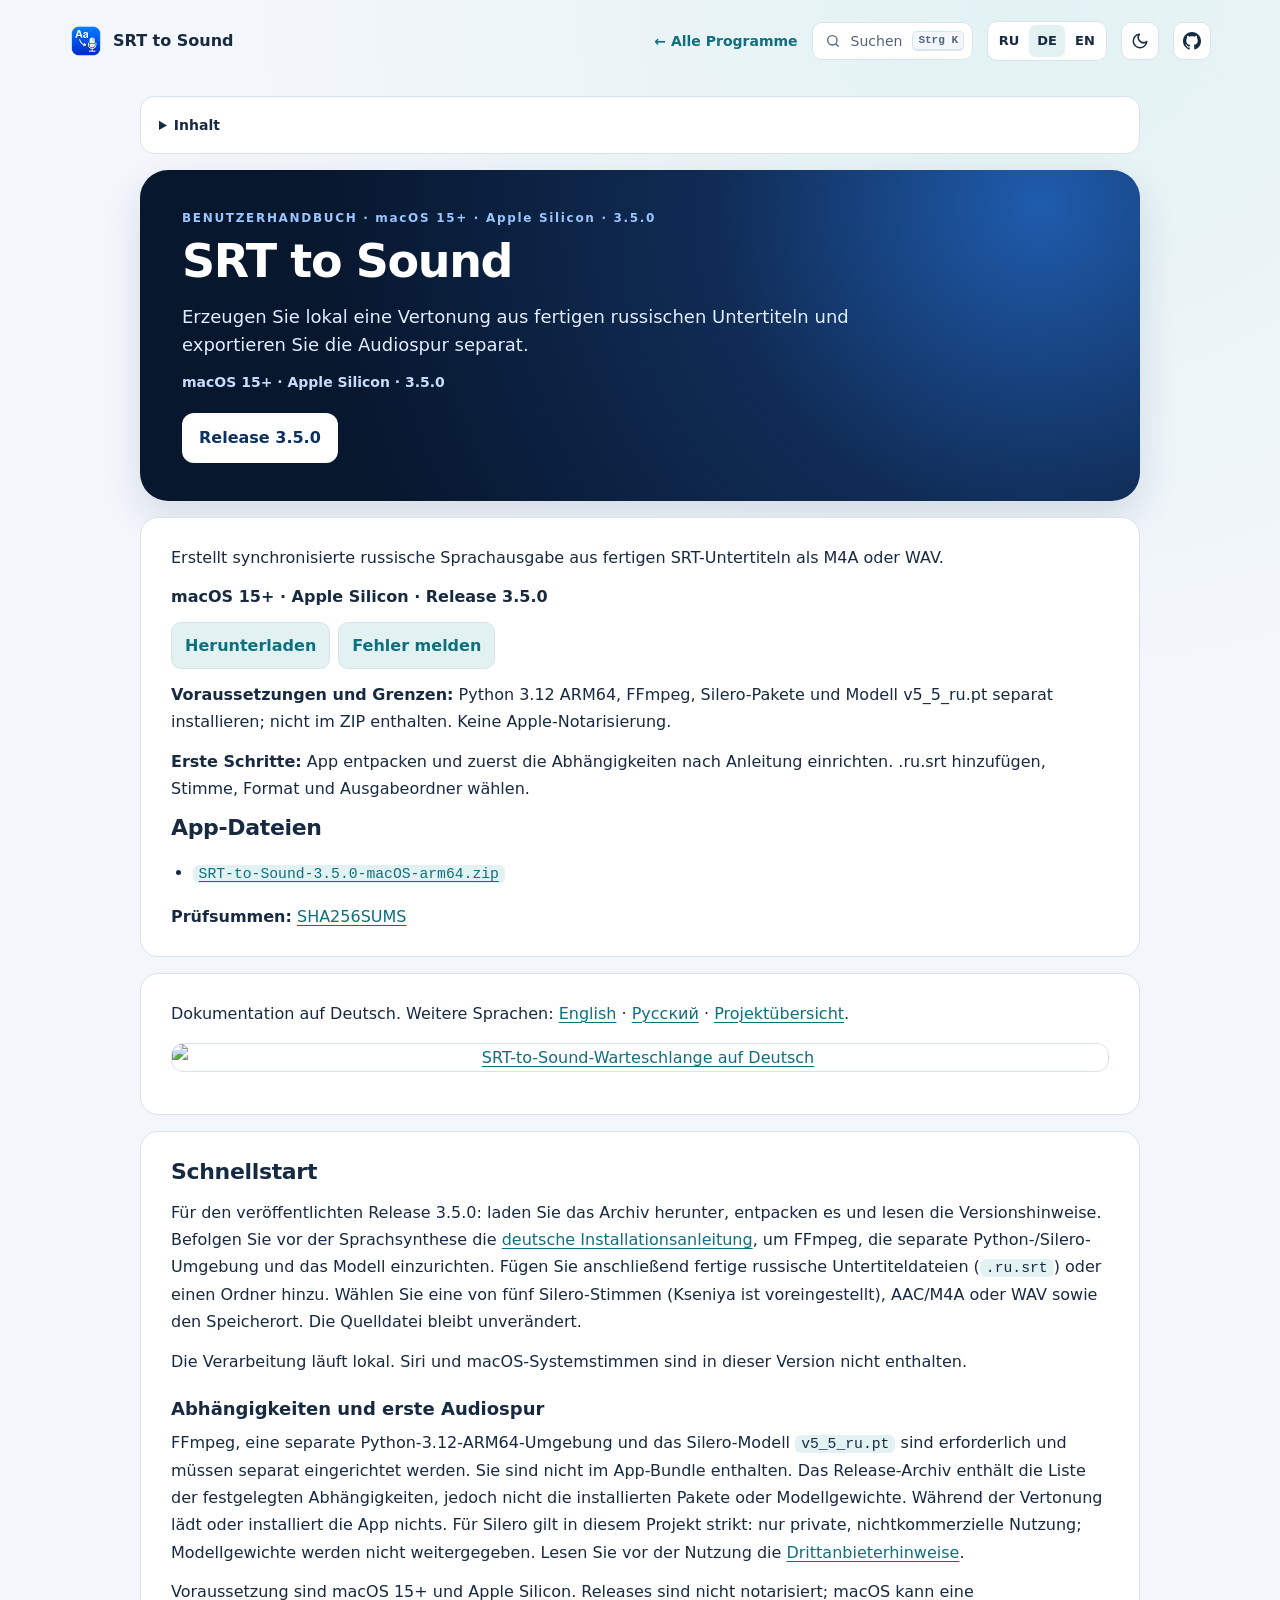
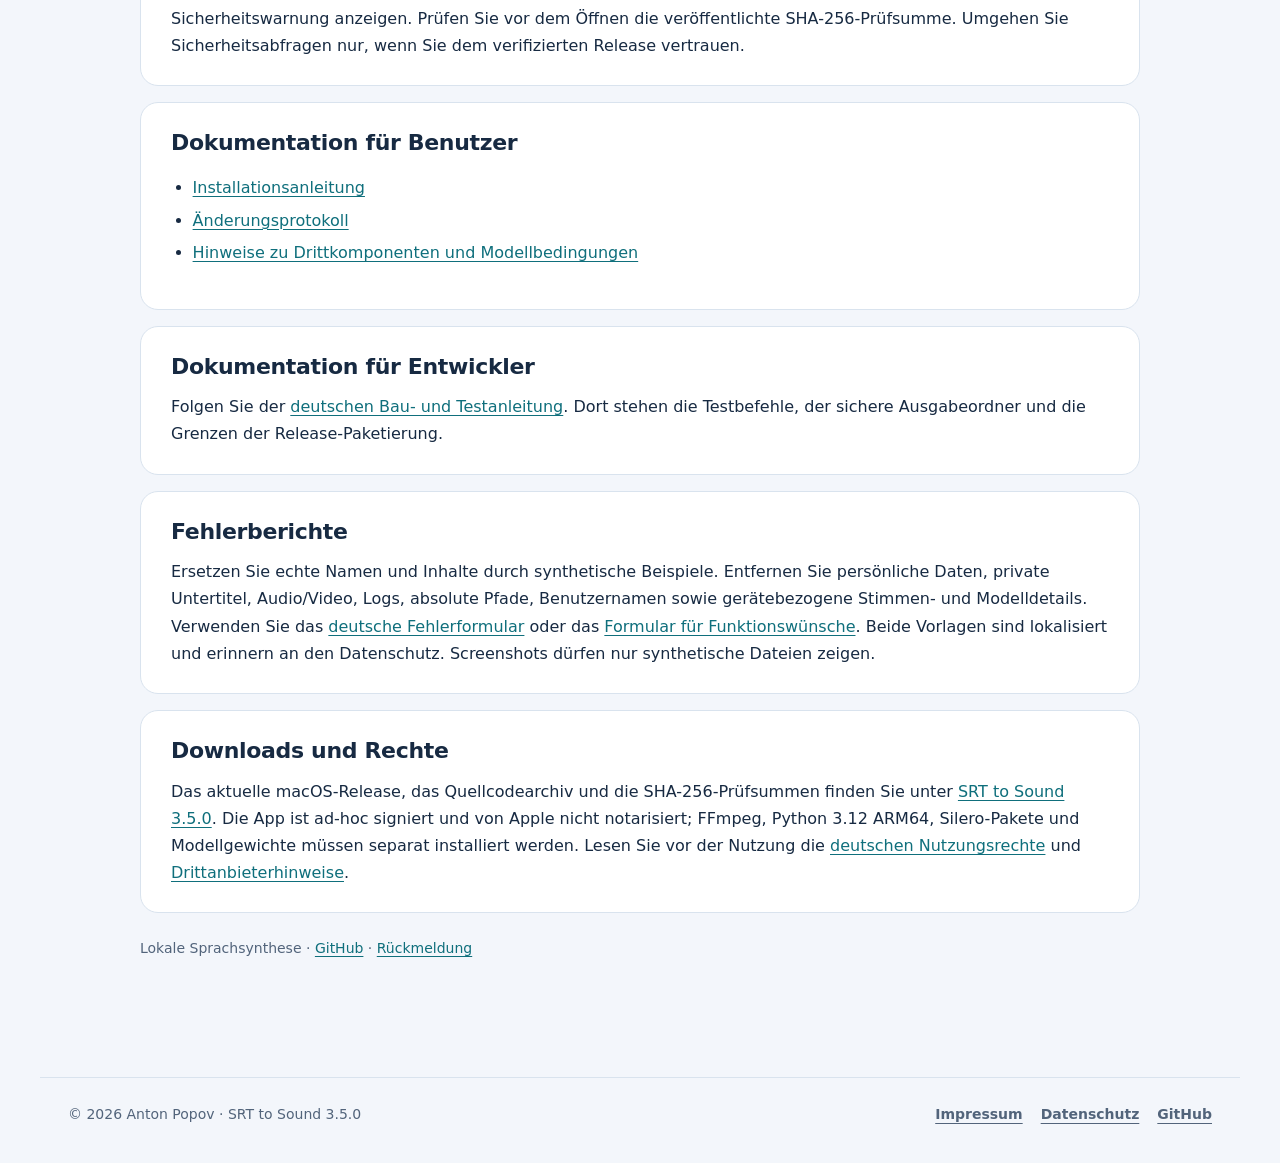
==== Guide-de.html @ 1a02f96b "Polish project site and documentation - German root pages (index.html, README.md), English and Russi" ====
<!doctype html><html lang="de"><head><meta charset="utf-8"><meta name="viewport" content="width=device-width,initial-scale=1"><meta name="theme-color" content="#071a35"><meta name="description" content="Erzeugen Sie lokal eine Vertonung aus fertigen russischen Untertiteln und exportieren Sie die Audiospur separat."><title>SRT to Sound — BENUTZERHANDBUCH</title><style>:root{--ink:#14253d;--muted:#607087;--line:#dbe4f0;--blue:#1677ff;--panel:#fff;--canvas:#f3f6fb}
*{box-sizing:border-box}body{margin:0;background:var(--canvas);color:var(--ink);font:16px/1.72 -apple-system,BlinkMacSystemFont,"Segoe UI",sans-serif}a{color:#075dd1;text-decoration-thickness:1px;text-underline-offset:3px}a:hover{color:#003c91}.shell{width:min(100% - 36px,1000px);margin:0 auto;padding:24px 0 56px}.top{display:flex;align-items:center;justify-content:space-between;gap:18px;margin-bottom:20px}.brand{display:flex;align-items:center;gap:10px;color:var(--ink);font-weight:750;text-decoration:none}.brand-mark{display:grid;width:38px;height:38px;place-items:center;border-radius:12px;background:#e6f0ff;color:#075dd1;font-size:18px;font-weight:800}.brand img{width:38px;height:38px;object-fit:contain}nav{display:flex;gap:8px;flex-wrap:wrap}nav a{padding:7px 12px;border:1px solid var(--line);border-radius:999px;background:#fff;color:#34445b;text-decoration:none;font-size:14px;font-weight:650}nav a[aria-current=page]{background:#e6f0ff;border-color:#b8d3ff;color:#075dd1}.hero{display:grid;grid-template-columns:1fr 104px;gap:24px;align-items:center;padding:38px 42px;border-radius:28px;background:radial-gradient(circle at 90% 10%,#1f5cad 0,#102c55 34%,#07172e 76%);color:#fff;box-shadow:0 16px 38px #0b2b551f}.kicker{margin:0 0 8px;color:#9bc5ff;font-size:12px;letter-spacing:.14em;font-weight:750}.meta{margin:12px 0 0;color:#c7dcfa;font-size:14px;font-weight:650}h1{margin:0;font-size:clamp(30px,5vw,46px);line-height:1.12;letter-spacing:-.03em}.lead{max-width:720px;margin:15px 0 0;color:#e2edff;font-size:18px;line-height:1.55}.brand-mark-large{display:grid;width:92px;height:92px;place-items:center;border:1px solid #ffffff42;border-radius:24px;background:#ffffff12;color:#fff;font-size:38px;font-weight:800}.button{display:inline-block;margin-top:19px;padding:10px 16px;border:1px solid #ffffff5c;border-radius:12px;background:#fff;color:#0c315e;font-weight:700;text-decoration:none}.overview,.topic{margin:16px 0;padding:26px 30px;background:var(--panel);border:1px solid var(--line);border-radius:18px;box-shadow:0 5px 16px #0b2b5507}.overview p:first-child{margin-top:0}.overview img{display:block;max-width:100%;height:auto;margin:16px auto;border:1px solid var(--line);border-radius:12px}.overview table,.topic table{display:block;max-width:100%;overflow-x:auto;border-collapse:collapse}.overview th,.overview td,.topic th,.topic td{padding:8px 10px;border:1px solid var(--line);text-align:left}.topic h2{margin:0 0 12px;font-size:22px;line-height:1.3;letter-spacing:-.015em}.topic h3{margin:22px 0 8px;font-size:18px;line-height:1.35}.topic p{margin:0 0 12px}.topic p:last-child{margin-bottom:0}.topic ul,.topic ol{padding-left:1.35em}.topic li{margin:.35em 0}.topic th{background:#eef4fc}.topic pre{max-width:100%;overflow:auto;padding:16px;border-radius:12px;background:#0b1b31;color:#e5efff}.topic code{padding:.12em .35em;border-radius:5px;background:#edf2f8}.topic pre code{padding:0;background:transparent;color:inherit}.topic blockquote{margin:12px 0;padding:4px 16px;border-left:3px solid #8bbaff;color:var(--muted)}footer{margin-top:24px;padding:20px 10px;color:var(--muted);text-align:center;font-size:14px}@media(max-width:620px){.shell{width:min(100% - 22px,1000px);padding-top:12px}.top{align-items:flex-start;flex-direction:column}.hero{grid-template-columns:1fr 66px;padding:26px 22px;border-radius:20px;gap:12px}.brand-mark-large{width:66px;height:66px;font-size:28px;border-radius:18px}.lead{font-size:16px}.overview,.topic{padding:21px 19px}}@media print{body{background:#fff}.shell{width:100%;padding:0}.top nav,.button{break-inside:avoid}.hero,.topic,.overview{box-shadow:none}.topic{break-inside:avoid}}
/* Use the application's real artwork in the guide header. */
.brand-mark{display:grid;flex:none;width:38px;height:38px;place-items:center;overflow:hidden;border-radius:10px;background:#ffffff18}
.brand-mark img{display:block;width:100%;height:100%;padding:2px;object-fit:contain}
.brand-mark-large{display:grid;box-sizing:border-box;width:104px;height:104px;padding:8px;place-items:center;overflow:hidden;border:1px solid #ffffff48;border-radius:24px;background:#ffffff12;font-size:0}
.brand-mark-large img{display:block;width:100%;height:100%;object-fit:contain}
@media(max-width:620px){.brand-mark-large{width:66px;height:66px;padding:5px;border-radius:18px}}


/* Let the app artwork stand on its own without an extra tile. */
.brand-mark,
.brand-mark-large,
.brand-mark-large.preview-art {
  padding: 0;
  border: 0;
  border-radius: 0;
  background: transparent;
  box-shadow: none;
}
.brand-mark img,
.brand-mark-large img,
.brand-mark-large.preview-art img {
  padding: 0;
  border: 0;
  border-radius: 0;
  background: transparent;
  box-shadow: none;
}
.release-summary code{overflow-wrap:anywhere}.release-actions{display:flex;gap:8px;flex-wrap:wrap}.release-link{display:inline-block;padding:9px 13px;border:1px solid #bdd1ed;border-radius:10px;background:#edf4ff;color:#0753ad;font-weight:650;text-decoration:none}.release-link:focus-visible{outline:3px solid #1677ff;outline-offset:3px}
</style><!-- ppk-head:start --><meta name="color-scheme" content="light dark"><link rel="icon" href="presentation-icon.png"><script src="assets/kit/kit-theme.js"></script><link rel="stylesheet" href="assets/kit/kit.css?v=2026.11.05-1"><script src="assets/kit/programs.js?v=2026.11.05-1" defer></script><script src="assets/kit/kit.js?v=2026.11.05-1" defer></script><link rel="stylesheet" href="guide-kit.css?v=2026.11.05-1"><!-- ppk-head:end --></head><body class="ppk-page ppk-prose">
<!-- ppk-nav:start --><a class="ppk-skip" href="#main-content">Zum Inhalt</a>
<div class="ppk-nav-wrap" id="ppk-nav-wrap">
  <nav class="ppk-nav" aria-label="Hauptnavigation">
    <a class="ppk-brand" href="index.html"><img src="presentation-icon.png" alt="" width="34" height="34"><span>SRT to Sound</span></a>
    <span class="ppk-spacer"></span>
    <a class="ppk-back" href="https://popovantondev.github.io/popovantondev/index.html">← Alle Programme</a>
    <button class="ppk-search-btn" type="button" data-ppk-open-search aria-label="Programme durchsuchen"><span>Suchen</span><kbd>Strg K</kbd></button>
    <div class="ppk-langs"><a href="Guide-ru.html" lang="ru" hreflang="ru">RU</a><a href="Guide-de.html" lang="de" hreflang="de" aria-current="page">DE</a><a href="Guide-en.html" lang="en" hreflang="en">EN</a></div>
    <button class="ppk-icon-btn ppk-theme-btn" type="button" data-ppk-theme aria-label="Farbschema wechseln"></button>
    <a class="ppk-icon-btn ppk-gh-btn" href="https://github.com/popovantondev/SRTtoSound" aria-label="GitHub"></a>
  </nav>
</div><!-- ppk-nav:end -->
<div class="shell"><aside class="guide-tools"><details><summary>Inhalt</summary><ol><li><a href="#schnellstart">Schnellstart</a></li><li><a href="#dokumentation-fur-benutzer">Dokumentation für Benutzer</a></li><li><a href="#dokumentation-fur-entwickler">Dokumentation für Entwickler</a></li><li><a href="#fehlerberichte">Fehlerberichte</a></li><li><a href="#downloads-und-rechte">Downloads und Rechte</a></li></ol></details></aside>
<main id="main-content"><section class="hero"><div><p class="kicker">BENUTZERHANDBUCH &#183; macOS 15+ &#183; Apple Silicon &#183; 3.5.0</p><h1>SRT to Sound</h1><p class="lead">Erzeugen Sie lokal eine Vertonung aus fertigen russischen Untertiteln und exportieren Sie die Audiospur separat.</p><p class="meta">macOS 15+ &#183; Apple Silicon &#183; 3.5.0</p><a class="button" href="https://github.com/popovantondev/SRTtoSound/releases/tag/v3.5.0">Release 3.5.0</a></div><div class="brand-mark-large"><a class="guide-full-image" href="https://raw.githubusercontent.com/popovantondev/SRTtoSound/main/docs/screenshots/app-icon-512.png" aria-label="Vollständiges Bild öffnen"><img src="https://raw.githubusercontent.com/popovantondev/SRTtoSound/main/docs/screenshots/app-icon-512.png" alt=""></a></div></section>
<!-- public-release:start -->
<section class="topic release-summary" aria-label="Erste Schritte">
<p>Erstellt synchronisierte russische Sprachausgabe aus fertigen SRT-Untertiteln als M4A oder WAV.</p>
<p><strong>macOS 15+ · Apple Silicon · Release 3.5.0</strong></p>
<p class="release-actions"><a class="release-link" href="https://github.com/popovantondev/SRTtoSound/releases/tag/v3.5.0">Herunterladen</a> <a class="release-link" href="https://github.com/popovantondev/SRTtoSound/issues/new/choose">Fehler melden</a></p>
<p><strong>Voraussetzungen und Grenzen:</strong> Python 3.12 ARM64, FFmpeg, Silero-Pakete und Modell v5_5_ru.pt separat installieren; nicht im ZIP enthalten. Keine Apple-Notarisierung.</p>
<p><strong>Erste Schritte:</strong> App entpacken und zuerst die Abhängigkeiten nach Anleitung einrichten. .ru.srt hinzufügen, Stimme, Format und Ausgabeordner wählen.</p>
<h2>App-Dateien</h2>
<ul>
<li><a href="https://github.com/popovantondev/SRTtoSound/releases/download/v3.5.0/SRT-to-Sound-3.5.0-macOS-arm64.zip"><code>SRT-to-Sound-3.5.0-macOS-arm64.zip</code></a></li>
</ul>
<p><strong>Prüfsummen:</strong> <a href="https://github.com/popovantondev/SRTtoSound/releases/download/v3.5.0/SHA256SUMS">SHA256SUMS</a></p>
</section>
<!-- public-release:end -->
<section class="overview">
<p>Dokumentation auf Deutsch. Weitere Sprachen: <a href="Guide-en.html">English</a> · <a href="Guide-ru.html">Русский</a> · <a href="https://github.com/popovantondev/SRTtoSound/blob/main/README.md">Projektübersicht</a>.</p>
<p><a class="guide-full-image" href="https://raw.githubusercontent.com/popovantondev/SRTtoSound/main/docs/screenshots/interface-de-dark.png" aria-label="Vollständiges Bild öffnen"><img src="https://raw.githubusercontent.com/popovantondev/SRTtoSound/main/docs/screenshots/interface-de-dark.png" alt="SRT-to-Sound-Warteschlange auf Deutsch" /></a></p>
</section><section class="topic"><h2 id="schnellstart">Schnellstart</h2>
<p>Für den veröffentlichten Release 3.5.0: laden Sie das Archiv herunter, entpacken es und lesen die Versionshinweise. Befolgen Sie vor der Sprachsynthese die <a href="https://github.com/popovantondev/SRTtoSound/blob/main/docs/INSTALLATION.de.md">deutsche Installationsanleitung</a>, um FFmpeg, die separate Python-/Silero-Umgebung und das Modell einzurichten. Fügen Sie anschließend fertige russische Untertiteldateien (<code>.ru.srt</code>) oder einen Ordner hinzu. Wählen Sie eine von fünf Silero-Stimmen (Kseniya ist voreingestellt), AAC/M4A oder WAV sowie den Speicherort. Die Quelldatei bleibt unverändert.</p>
<p>Die Verarbeitung läuft lokal. Siri und macOS-Systemstimmen sind in dieser Version nicht enthalten.</p>
<h3 id="abhangigkeiten-und-erste-audiospur">Abhängigkeiten und erste Audiospur</h3>
<p>FFmpeg, eine separate Python-3.12-ARM64-Umgebung und das Silero-Modell <code>v5_5_ru.pt</code> sind erforderlich und müssen separat eingerichtet werden. Sie sind nicht im App-Bundle enthalten. Das Release-Archiv enthält die Liste der festgelegten Abhängigkeiten, jedoch nicht die installierten Pakete oder Modellgewichte. Während der Vertonung lädt oder installiert die App nichts. Für Silero gilt in diesem Projekt strikt: nur private, nichtkommerzielle Nutzung; Modellgewichte werden nicht weitergegeben. Lesen Sie vor der Nutzung die <a href="https://github.com/popovantondev/SRTtoSound/blob/main/THIRD_PARTY.de.md">Drittanbieterhinweise</a>.</p>
<p>Voraussetzung sind macOS 15+ und Apple Silicon. Releases sind nicht notarisiert; macOS kann eine Sicherheitswarnung anzeigen. Prüfen Sie vor dem Öffnen die veröffentlichte SHA-256-Prüfsumme. Umgehen Sie Sicherheitsabfragen nur, wenn Sie dem verifizierten Release vertrauen.</p>
</section><section class="topic"><h2 id="dokumentation-fur-benutzer">Dokumentation für Benutzer</h2>
<ul>
<li><a href="https://github.com/popovantondev/SRTtoSound/blob/main/docs/INSTALLATION.de.md">Installationsanleitung</a></li>
<li><a href="https://github.com/popovantondev/SRTtoSound/blob/main/CHANGELOG.de.md">Änderungsprotokoll</a></li>
<li><a href="https://github.com/popovantondev/SRTtoSound/blob/main/THIRD_PARTY.de.md">Hinweise zu Drittkomponenten und Modellbedingungen</a></li>
</ul>
</section><section class="topic"><h2 id="dokumentation-fur-entwickler">Dokumentation für Entwickler</h2>
<p>Folgen Sie der <a href="https://github.com/popovantondev/SRTtoSound/blob/main/docs/BUILD.de.md">deutschen Bau- und Testanleitung</a>. Dort stehen die Testbefehle, der sichere Ausgabeordner und die Grenzen der Release-Paketierung.</p>
</section><section class="topic"><h2 id="fehlerberichte">Fehlerberichte</h2>
<p>Ersetzen Sie echte Namen und Inhalte durch synthetische Beispiele. Entfernen Sie persönliche Daten, private Untertitel, Audio/Video, Logs, absolute Pfade, Benutzernamen sowie gerätebezogene Stimmen- und Modelldetails. Verwenden Sie das <a href="https://github.com/popovantondev/SRTtoSound/issues/new/choose">deutsche Fehlerformular</a> oder das <a href="https://github.com/popovantondev/SRTtoSound/issues/new/choose">Formular für Funktionswünsche</a>. Beide Vorlagen sind lokalisiert und erinnern an den Datenschutz. Screenshots dürfen nur synthetische Dateien zeigen.</p>
</section><section class="topic"><h2 id="downloads-und-rechte">Downloads und Rechte</h2>
<p>Das aktuelle macOS-Release, das Quellcodearchiv und die SHA-256-Prüfsummen finden Sie unter <a href="https://github.com/popovantondev/SRTtoSound/releases/tag/v3.5.0">SRT to Sound 3.5.0</a>. Die App ist ad-hoc signiert und von Apple nicht notarisiert; FFmpeg, Python 3.12 ARM64, Silero-Pakete und Modellgewichte müssen separat installiert werden. Lesen Sie vor der Nutzung die <a href="https://github.com/popovantondev/SRTtoSound/blob/main/RIGHTS.de.md">deutschen Nutzungsrechte</a> und <a href="https://github.com/popovantondev/SRTtoSound/blob/main/THIRD_PARTY.de.md">Drittanbieterhinweise</a>.</p>
</section></main><div class="guide-note">Lokale Sprachsynthese · <a href="https://github.com/popovantondev/SRTtoSound">GitHub</a> · <a href="https://github.com/popovantondev/SRTtoSound/issues/new/choose">Rückmeldung</a></div></div>
<footer class="ppk-footer">
  <span>© 2026 Anton Popov · SRT to Sound 3.5.0</span>
  <nav aria-label="Rechtliches"><a href="https://popovantondev.github.io/popovantondev/impressum.html">Impressum</a><a href="https://popovantondev.github.io/popovantondev/datenschutz.html">Datenschutz</a><a href="https://github.com/popovantondev/SRTtoSound">GitHub</a></nav>
</footer>
</body></html>
---- assets/kit/kit.css ----
/* popovantondev shared kit: tokens, header, search palette, components, footer.
   Everything is prefixed ppk-. Pages set their accent in their own CSS (see demo.html).
   Kit tokens have zero specificity (:where), so any page rule overrides them regardless of load order. */

/* ---------- tokens ---------- */
:where(:root){color-scheme:light;
  --ppk-bg:#f3f6fb;--ppk-panel:#ffffff;--ppk-ink:#172a42;--ppk-muted:#52647b;--ppk-line:#d9e3ee;
  --ppk-accent:#0f6f7c;--ppk-accent-ink:#ffffff;--ppk-tint:#e2f2f3;--ppk-hero:#0c3a45;--ppk-hero-end:#1b6b78;
  --ppk-glass:rgba(255,255,255,.76);--ppk-term:#0f1b26;--ppk-term-ink:#d6e4ef;--ppk-term-ps:#7fd4dc;--ppk-term-ok:#6ee787;--ppk-term-dim:#8fa3b6;
  --ppk-ok:#15803d;--ppk-ok-bg:#dcfce7;--ppk-ok-fg:#166534;--ppk-warn-bg:#fef3c7;--ppk-warn-fg:#92400e;
  --ppk-focus:#1a5fd0;--ppk-shadow:0 22px 50px -30px rgba(22,43,72,.35);
  --ppk-radius-s:8px;--ppk-radius-m:12px;--ppk-radius-l:20px;--ppk-radius-pill:999px;
  --ppk-font:system-ui,-apple-system,"Segoe UI",sans-serif;--ppk-mono:ui-monospace,"Cascadia Code",Consolas,monospace;--ppk-shell:1200px}
:where([data-theme="dark"]){color-scheme:dark;
  --ppk-bg:#0c131b;--ppk-panel:#131d28;--ppk-ink:#e5edf5;--ppk-muted:#9badbf;--ppk-line:#233142;
  --ppk-accent:#3cc1cc;--ppk-accent-ink:#03262b;--ppk-tint:#11343a;--ppk-hero:#082a32;--ppk-hero-end:#145a65;
  --ppk-glass:rgba(19,29,40,.76);--ppk-term:#070d13;--ppk-term-ink:#d6e4ef;--ppk-term-ps:#7fd4dc;--ppk-term-ok:#6ee787;--ppk-term-dim:#8fa3b6;
  --ppk-ok:#4ade80;--ppk-ok-bg:#14532d;--ppk-ok-fg:#bbf7d0;--ppk-warn-bg:#78350f;--ppk-warn-fg:#fde68a;
  --ppk-focus:#7ab8ff;--ppk-shadow:0 22px 50px -30px rgba(0,0,0,.7)}
@media (prefers-color-scheme:dark){:where(:root:not([data-theme])){color-scheme:dark;
  --ppk-bg:#0c131b;--ppk-panel:#131d28;--ppk-ink:#e5edf5;--ppk-muted:#9badbf;--ppk-line:#233142;
  --ppk-accent:#3cc1cc;--ppk-accent-ink:#03262b;--ppk-tint:#11343a;--ppk-hero:#082a32;--ppk-hero-end:#145a65;
  --ppk-glass:rgba(19,29,40,.76);--ppk-term:#070d13;--ppk-term-ink:#d6e4ef;--ppk-term-ps:#7fd4dc;--ppk-term-ok:#6ee787;--ppk-term-dim:#8fa3b6;
  --ppk-ok:#4ade80;--ppk-ok-bg:#14532d;--ppk-ok-fg:#bbf7d0;--ppk-warn-bg:#78350f;--ppk-warn-fg:#fde68a;
  --ppk-focus:#7ab8ff;--ppk-shadow:0 22px 50px -30px rgba(0,0,0,.7)}}

/* ---------- base (only inside pages that opt in with class ppk-page on body) ---------- */
.ppk-page{margin:0;background:radial-gradient(ellipse at 80% 0,var(--ppk-tint),transparent 55%),var(--ppk-bg);background-attachment:fixed;color:var(--ppk-ink);font:16px/1.6 var(--ppk-font);transition:background-color .3s,color .3s}
.ppk-page *,.ppk-page *::before,.ppk-page *::after{box-sizing:border-box}
:where(.ppk-page a){color:var(--ppk-accent);text-underline-offset:4px}
:where(.ppk-page img){max-width:100%;height:auto}
:where(.ppk-page button){font:inherit;color:inherit}
.ppk-page :focus-visible,.ppk-overlay :focus-visible,.ppk-nav-wrap :focus-visible,.ppk-footer :focus-visible{outline:3px solid var(--ppk-focus);outline-offset:3px}
:where(.ppk-page h1),.ppk-title{font-size:clamp(34px,4.6vw,58px);line-height:1.05;letter-spacing:-.035em;margin:14px 0 18px}
:where(.ppk-page h2),.ppk-h2{font-size:clamp(22px,2.4vw,28px);line-height:1.25;letter-spacing:-.01em;margin:0 0 6px}
.ppk-page [hidden],.ppk-overlay[hidden]{display:none!important}
.ppk-shell{max-width:var(--ppk-shell);margin:0 auto;padding:0 28px}
.ppk-section{margin:56px 0;position:relative}
.ppk-sub{color:var(--ppk-muted);margin:0 0 22px}
.ppk-sr-only{position:absolute!important;width:1px;height:1px;margin:-1px;padding:0;overflow:hidden;clip:rect(0 0 0 0);white-space:nowrap;border:0}
.ppk-skip{position:absolute;left:12px;top:-60px;z-index:200;background:var(--ppk-panel);color:var(--ppk-ink);border:2px solid var(--ppk-focus);border-radius:var(--ppk-radius-m);padding:8px 14px;font-weight:700;text-decoration:none}
.ppk-skip:focus{top:12px}
html.ppk-lock{overflow:hidden}

/* ---------- icons (CSS masks, work without JS and without inline SVG) ---------- */
.ppk-search-btn::before,.ppk-gh-btn::before,.ppk-theme-btn::before,.ppk-btn-gh::before{content:"";flex:none;background:currentColor;-webkit-mask:var(--ppk-ico) center/contain no-repeat;mask:var(--ppk-ico) center/contain no-repeat}
.ppk-search-btn::before{--ppk-ico:url("data:image/svg+xml,%3Csvg xmlns='http://www.w3.org/2000/svg' viewBox='0 0 24 24' fill='none' stroke='black' stroke-width='2' stroke-linecap='round'%3E%3Ccircle cx='11' cy='11' r='7'/%3E%3Cpath d='m20 20-3.5-3.5'/%3E%3C/svg%3E");width:16px;height:16px}
.ppk-gh-btn::before,.ppk-btn-gh::before{--ppk-ico:url("data:image/svg+xml,%3Csvg xmlns='http://www.w3.org/2000/svg' viewBox='0 0 16 16'%3E%3Cpath d='M8 0C3.58 0 0 3.58 0 8c0 3.54 2.29 6.53 5.47 7.59.4.07.55-.17.55-.38 0-.19-.01-.82-.01-1.49-2.01.37-2.53-.49-2.69-.94-.09-.23-.48-.94-.82-1.13-.28-.15-.68-.52-.01-.53.63-.01 1.08.58 1.23.82.72 1.21 1.87.87 2.33.66.07-.52.28-.87.51-1.07-1.78-.2-3.64-.89-3.64-3.95 0-.87.31-1.59.82-2.15-.08-.2-.36-1.02.08-2.12 0 0 .67-.21 2.2.82.64-.18 1.32-.27 2-.27.68 0 1.36.09 2 .27 1.53-1.04 2.2-.82 2.2-.82.44 1.1.16 1.92.08 2.12.51.56.82 1.27.82 2.15 0 3.07-1.87 3.75-3.65 3.95.29.25.54.73.54 1.48 0 1.07-.01 1.93-.01 2.2 0 .21.15.46.55.38A8.013 8.013 0 0 0 16 8c0-4.42-3.58-8-8-8z'/%3E%3C/svg%3E");width:18px;height:18px}
.ppk-theme-btn::before{--ppk-ico:url("data:image/svg+xml,%3Csvg xmlns='http://www.w3.org/2000/svg' viewBox='0 0 24 24' fill='none' stroke='black' stroke-width='2' stroke-linecap='round' stroke-linejoin='round'%3E%3Cpath d='M21 12.8A9 9 0 1 1 11.2 3a7 7 0 0 0 9.8 9.8z'/%3E%3C/svg%3E");width:18px;height:18px}
:root[data-theme="dark"] .ppk-theme-btn::before{--ppk-ico:url("data:image/svg+xml,%3Csvg xmlns='http://www.w3.org/2000/svg' viewBox='0 0 24 24' fill='none' stroke='black' stroke-width='2' stroke-linecap='round'%3E%3Ccircle cx='12' cy='12' r='4.5'/%3E%3Cpath d='M12 2v2M12 20v2M4.9 4.9l1.4 1.4M17.7 17.7l1.4 1.4M2 12h2M20 12h2M4.9 19.1l1.4-1.4M17.7 6.3l1.4-1.4'/%3E%3C/svg%3E")}
@media (prefers-color-scheme:dark){:root:not([data-theme]) .ppk-theme-btn::before{--ppk-ico:url("data:image/svg+xml,%3Csvg xmlns='http://www.w3.org/2000/svg' viewBox='0 0 24 24' fill='none' stroke='black' stroke-width='2' stroke-linecap='round'%3E%3Ccircle cx='12' cy='12' r='4.5'/%3E%3Cpath d='M12 2v2M12 20v2M4.9 4.9l1.4 1.4M17.7 17.7l1.4 1.4M2 12h2M20 12h2M4.9 19.1l1.4-1.4M17.7 6.3l1.4-1.4'/%3E%3C/svg%3E")}}
.ppk-search-btn:has(svg)::before,.ppk-icon-btn:has(svg)::before,.ppk-btn-gh:has(svg)::before{display:none}

/* ---------- header: static markup, JS only improves it ---------- */
.ppk-nav-wrap{position:sticky;top:0;z-index:40;padding:10px 0 0;transition:padding .3s}
.ppk-nav-wrap.ppk-floating{padding-inline:8px}
.ppk-nav{max-width:var(--ppk-shell);margin:0 auto;display:flex;align-items:center;gap:14px;padding:10px 28px;border:1px solid transparent;border-radius:0;font:14px/1.3 var(--ppk-font);color:var(--ppk-ink);transition:max-width .35s cubic-bezier(.2,.8,.2,1),padding .35s cubic-bezier(.2,.8,.2,1),border-radius .35s,background-color .35s,box-shadow .35s}
.ppk-nav *,.ppk-nav *::before,.ppk-nav *::after{box-sizing:border-box}
.ppk-floating .ppk-nav{max-width:980px;padding:8px 10px 8px 16px;border-color:var(--ppk-line);border-radius:var(--ppk-radius-pill);background:var(--ppk-glass);-webkit-backdrop-filter:blur(14px) saturate(1.4);backdrop-filter:blur(14px) saturate(1.4);box-shadow:0 10px 30px -18px rgba(0,0,0,.35)}
.ppk-brand{display:flex;align-items:center;gap:10px;min-width:0;font-size:16px;font-weight:750;color:var(--ppk-ink);text-decoration:none;white-space:nowrap}
.ppk-brand img{width:34px;height:34px;flex:none;border-radius:9px}
.ppk-brand span{overflow:hidden;text-overflow:ellipsis}
.ppk-spacer{flex:1}
.ppk-back{display:inline-flex;align-items:center;min-height:38px;font-size:14px;font-weight:650;color:var(--ppk-accent);text-decoration:none;white-space:nowrap}
.ppk-back:hover{text-decoration:underline;text-underline-offset:4px}
.ppk-search-btn{display:none;align-items:center;gap:10px;min-height:38px;padding:6px 8px 6px 12px;border:1px solid var(--ppk-line);border-radius:10px;background:var(--ppk-panel);color:var(--ppk-muted);font:inherit;font-size:14px;cursor:pointer;transition:border-color .2s}
.ppk-search-btn:hover{border-color:var(--ppk-accent)}
html.ppk-js .ppk-search-btn{display:flex}
.ppk-search-btn kbd,.ppk-kbd{font:600 11px/1 var(--ppk-mono);border:1px solid var(--ppk-line);border-bottom-width:2px;border-radius:5px;padding:3px 5px;color:var(--ppk-muted);background:var(--ppk-bg)}
.ppk-langs{display:flex;gap:2px;padding:3px;border:1px solid var(--ppk-line);border-radius:10px;background:var(--ppk-panel)}
.ppk-langs a{display:grid;place-items:center;min-width:36px;min-height:32px;border-radius:7px;color:var(--ppk-ink);font-size:13px;font-weight:700;text-decoration:none}
.ppk-langs a:hover{background:var(--ppk-bg)}
.ppk-langs a[aria-current]{background:var(--ppk-tint);color:var(--ppk-ink)}
.ppk-icon-btn{display:grid;place-items:center;width:38px;height:38px;padding:0;border:1px solid var(--ppk-line);border-radius:10px;background:var(--ppk-panel);color:var(--ppk-ink);text-decoration:none;cursor:pointer;transition:border-color .2s}
.ppk-icon-btn:hover{border-color:var(--ppk-accent)}
.ppk-icon-btn svg{width:18px;height:18px}
html:not(.ppk-js) .ppk-theme-btn{display:none}

/* ---------- hero parts ---------- */
.ppk-hero{display:grid;grid-template-columns:minmax(0,1fr) minmax(0,1.05fr);gap:40px;align-items:center;margin:34px 0 10px}
.ppk-hero>*{min-width:0}
.ppk-pill{display:inline-flex;align-items:center;gap:8px;max-width:100%;padding:4px 12px 4px 4px;border:1px solid var(--ppk-line);border-radius:var(--ppk-radius-pill);background:var(--ppk-panel);color:var(--ppk-ink);font-size:13px;text-decoration:none;transition:border-color .2s,transform .2s}
.ppk-pill:hover{border-color:var(--ppk-accent);transform:translateY(-1px)}
.ppk-pill .ppk-new{flex:none;background:var(--ppk-accent);color:var(--ppk-accent-ink);border-radius:var(--ppk-radius-pill);padding:2px 8px;font-weight:800;font-size:11px;letter-spacing:.04em}
.ppk-pill .ppk-more{color:var(--ppk-accent);font-weight:650;white-space:nowrap}
.ppk-lead{margin:0 0 18px;color:var(--ppk-muted);font-size:19px}
.ppk-status{display:inline-block;padding:4px 10px;border-radius:var(--ppk-radius-s);background:var(--ppk-tint);color:var(--ppk-accent);font-size:14px;font-weight:700}
.ppk-actions{display:flex;flex-wrap:wrap;align-items:center;gap:10px;margin:22px 0 14px}
.ppk-btn{display:inline-flex;align-items:center;gap:10px;min-height:46px;padding:10px 16px;border:1px solid var(--ppk-line);border-radius:11px;background:var(--ppk-panel);color:var(--ppk-accent);font-size:15px;font-weight:700;text-decoration:none;cursor:pointer;transition:transform .15s,box-shadow .2s,border-color .2s}
.ppk-btn:hover{transform:translateY(-1px);box-shadow:0 8px 20px -12px rgba(0,0,0,.35);border-color:var(--ppk-accent)}
.ppk-btn-primary{background:var(--ppk-accent);border-color:var(--ppk-accent);color:var(--ppk-accent-ink)}
.ppk-btn-gh{color:var(--ppk-ink)}
.ppk-chip{display:inline-flex;align-items:center;gap:6px;padding:1px 7px;border:1px solid var(--ppk-line);border-radius:7px;background:var(--ppk-bg);color:var(--ppk-muted);font-size:12px;font-weight:600}
.ppk-dot{display:inline-block;width:9px;height:9px;border-radius:50%;background:var(--ppk-accent)}
.ppk-requirements{margin:0;padding-left:14px;border-left:3px solid var(--ppk-line);color:var(--ppk-muted);font-size:14px}
.ppk-requirements strong{display:block;color:var(--ppk-ink)}
.ppk-preview{position:relative;margin:0;overflow:hidden;border:1px solid var(--ppk-line);border-radius:22px;background:var(--ppk-panel);box-shadow:var(--ppk-shadow)}
.ppk-stage{display:grid;place-items:center;padding:18px;background:linear-gradient(145deg,var(--ppk-hero),var(--ppk-hero-end))}
.ppk-stage img{display:block;width:auto;max-height:470px;filter:drop-shadow(0 8px 18px rgba(0,0,0,.25))}
.ppk-preview figcaption{padding:12px 18px;color:var(--ppk-muted);font-size:14px}

/* ---------- bento ---------- */
.ppk-bento{display:grid;grid-template-columns:repeat(3,minmax(0,1fr));gap:16px}
.ppk-tile{position:relative;min-width:0;overflow:hidden;padding:22px;border:1px solid var(--ppk-line);border-radius:var(--ppk-radius-l);background:var(--ppk-panel)}
.ppk-tile h3{margin:0 0 4px;font-size:18px}
.ppk-tile p{margin:0 0 14px;color:var(--ppk-muted);font-size:15px}
.ppk-wide{grid-column:span 2}
.ppk-term{min-height:178px;overflow:hidden;padding:14px 16px;border-radius:14px;background:var(--ppk-term);color:var(--ppk-term-ink);font:13.5px/1.75 var(--ppk-mono)}
.ppk-term-bar{display:flex;gap:6px;margin-bottom:10px}
.ppk-term-bar i{width:10px;height:10px;border-radius:50%;background:#4a586a}
.ppk-term-out>div{overflow-wrap:anywhere}
.ppk-term .ppk-ps{color:var(--ppk-term-ps)}
.ppk-term .ppk-ok{color:var(--ppk-term-ok)}
.ppk-term .ppk-dim{color:var(--ppk-term-dim)}
.ppk-cursor{display:inline-block;width:8px;height:1.05em;background:var(--ppk-term-ink);vertical-align:-2px;animation:ppk-blink 1s steps(1) infinite}
@keyframes ppk-blink{50%{opacity:0}}
.ppk-chips{display:flex;flex-wrap:wrap;gap:8px}
.ppk-chips span{padding:6px 12px;border:1px solid var(--ppk-line);border-radius:var(--ppk-radius-pill);background:var(--ppk-bg);font-size:14px;font-weight:600;transition:transform .2s,border-color .2s}
.ppk-chips span:hover{transform:translateY(-2px);border-color:var(--ppk-accent)}
.ppk-live{display:inline-flex;align-items:center;gap:8px;color:var(--ppk-ok);font-size:15px;font-weight:700}
.ppk-live::before{content:"";width:10px;height:10px;border-radius:50%;background:var(--ppk-ok);box-shadow:0 0 0 0 rgba(22,163,74,.55);animation:ppk-pulse 2s infinite}
@keyframes ppk-pulse{70%{box-shadow:0 0 0 10px rgba(22,163,74,0)}100%{box-shadow:0 0 0 0 rgba(22,163,74,0)}}
.ppk-checks{display:grid;gap:8px;margin:0;padding:0;list-style:none;font-size:15px}
.ppk-checks li::before{content:"\2713";margin-right:8px;color:var(--ppk-ok);font-weight:800}

/* ---------- steps ---------- */
.ppk-process{padding:26px;border:1px solid var(--ppk-line);border-radius:18px;background:var(--ppk-panel)}
.ppk-flow{display:grid;grid-template-columns:repeat(3,minmax(0,1fr));gap:12px;margin:14px 0 0;padding:0;list-style:none;counter-reset:ppk-step}
.ppk-flow li{padding:14px 16px;border:1px solid var(--ppk-line);border-radius:var(--ppk-radius-m);background:var(--ppk-bg)}
.ppk-flow li::before{counter-increment:ppk-step;content:counter(ppk-step,decimal-leading-zero);display:block;color:var(--ppk-accent);font-size:14px;font-weight:700}

/* ---------- tabs and program cards ---------- */
.ppk-tabs{display:inline-flex;flex-wrap:wrap;gap:4px;padding:4px;border:1px solid var(--ppk-line);border-radius:14px;background:var(--ppk-panel)}
.ppk-tabs button{padding:8px 14px;min-height:38px;border:0;border-radius:10px;background:transparent;color:var(--ppk-muted);font-size:14px;font-weight:650;cursor:pointer;transition:background-color .2s,color .2s}
.ppk-tabs button:hover{color:var(--ppk-ink)}
.ppk-tabs button[aria-selected="true"]{background:var(--ppk-accent);color:var(--ppk-accent-ink)}
.ppk-app-grid{display:grid;grid-template-columns:repeat(auto-fill,minmax(230px,1fr));gap:12px;margin-top:16px}
.ppk-app-card{display:flex;align-items:flex-start;gap:12px;padding:14px;border:1px solid var(--ppk-line);border-radius:14px;background:var(--ppk-panel);color:var(--ppk-ink);text-decoration:none;animation:ppk-fade .35s ease both;transition:border-color .2s,transform .2s}
.ppk-app-card:hover{border-color:var(--ppk-accent);transform:translateY(-2px)}
.ppk-app-card img{flex:none;width:36px;height:36px;border-radius:9px}
.ppk-app-card b{display:block;font-size:15px}
.ppk-app-card small{display:block;color:var(--ppk-muted);font-size:13px;line-height:1.4}
@keyframes ppk-fade{from{opacity:0;transform:translateY(6px)}}

/* ---------- demo frame ---------- */
.ppk-demo{overflow:hidden;border:1px solid var(--ppk-line);border-radius:var(--ppk-radius-l);background:var(--ppk-panel);box-shadow:var(--ppk-shadow)}
.ppk-demo-head{display:flex;flex-wrap:wrap;align-items:center;gap:10px;padding:12px 16px;border-bottom:1px solid var(--ppk-line);font-weight:700}
.ppk-demo-label{margin-left:auto;padding:3px 10px;border-radius:var(--ppk-radius-pill);background:var(--ppk-warn-bg);color:var(--ppk-warn-fg);font-size:13px;font-weight:700}
.ppk-demo-body{display:grid;grid-template-columns:220px minmax(0,1fr);min-height:250px}
.ppk-demo-side{display:grid;align-content:start;gap:10px;padding:16px;border-right:1px solid var(--ppk-line);font-size:14px}
.ppk-field{padding:8px 10px;border:1px solid var(--ppk-line);border-radius:10px;background:var(--ppk-bg)}
.ppk-field small{display:block;color:var(--ppk-muted)}
.ppk-demo-main{min-width:0;padding:16px}
.ppk-rows{display:grid;gap:6px;margin:0 0 12px;padding:0;list-style:none}
.ppk-rows li{display:grid;grid-template-columns:minmax(0,1fr) auto;gap:10px;align-items:center;padding:8px 12px;border:1px solid var(--ppk-line);border-radius:10px;font-size:14px;animation:ppk-fade .3s ease both}
.ppk-rows li>:first-child{overflow-wrap:anywhere}
.ppk-badge{padding:2px 8px;border-radius:6px;background:var(--ppk-tint);color:var(--ppk-ink);font-size:12px;font-weight:700}
.ppk-badge-ok{background:var(--ppk-ok-bg);color:var(--ppk-ok-fg)}
.ppk-badge-warn{background:var(--ppk-warn-bg);color:var(--ppk-warn-fg)}
.ppk-progress{height:8px;margin:10px 0;overflow:hidden;border:1px solid var(--ppk-line);border-radius:99px;background:var(--ppk-bg)}
.ppk-progress i{display:block;width:0;height:100%;background:var(--ppk-accent);transition:width .25s linear}
.ppk-demo-empty{padding:24px 0;color:var(--ppk-muted);font-size:14px}
.ppk-demo-done{color:var(--ppk-ok);font-weight:700}

/* ---------- search palette (built by kit.js) ---------- */
.ppk-overlay{position:fixed;inset:0;z-index:100;display:grid;place-items:start center;padding:12vh 16px 16px;background:rgba(8,15,24,.55);-webkit-backdrop-filter:blur(3px);backdrop-filter:blur(3px);font:16px/1.5 var(--ppk-font);color:var(--ppk-ink)}
.ppk-overlay *,.ppk-overlay *::before,.ppk-overlay *::after{box-sizing:border-box}
.ppk-palette{width:min(620px,100%);overflow:hidden;border:1px solid var(--ppk-line);border-radius:16px;background:var(--ppk-panel);box-shadow:0 30px 80px -20px rgba(0,0,0,.5);animation:ppk-pop .18s ease}
@keyframes ppk-pop{from{opacity:0;transform:translateY(-8px) scale(.98)}}
.ppk-phead{display:flex;align-items:center;border-bottom:1px solid var(--ppk-line)}
.ppk-palette-input{flex:1;min-width:0;padding:16px 18px;border:0;background:transparent;color:var(--ppk-ink);font:inherit;font-size:17px;outline:none}
.ppk-palette-input::placeholder{color:var(--ppk-muted);opacity:1}
.ppk-phead:focus-within{box-shadow:inset 0 -2px 0 var(--ppk-focus)}
.ppk-pclose{margin-right:12px;padding:6px 8px;border:1px solid var(--ppk-line);border-radius:7px;background:var(--ppk-bg);color:var(--ppk-muted);font:600 12px/1 var(--ppk-mono);cursor:pointer}
.ppk-plist{max-height:min(420px,55vh);margin:0;padding:6px;overflow:auto;list-style:none}
.ppk-pitem{display:flex;align-items:center;gap:12px;padding:9px 10px;border-radius:10px;color:var(--ppk-ink);text-decoration:none}
.ppk-pitem[aria-selected="true"]{background:var(--ppk-tint);box-shadow:inset 3px 0 0 var(--ppk-accent)}
.ppk-pitem img,.ppk-pletter{flex:none;width:30px;height:30px;border-radius:8px}
.ppk-pletter{display:grid;place-items:center;background:var(--ppk-accent);color:var(--ppk-accent-ink);font-weight:800}
.ppk-ptext{min-width:0}
.ppk-pname{display:block;font-weight:650}
.ppk-ptext small{display:block;overflow:hidden;color:var(--ppk-muted);font-size:12px;text-overflow:ellipsis;white-space:nowrap}
.ppk-pempty{margin:0;padding:22px 18px;color:var(--ppk-muted)}
.ppk-pfoot{display:flex;gap:14px;padding:9px 14px;border-top:1px solid var(--ppk-line);color:var(--ppk-muted);font-size:12px}

/* ---------- footer ---------- */
.ppk-footer{display:flex;flex-wrap:wrap;justify-content:space-between;gap:12px 16px;max-width:var(--ppk-shell);margin:60px auto 0;padding:26px 28px 40px;border-top:1px solid var(--ppk-line);color:var(--ppk-muted);font:14px/1.5 var(--ppk-font)}
.ppk-footer nav{display:flex;flex-wrap:wrap;gap:6px 18px}
.ppk-footer a{color:var(--ppk-muted);text-decoration:underline;text-underline-offset:4px}
.ppk-footer a:hover{color:var(--ppk-ink)}

/* ---------- long text (Guide pages): opt in with class ppk-prose ---------- */
.ppk-prose{line-height:1.7}
.ppk-prose table{display:block;max-width:100%;overflow-x:auto;border-collapse:collapse}
.ppk-prose th,.ppk-prose td{padding:8px 12px;border:1px solid var(--ppk-line);text-align:left;vertical-align:top}
.ppk-prose th{background:var(--ppk-tint)}
.ppk-prose pre,.ppk-prose code{font-family:var(--ppk-mono);font-size:.92em}
.ppk-prose pre{max-width:100%;overflow-x:auto;padding:14px 16px;border-radius:var(--ppk-radius-m);background:var(--ppk-term);color:var(--ppk-term-ink)}
.ppk-prose :not(pre)>code{padding:1px 6px;border-radius:6px;background:var(--ppk-tint)}
.ppk-prose blockquote{margin:1em 0;padding:2px 16px;border-left:3px solid var(--ppk-accent);color:var(--ppk-muted)}

/* ---------- scroll reveal (hidden state only exists when JS runs) ---------- */
html.ppk-js .ppk-reveal:not(.ppk-in){opacity:0;transform:translateY(14px)}
.ppk-reveal{transition:opacity .6s ease,transform .6s ease}

/* ---------- small screens ---------- */
@media (max-width:900px){.ppk-hero{grid-template-columns:1fr}.ppk-bento{grid-template-columns:1fr 1fr}}
@media (max-width:640px){
  .ppk-shell,.ppk-footer{padding-left:16px;padding-right:16px}
  .ppk-nav{gap:8px;padding:8px 12px}
  .ppk-back{font-size:0;justify-content:center;width:38px;padding:0}
  .ppk-back::before{content:"\2190";font-size:20px}
  .ppk-search-btn span,.ppk-search-btn kbd{display:none}
  .ppk-search-btn{padding:0;width:38px;justify-content:center}
  .ppk-langs a{min-width:32px}
  .ppk-bento{grid-template-columns:1fr}
  .ppk-wide{grid-column:auto}
  .ppk-flow{grid-template-columns:1fr}
  .ppk-demo-body{grid-template-columns:1fr}
  .ppk-demo-side{border-right:0;border-bottom:1px solid var(--ppk-line)}
  .ppk-demo-label{margin-left:0}
  .ppk-pfoot{display:none}
  .ppk-overlay{padding-top:8vh}
}
@media (max-width:520px){
  .ppk-nav{flex-wrap:wrap;row-gap:6px}
  .ppk-nav::after{content:"";order:4;flex-basis:100%;height:0}
  .ppk-brand{order:1;margin-right:auto}
  .ppk-theme-btn{order:2}
  .ppk-gh-btn{order:3}
  .ppk-back{order:5}
  .ppk-search-btn{order:6;margin-left:auto}
  .ppk-langs{order:7}
  .ppk-spacer{display:none}
  .ppk-floating .ppk-nav{border-radius:26px;padding:8px 10px}
  .ppk-tile{padding:18px}
}

@media (prefers-reduced-motion:reduce){
  .ppk-nav-wrap,.ppk-nav,.ppk-pill,.ppk-btn,.ppk-chips span,.ppk-app-card,.ppk-reveal,.ppk-progress i,.ppk-page{transition:none!important}
  .ppk-palette,.ppk-app-card,.ppk-rows li,.ppk-cursor,.ppk-live::before{animation:none!important}
  html.ppk-js .ppk-reveal:not(.ppk-in){opacity:1;transform:none}
}
@media (forced-colors:active){.ppk-pitem[aria-selected="true"]{outline:2px solid Highlight}.ppk-tabs button[aria-selected="true"]{outline:2px solid Highlight}}
---- guide-kit.css ----
/* Guide pages: the shared kit supplies tokens, header and footer; this file maps the older guide palette onto them. */
:root{--ink:var(--ppk-ink);--muted:var(--ppk-muted);--line:var(--ppk-line);--blue:var(--ppk-accent);--panel:var(--ppk-panel);--canvas:var(--ppk-bg)}
body.ppk-page{overflow-wrap:anywhere}
.ppk-page .shell a{color:var(--ppk-accent)}
.ppk-page .shell a:hover{color:var(--ppk-ink)}
.ppk-page .shell a.button,.ppk-page .shell a.button:hover{color:#0c315e}
.ppk-page .shell a.release-link{border-color:var(--ppk-line);background:var(--ppk-tint);color:var(--ppk-accent)}
.ppk-page .shell a.release-link:hover{color:var(--ppk-ink)}
.ppk-page .topic th{background:var(--ppk-tint)}
.ppk-page .topic code{background:var(--ppk-tint)}
.ppk-page .topic pre code{background:none}
.ppk-page .topic blockquote{border-left-color:var(--ppk-accent)}
.ppk-page figure{border-color:var(--ppk-line);background:var(--ppk-panel)}
.ppk-page .overview,.ppk-page .topic{box-shadow:none}
.ppk-page .guide-note{margin:24px 0 0;color:var(--ppk-muted);font-size:14px}
.ppk-page .shell img{max-width:100%;height:auto}
.ppk-page .shell pre{max-width:100%;overflow:auto}
.ppk-page .shell table{display:block;max-width:100%;overflow-x:auto}
.ppk-page .shell h1,.ppk-page .shell h2,.ppk-page .shell h3,.ppk-page .shell p,.ppk-page .shell li{overflow-wrap:anywhere}
.guide-tools{box-sizing:border-box;margin:0 0 16px;padding:6px 18px;border:1px solid var(--ppk-line);border-radius:14px;background:var(--ppk-panel);color:var(--ppk-ink);font:14px/1.6 var(--ppk-font)}
.guide-tools summary{cursor:pointer;min-height:44px;display:list-item;line-height:44px;font-weight:650}
.guide-tools ol{display:grid;grid-template-columns:repeat(2,minmax(0,1fr));gap:4px 24px;margin:4px 0 12px;padding-left:22px}
.guide-tools li{min-width:0;overflow-wrap:anywhere}
.guide-full-image{display:block;max-width:100%;text-align:center}.guide-full-image img{object-fit:contain}
.ppk-page a:focus-visible,.ppk-page button:focus-visible,.ppk-page summary:focus-visible{outline:3px solid var(--ppk-focus);outline-offset:4px}
/* The guides' own `nav` rules must not restyle the kit header and footer. */
.ppk-nav-wrap .ppk-brand,.ppk-nav-wrap .ppk-back{padding:0;border:0;border-radius:0;background:none}
.ppk-nav-wrap .ppk-langs a{padding:0;border:0;background:transparent}
.ppk-nav-wrap .ppk-langs a:hover{background:var(--ppk-bg)}
.ppk-nav-wrap .ppk-langs a[aria-current]{background:var(--ppk-tint)}
.ppk-nav-wrap .ppk-nav{flex-wrap:nowrap}
.ppk-footer nav a{padding:0;border:0;border-radius:0;background:none;font-size:inherit}
@media(max-width:760px){.guide-tools ol{grid-template-columns:1fr}.ppk-page .shell{width:min(100% - 32px,1000px)}body .hero figure{display:block!important}}
@media(max-width:520px){.ppk-nav-wrap .ppk-nav{flex-wrap:wrap}}
@media(prefers-reduced-motion:reduce){html{scroll-behavior:auto!important}*,*:before,*:after{animation:none!important;transition:none!important}}
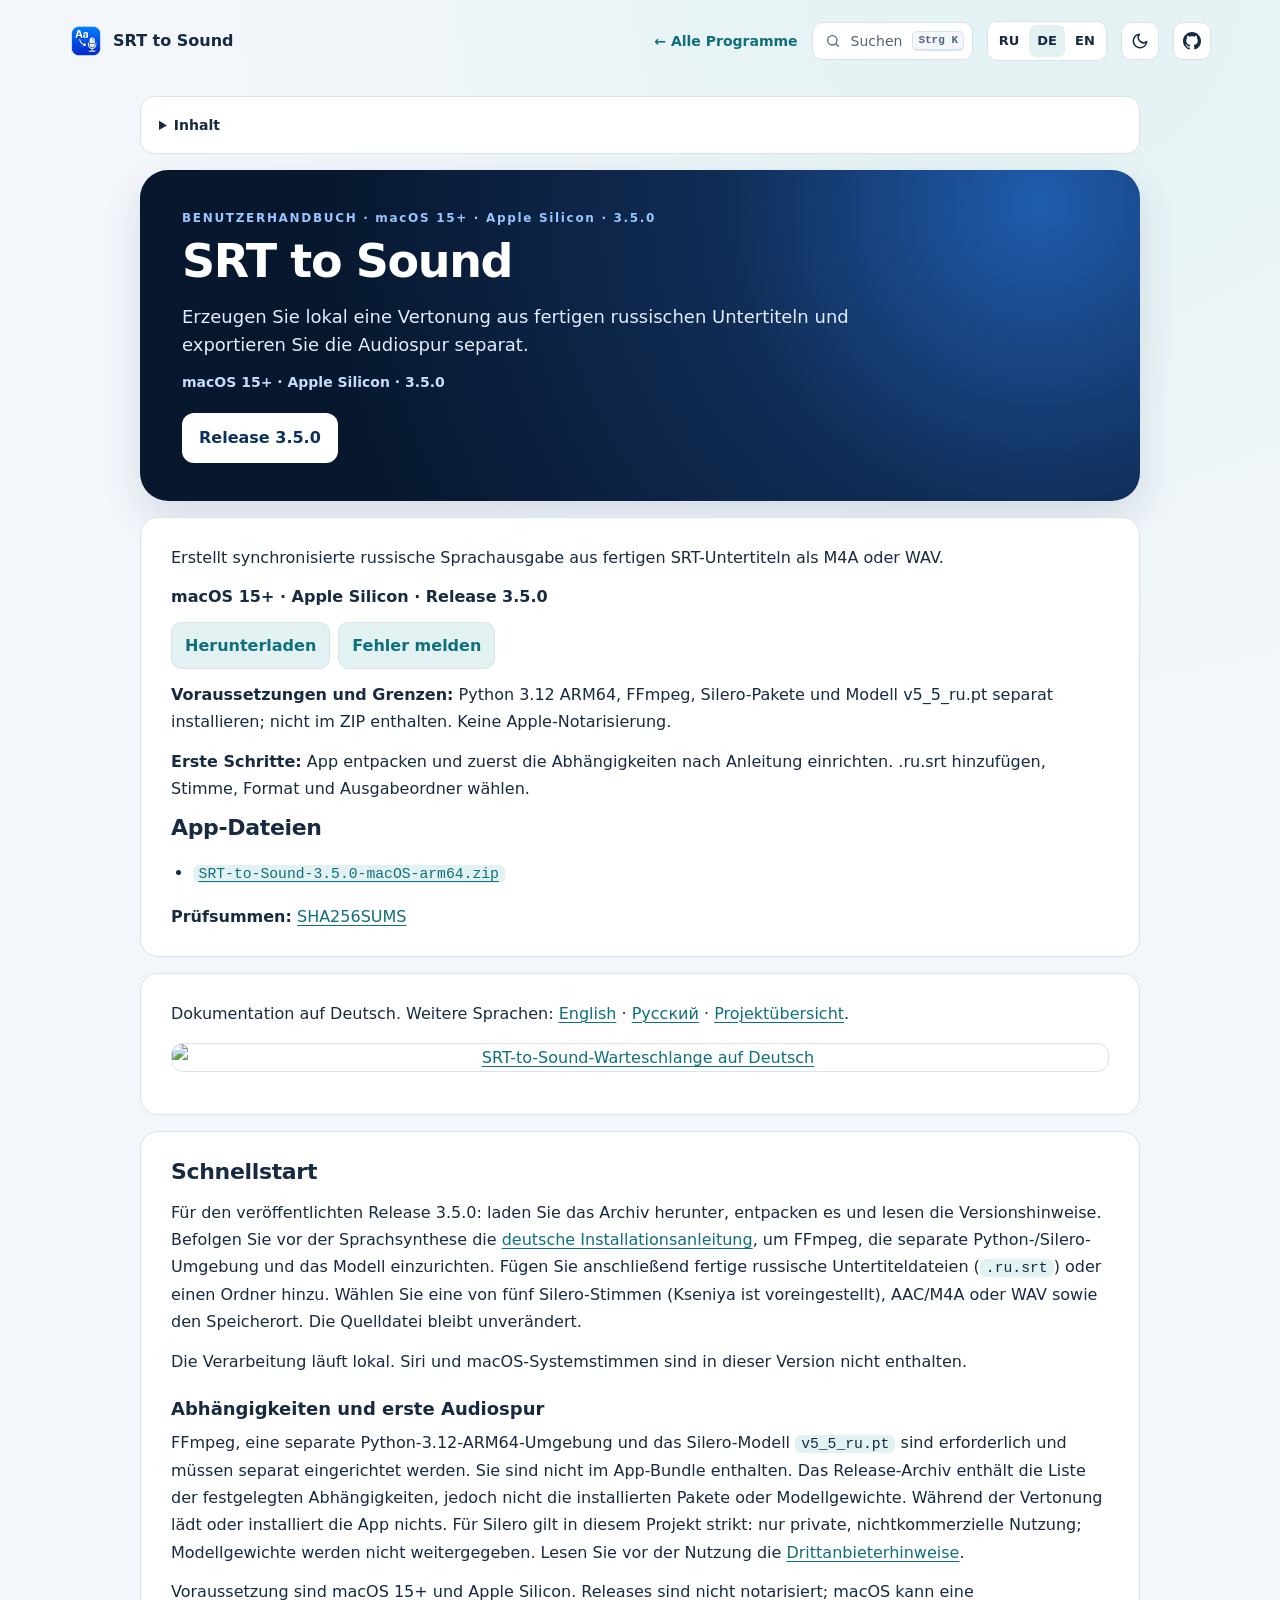
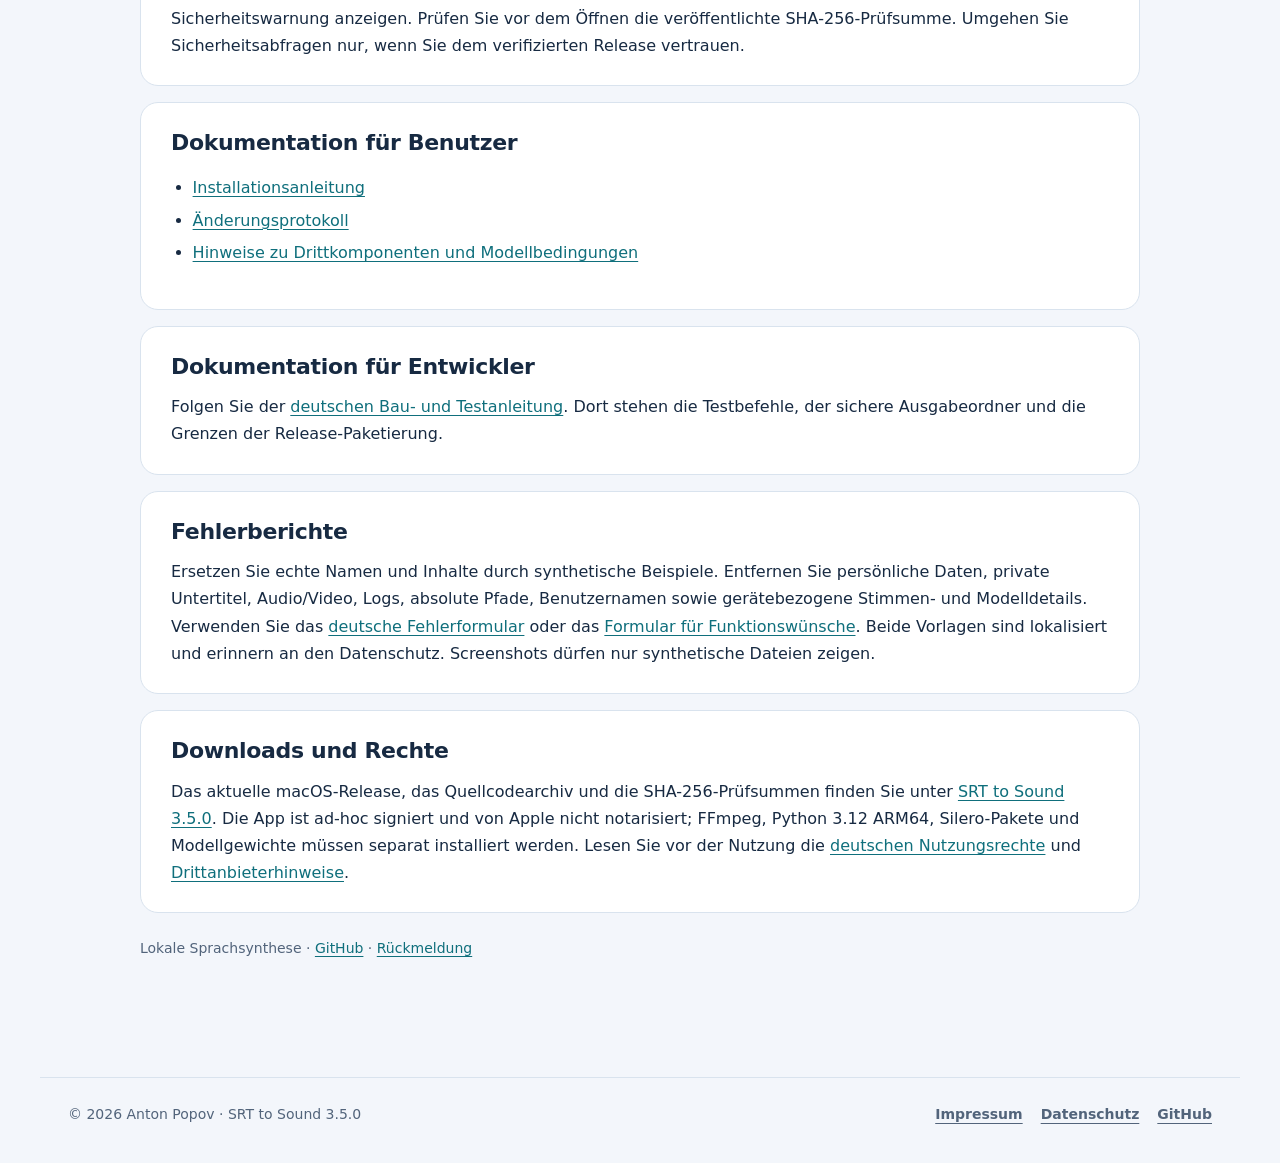
==== commit fe36127a: "kit: full brand in floating header, lighter pill transition" ====
--- a/Guide-de.html
+++ b/Guide-de.html
@@ -28,7 +28,7 @@
   box-shadow: none;
 }
 .release-summary code{overflow-wrap:anywhere}.release-actions{display:flex;gap:8px;flex-wrap:wrap}.release-link{display:inline-block;padding:9px 13px;border:1px solid #bdd1ed;border-radius:10px;background:#edf4ff;color:#0753ad;font-weight:650;text-decoration:none}.release-link:focus-visible{outline:3px solid #1677ff;outline-offset:3px}
-</style><!-- ppk-head:start --><meta name="color-scheme" content="light dark"><link rel="icon" href="presentation-icon.png"><script src="assets/kit/kit-theme.js"></script><link rel="stylesheet" href="assets/kit/kit.css?v=2026.11.05-1"><script src="assets/kit/programs.js?v=2026.11.05-1" defer></script><script src="assets/kit/kit.js?v=2026.11.05-1" defer></script><link rel="stylesheet" href="guide-kit.css?v=2026.11.05-1"><!-- ppk-head:end --></head><body class="ppk-page ppk-prose">
+</style><!-- ppk-head:start --><meta name="color-scheme" content="light dark"><link rel="icon" href="presentation-icon.png"><script src="assets/kit/kit-theme.js"></script><link rel="stylesheet" href="assets/kit/kit.css?v=2026.11.06-1"><script src="assets/kit/programs.js?v=2026.11.06-1" defer></script><script src="assets/kit/kit.js?v=2026.11.06-1" defer></script><link rel="stylesheet" href="guide-kit.css?v=2026.11.06-1"><!-- ppk-head:end --></head><body class="ppk-page ppk-prose">
 <!-- ppk-nav:start --><a class="ppk-skip" href="#main-content">Zum Inhalt</a>
 <div class="ppk-nav-wrap" id="ppk-nav-wrap">
   <nav class="ppk-nav" aria-label="Hauptnavigation">
--- a/assets/kit/kit.css
+++ b/assets/kit/kit.css
@@ -52,14 +52,17 @@
 .ppk-search-btn:has(svg)::before,.ppk-icon-btn:has(svg)::before,.ppk-btn-gh:has(svg)::before{display:none}
 
 /* ---------- header: static markup, JS only improves it ---------- */
-.ppk-nav-wrap{position:sticky;top:0;z-index:40;padding:10px 0 0;transition:padding .3s}
+.ppk-nav-wrap{position:sticky;top:0;z-index:40;padding:10px 0 0}
 .ppk-nav-wrap.ppk-floating{padding-inline:8px}
-.ppk-nav{max-width:var(--ppk-shell);margin:0 auto;display:flex;align-items:center;gap:14px;padding:10px 28px;border:1px solid transparent;border-radius:0;font:14px/1.3 var(--ppk-font);color:var(--ppk-ink);transition:max-width .35s cubic-bezier(.2,.8,.2,1),padding .35s cubic-bezier(.2,.8,.2,1),border-radius .35s,background-color .35s,box-shadow .35s}
+.ppk-nav{position:relative;isolation:isolate;max-width:var(--ppk-shell);margin:0 auto;display:flex;align-items:center;gap:14px;padding:10px 28px;border:1px solid transparent;border-radius:0;font:14px/1.3 var(--ppk-font);color:var(--ppk-ink);transition:border-color .25s,border-radius .25s}
+/* Glass pill is a separate layer: the header jump to the pill changes layout once, the glass, blur and shadow only fade in (opacity), so scrolling past the threshold stays cheap. */
+.ppk-nav::before{content:"";position:absolute;inset:-1px;z-index:-1;border-radius:inherit;background:var(--ppk-glass);-webkit-backdrop-filter:blur(14px) saturate(1.4);backdrop-filter:blur(14px) saturate(1.4);box-shadow:0 10px 30px -18px rgba(0,0,0,.35);opacity:0;pointer-events:none;transition:opacity .25s}
 .ppk-nav *,.ppk-nav *::before,.ppk-nav *::after{box-sizing:border-box}
-.ppk-floating .ppk-nav{max-width:980px;padding:8px 10px 8px 16px;border-color:var(--ppk-line);border-radius:var(--ppk-radius-pill);background:var(--ppk-glass);-webkit-backdrop-filter:blur(14px) saturate(1.4);backdrop-filter:blur(14px) saturate(1.4);box-shadow:0 10px 30px -18px rgba(0,0,0,.35)}
+.ppk-floating .ppk-nav{max-width:980px;padding:8px 10px 8px 16px;border-color:var(--ppk-line);border-radius:var(--ppk-radius-pill)}
+.ppk-floating .ppk-nav::before{opacity:1}
 .ppk-brand{display:flex;align-items:center;gap:10px;min-width:0;font-size:16px;font-weight:750;color:var(--ppk-ink);text-decoration:none;white-space:nowrap}
 .ppk-brand img{width:34px;height:34px;flex:none;border-radius:9px}
-.ppk-brand span{overflow:hidden;text-overflow:ellipsis}
+.ppk-brand span{overflow:hidden;text-overflow:ellipsis;padding:3px 4px 3px 0;margin:-3px -4px -3px 0}
 .ppk-spacer{flex:1}
 .ppk-back{display:inline-flex;align-items:center;min-height:38px;font-size:14px;font-weight:650;color:var(--ppk-accent);text-decoration:none;white-space:nowrap}
 .ppk-back:hover{text-decoration:underline;text-underline-offset:4px}
@@ -237,7 +240,7 @@
 }
 
 @media (prefers-reduced-motion:reduce){
-  .ppk-nav-wrap,.ppk-nav,.ppk-pill,.ppk-btn,.ppk-chips span,.ppk-app-card,.ppk-reveal,.ppk-progress i,.ppk-page{transition:none!important}
+  .ppk-nav-wrap,.ppk-nav,.ppk-nav::before,.ppk-pill,.ppk-btn,.ppk-chips span,.ppk-app-card,.ppk-reveal,.ppk-progress i,.ppk-page{transition:none!important}
   .ppk-palette,.ppk-app-card,.ppk-rows li,.ppk-cursor,.ppk-live::before{animation:none!important}
   html.ppk-js .ppk-reveal:not(.ppk-in){opacity:1;transform:none}
 }
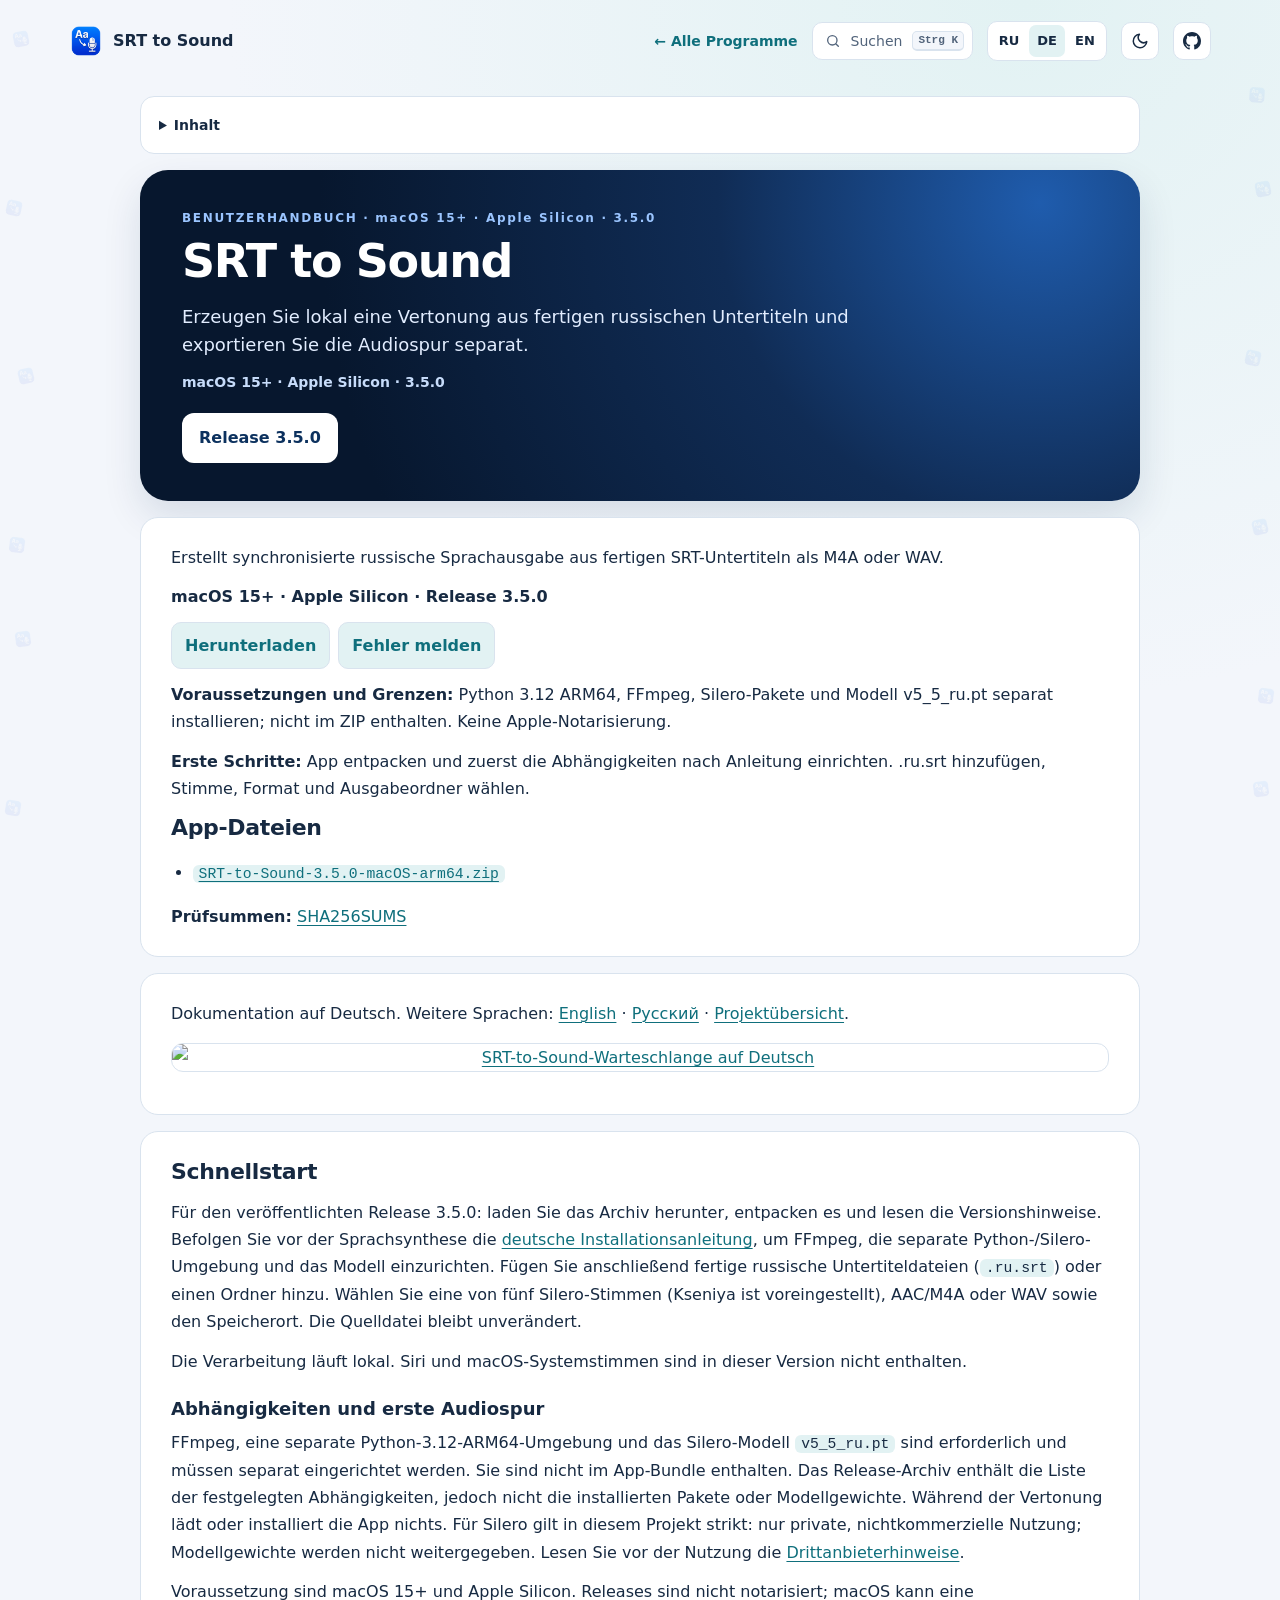
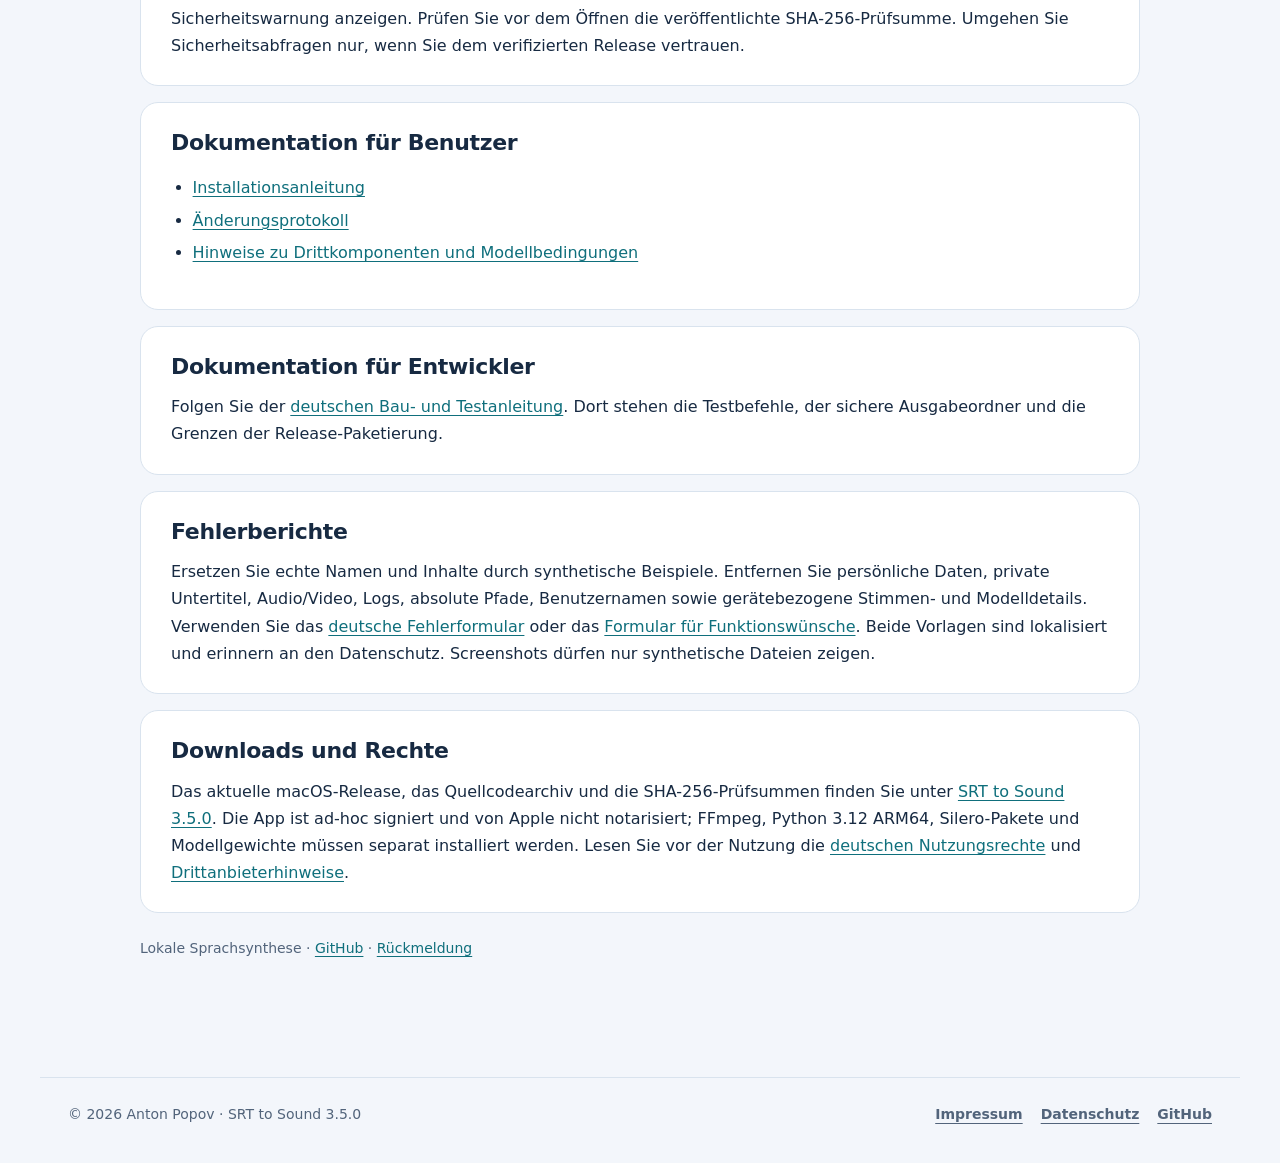
==== commit dbd4535b: "kit: quiet side decor of program icons on wide screens One fixed, aria-hidden layer in the page marg" ====
--- a/Guide-de.html
+++ b/Guide-de.html
@@ -28,7 +28,7 @@
   box-shadow: none;
 }
 .release-summary code{overflow-wrap:anywhere}.release-actions{display:flex;gap:8px;flex-wrap:wrap}.release-link{display:inline-block;padding:9px 13px;border:1px solid #bdd1ed;border-radius:10px;background:#edf4ff;color:#0753ad;font-weight:650;text-decoration:none}.release-link:focus-visible{outline:3px solid #1677ff;outline-offset:3px}
-</style><!-- ppk-head:start --><meta name="color-scheme" content="light dark"><link rel="icon" href="presentation-icon.png"><script src="assets/kit/kit-theme.js"></script><link rel="stylesheet" href="assets/kit/kit.css?v=2026.11.06-1"><script src="assets/kit/programs.js?v=2026.11.06-1" defer></script><script src="assets/kit/kit.js?v=2026.11.06-1" defer></script><link rel="stylesheet" href="guide-kit.css?v=2026.11.06-1"><!-- ppk-head:end --></head><body class="ppk-page ppk-prose">
+</style><!-- ppk-head:start --><meta name="color-scheme" content="light dark"><link rel="icon" href="presentation-icon.png"><script src="assets/kit/kit-theme.js"></script><link rel="stylesheet" href="assets/kit/kit.css?v=2026.11.06-2"><script src="assets/kit/programs.js?v=2026.11.06-2" defer></script><script src="assets/kit/kit.js?v=2026.11.06-2" defer></script><link rel="stylesheet" href="guide-kit.css?v=2026.11.06-2"><!-- ppk-head:end --></head><body class="ppk-page ppk-prose">
 <!-- ppk-nav:start --><a class="ppk-skip" href="#main-content">Zum Inhalt</a>
 <div class="ppk-nav-wrap" id="ppk-nav-wrap">
   <nav class="ppk-nav" aria-label="Hauptnavigation">
--- a/assets/kit/kit.css
+++ b/assets/kit/kit.css
@@ -245,3 +245,18 @@
   html.ppk-js .ppk-reveal:not(.ppk-in){opacity:1;transform:none}
 }
 @media (forced-colors:active){.ppk-pitem[aria-selected="true"]{outline:2px solid Highlight}.ppk-tabs button[aria-selected="true"]{outline:2px solid Highlight}}
+
+/* side decor (kit.js builds it on screens >= 1280px; nothing without JS) */
+.ppk-decor{display:none}
+@media (min-width:1280px){
+  .ppk-decor{display:block;position:fixed;inset:0;z-index:0;overflow:hidden;pointer-events:none;container-type:inline-size;opacity:0;transition:opacity 1.2s ease}
+  .ppk-decor.ppk-decor-on{opacity:1}
+  .ppk-decor-side{position:absolute;top:0;bottom:0;width:calc((100cqi - var(--ppk-decor-shell,var(--ppk-shell)))/2);animation:ppk-decor-drift 90s ease-in-out infinite alternate;will-change:transform}
+  .ppk-decor-l{left:0}
+  .ppk-decor-r{right:0;animation-direction:alternate-reverse}
+  .ppk-decor-i{--ppk-sz:clamp(18px,calc(var(--ppk-k,1) * ((100cqi - var(--ppk-decor-shell,var(--ppk-shell)))/2 - 28px)),72px);position:absolute;top:var(--ppk-y,0);left:calc(var(--ppk-x,.5) * (100% - 1.2 * var(--ppk-sz)) + .1 * var(--ppk-sz));width:var(--ppk-sz);height:var(--ppk-sz);object-fit:contain;opacity:.06;transform:rotate(var(--ppk-r,0deg));user-select:none}
+  [data-theme="dark"] .ppk-decor-i{opacity:.08}
+}
+@keyframes ppk-decor-drift{from{transform:translateY(-10px)}to{transform:translateY(10px)}}
+@media print{.ppk-decor{display:none!important}}
+@media (prefers-reduced-motion:reduce){.ppk-decor{transition:none}.ppk-decor-side{animation:none;will-change:auto}}
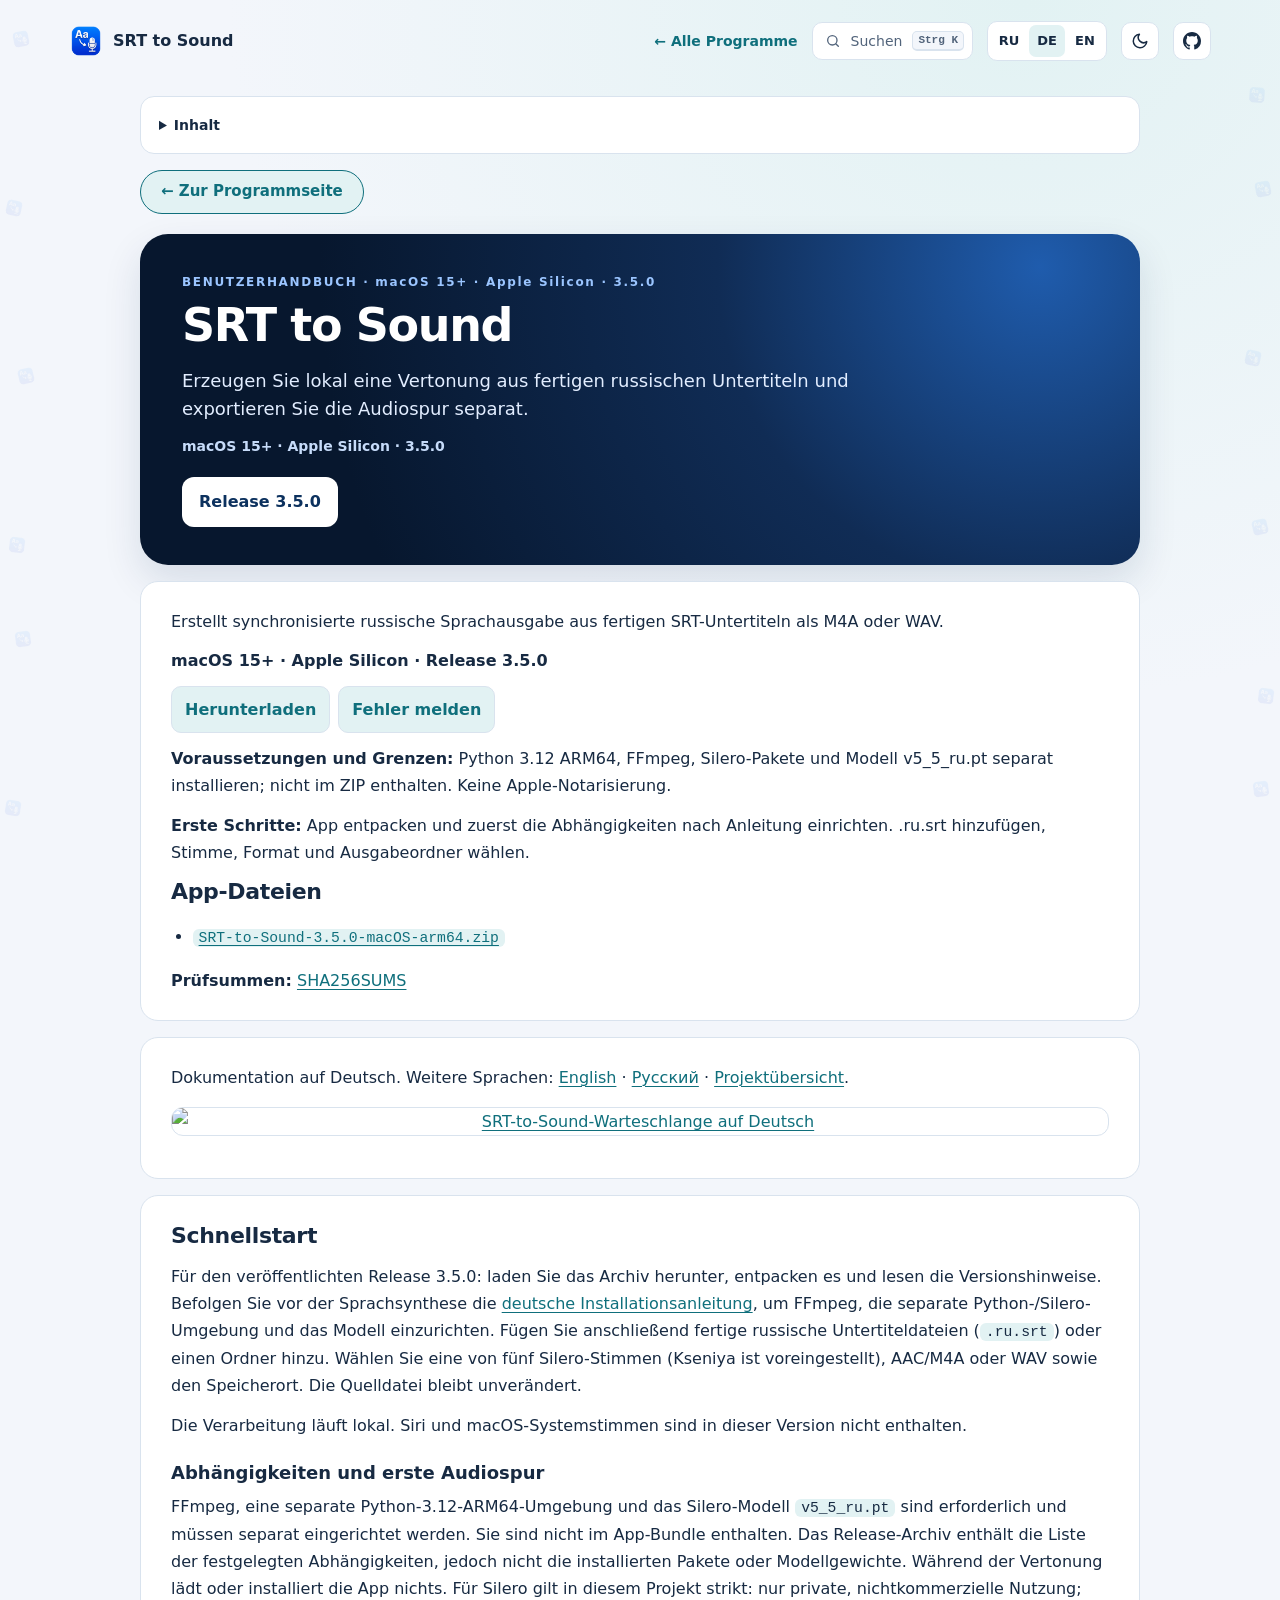
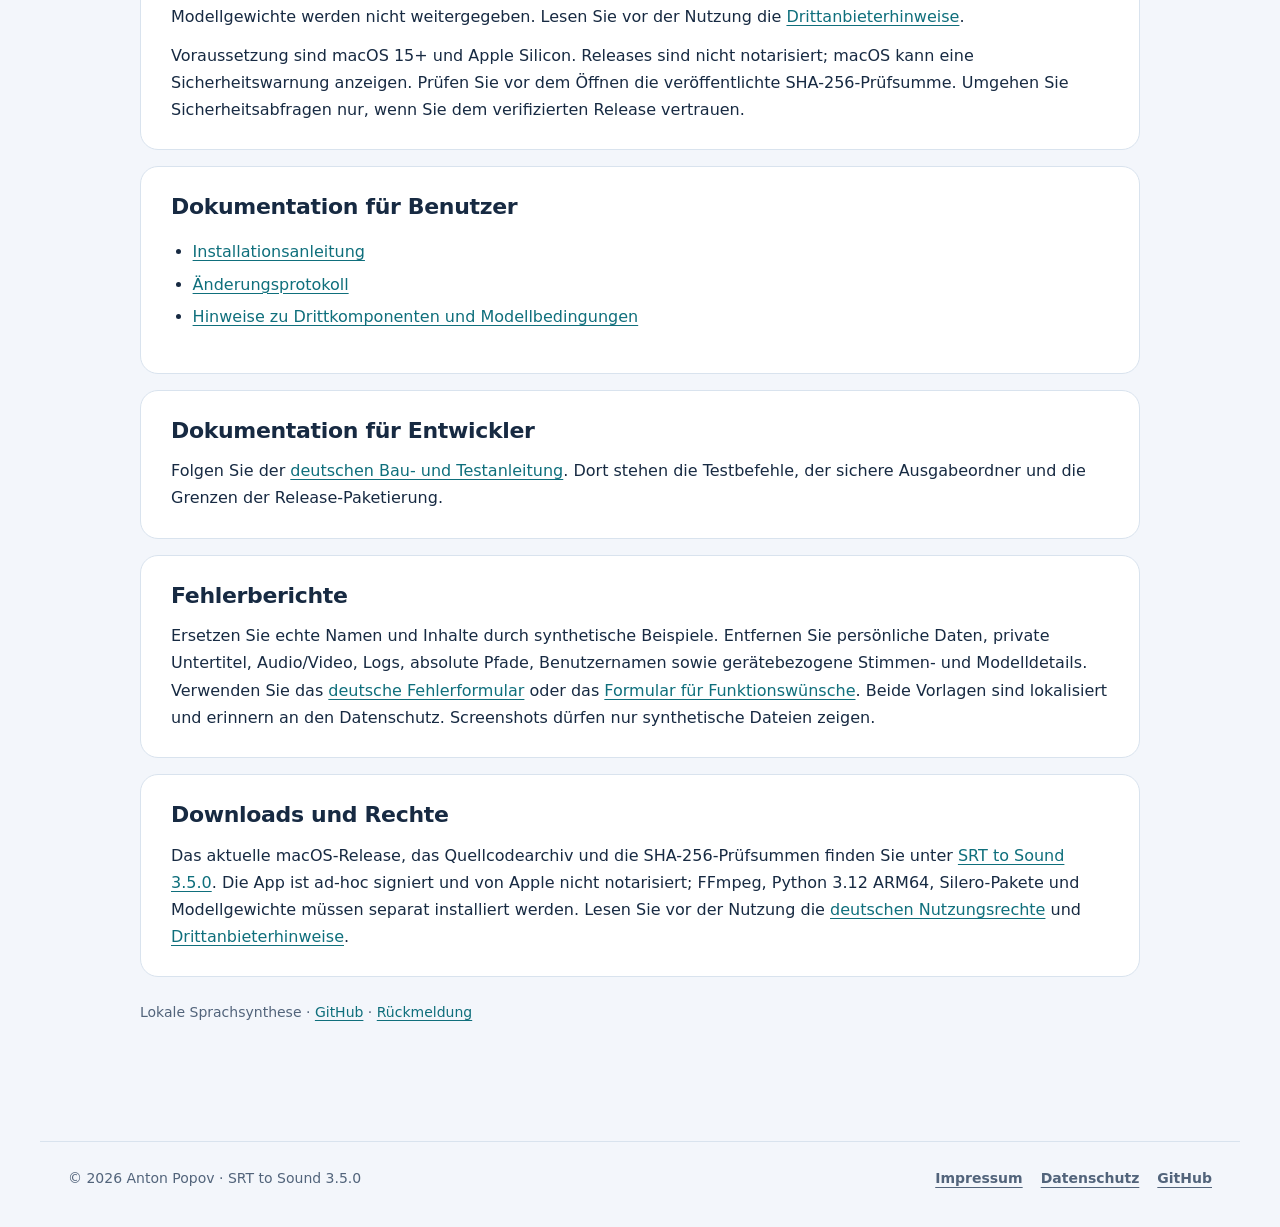
==== commit 5306161a: "guide: button back to the program page Every guide page opens with a visible link to the program's o" ====
--- a/Guide-de.html
+++ b/Guide-de.html
@@ -28,7 +28,7 @@
   box-shadow: none;
 }
 .release-summary code{overflow-wrap:anywhere}.release-actions{display:flex;gap:8px;flex-wrap:wrap}.release-link{display:inline-block;padding:9px 13px;border:1px solid #bdd1ed;border-radius:10px;background:#edf4ff;color:#0753ad;font-weight:650;text-decoration:none}.release-link:focus-visible{outline:3px solid #1677ff;outline-offset:3px}
-</style><!-- ppk-head:start --><meta name="color-scheme" content="light dark"><link rel="icon" href="presentation-icon.png"><script src="assets/kit/kit-theme.js"></script><link rel="stylesheet" href="assets/kit/kit.css?v=2026.11.06-2"><script src="assets/kit/programs.js?v=2026.11.06-2" defer></script><script src="assets/kit/kit.js?v=2026.11.06-2" defer></script><link rel="stylesheet" href="guide-kit.css?v=2026.11.06-2"><!-- ppk-head:end --></head><body class="ppk-page ppk-prose">
+</style><!-- ppk-head:start --><meta name="color-scheme" content="light dark"><link rel="icon" href="presentation-icon.png"><script src="assets/kit/kit-theme.js"></script><link rel="stylesheet" href="assets/kit/kit.css?v=2026.11.06-2"><script src="assets/kit/programs.js?v=2026.11.06-2" defer></script><script src="assets/kit/kit.js?v=2026.11.06-2" defer></script><link rel="stylesheet" href="guide-kit.css?v=2026.11.06-2-faa9ca0f"><!-- ppk-head:end --></head><body class="ppk-page ppk-prose">
 <!-- ppk-nav:start --><a class="ppk-skip" href="#main-content">Zum Inhalt</a>
 <div class="ppk-nav-wrap" id="ppk-nav-wrap">
   <nav class="ppk-nav" aria-label="Hauptnavigation">
@@ -42,7 +42,9 @@
   </nav>
 </div><!-- ppk-nav:end -->
 <div class="shell"><aside class="guide-tools"><details><summary>Inhalt</summary><ol><li><a href="#schnellstart">Schnellstart</a></li><li><a href="#dokumentation-fur-benutzer">Dokumentation für Benutzer</a></li><li><a href="#dokumentation-fur-entwickler">Dokumentation für Entwickler</a></li><li><a href="#fehlerberichte">Fehlerberichte</a></li><li><a href="#downloads-und-rechte">Downloads und Rechte</a></li></ol></details></aside>
-<main id="main-content"><section class="hero"><div><p class="kicker">BENUTZERHANDBUCH &#183; macOS 15+ &#183; Apple Silicon &#183; 3.5.0</p><h1>SRT to Sound</h1><p class="lead">Erzeugen Sie lokal eine Vertonung aus fertigen russischen Untertiteln und exportieren Sie die Audiospur separat.</p><p class="meta">macOS 15+ &#183; Apple Silicon &#183; 3.5.0</p><a class="button" href="https://github.com/popovantondev/SRTtoSound/releases/tag/v3.5.0">Release 3.5.0</a></div><div class="brand-mark-large"><a class="guide-full-image" href="https://raw.githubusercontent.com/popovantondev/SRTtoSound/main/docs/screenshots/app-icon-512.png" aria-label="Vollständiges Bild öffnen"><img src="https://raw.githubusercontent.com/popovantondev/SRTtoSound/main/docs/screenshots/app-icon-512.png" alt=""></a></div></section>
+<main id="main-content">
+<!-- ppk-guide-home:start --><p class="guide-home"><a class="guide-home-link" href="index.html">← Zur Programmseite</a></p><!-- ppk-guide-home:end -->
+<section class="hero"><div><p class="kicker">BENUTZERHANDBUCH &#183; macOS 15+ &#183; Apple Silicon &#183; 3.5.0</p><h1>SRT to Sound</h1><p class="lead">Erzeugen Sie lokal eine Vertonung aus fertigen russischen Untertiteln und exportieren Sie die Audiospur separat.</p><p class="meta">macOS 15+ &#183; Apple Silicon &#183; 3.5.0</p><a class="button" href="https://github.com/popovantondev/SRTtoSound/releases/tag/v3.5.0">Release 3.5.0</a></div><div class="brand-mark-large"><a class="guide-full-image" href="https://raw.githubusercontent.com/popovantondev/SRTtoSound/main/docs/screenshots/app-icon-512.png" aria-label="Vollständiges Bild öffnen"><img src="https://raw.githubusercontent.com/popovantondev/SRTtoSound/main/docs/screenshots/app-icon-512.png" alt=""></a></div></section>
 <!-- public-release:start -->
 <section class="topic release-summary" aria-label="Erste Schritte">
 <p>Erstellt synchronisierte russische Sprachausgabe aus fertigen SRT-Untertiteln als M4A oder WAV.</p>
--- a/guide-kit.css
+++ b/guide-kit.css
@@ -33,3 +33,6 @@
 @media(max-width:760px){.guide-tools ol{grid-template-columns:1fr}.ppk-page .shell{width:min(100% - 32px,1000px)}body .hero figure{display:block!important}}
 @media(max-width:520px){.ppk-nav-wrap .ppk-nav{flex-wrap:wrap}}
 @media(prefers-reduced-motion:reduce){html{scroll-behavior:auto!important}*,*:before,*:after{animation:none!important;transition:none!important}}
+.guide-home{margin:0 0 20px}
+body.ppk-page a.guide-home-link{display:inline-flex;align-items:center;min-height:44px;padding:10px 20px;border:1px solid var(--ppk-accent);border-radius:999px;background:var(--ppk-tint);color:var(--ppk-accent);font-size:15px;font-weight:700;line-height:1.3;text-decoration:none}
+body.ppk-page a.guide-home-link:hover{background:var(--ppk-accent);color:var(--ppk-accent-ink,#fff)}
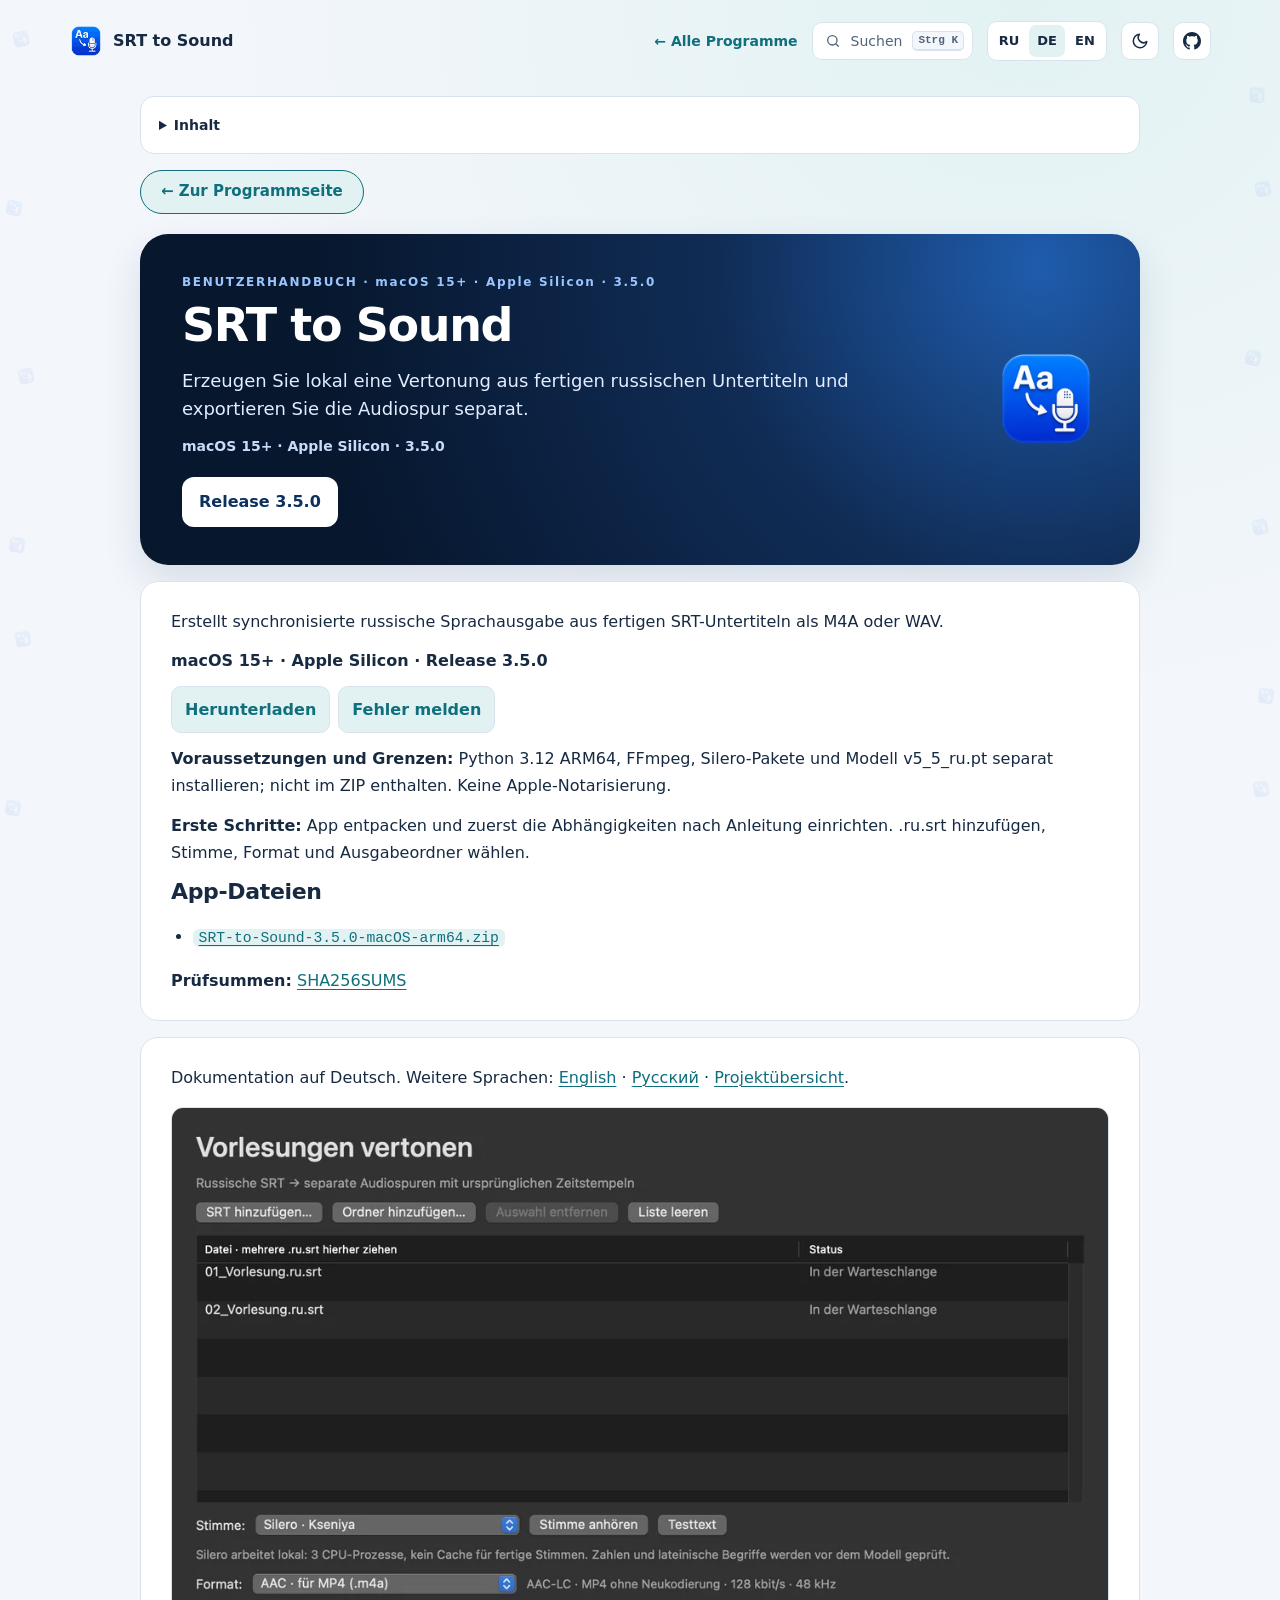
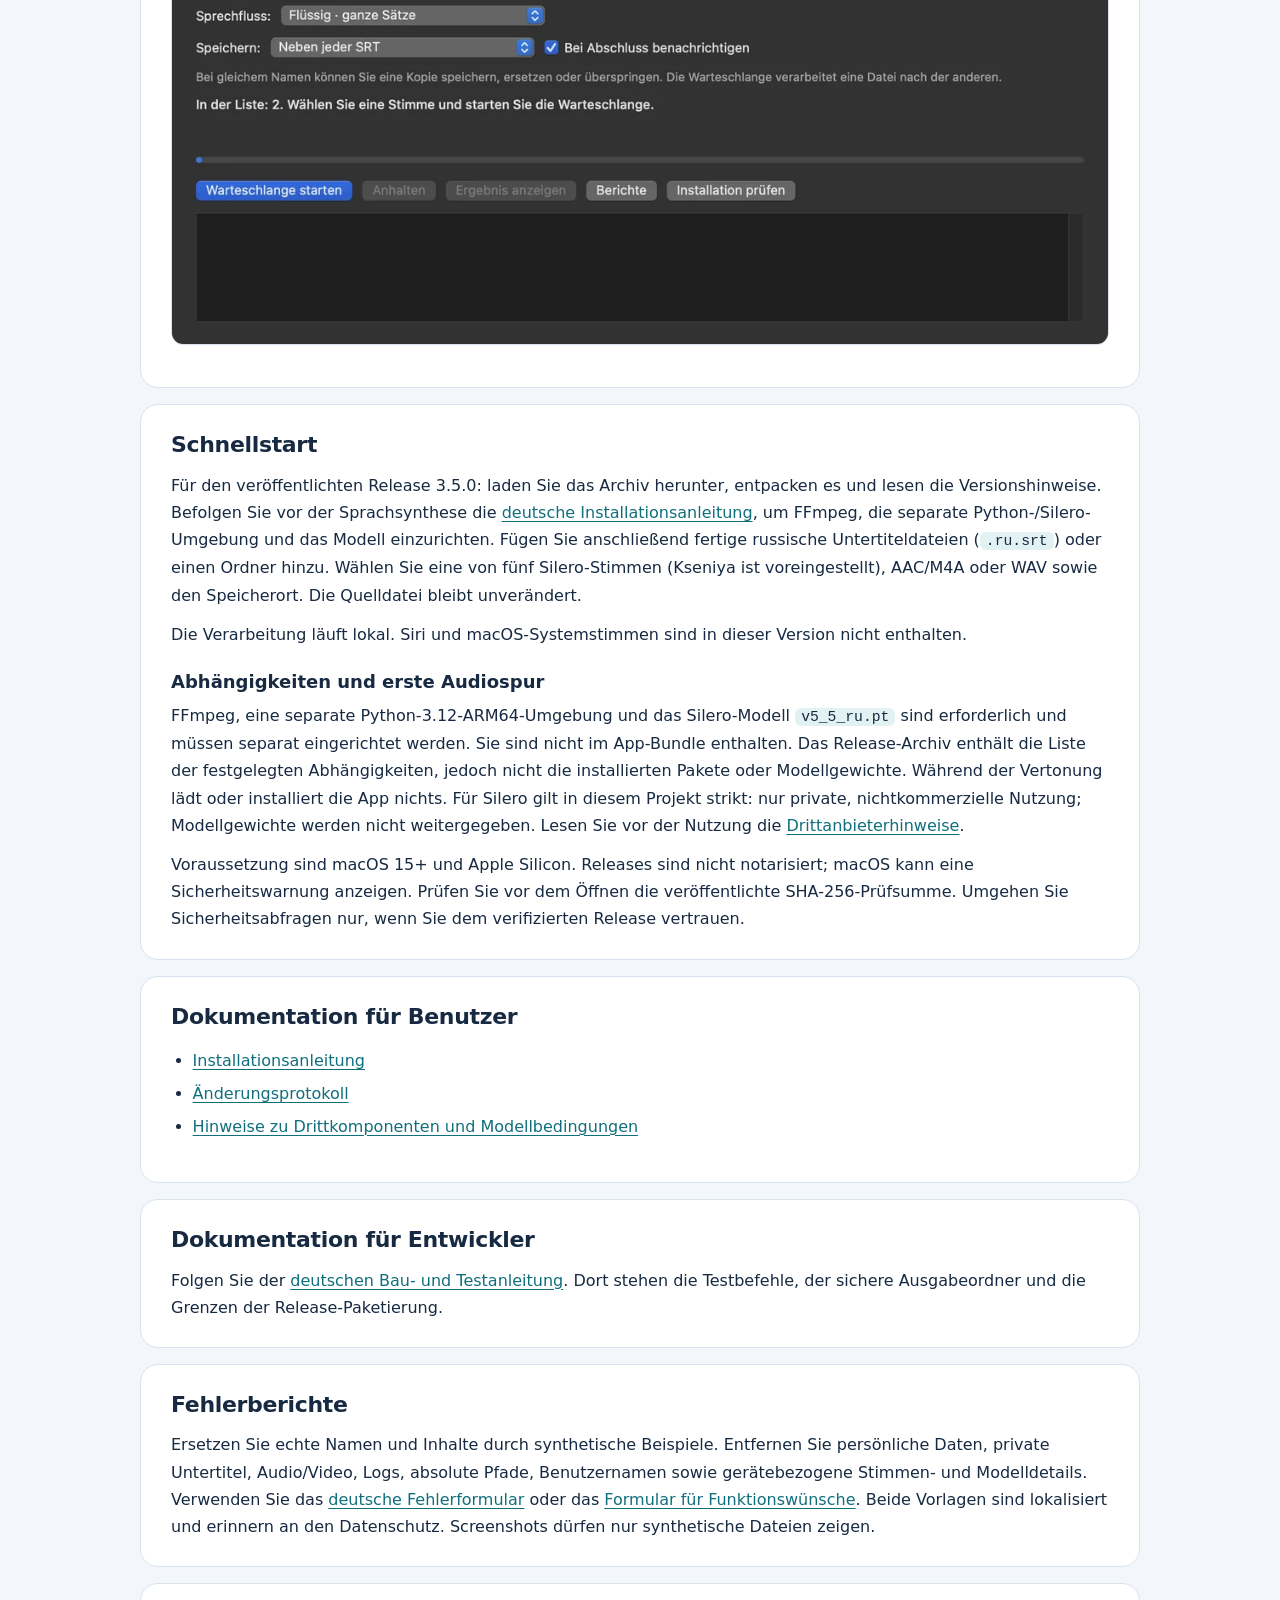
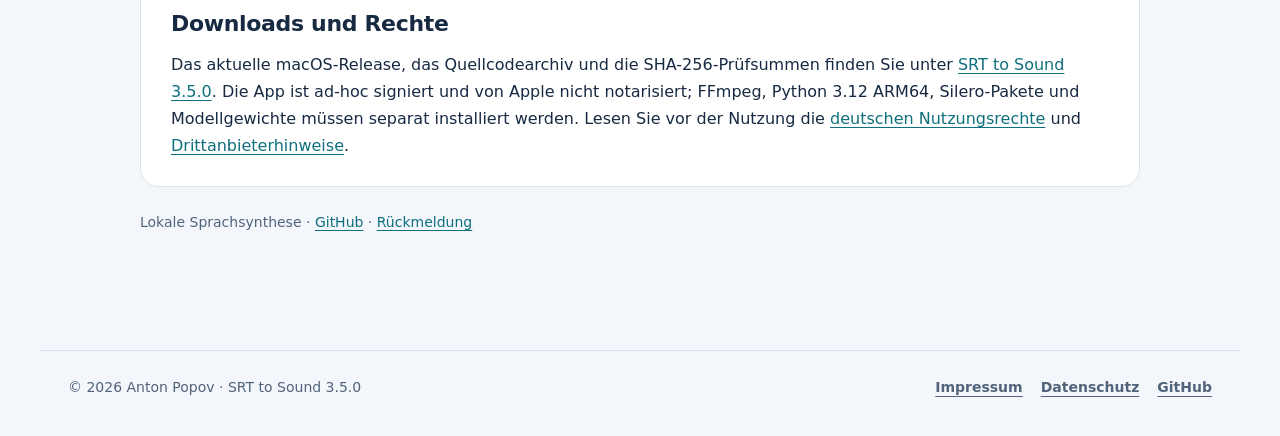
==== commit 1d79a9a3: "perf: smaller site images and icons, local guide images Screenshots get WebP copies at twice their s" ====
--- a/Guide-de.html
+++ b/Guide-de.html
@@ -44,7 +44,7 @@
 <div class="shell"><aside class="guide-tools"><details><summary>Inhalt</summary><ol><li><a href="#schnellstart">Schnellstart</a></li><li><a href="#dokumentation-fur-benutzer">Dokumentation für Benutzer</a></li><li><a href="#dokumentation-fur-entwickler">Dokumentation für Entwickler</a></li><li><a href="#fehlerberichte">Fehlerberichte</a></li><li><a href="#downloads-und-rechte">Downloads und Rechte</a></li></ol></details></aside>
 <main id="main-content">
 <!-- ppk-guide-home:start --><p class="guide-home"><a class="guide-home-link" href="index.html">← Zur Programmseite</a></p><!-- ppk-guide-home:end -->
-<section class="hero"><div><p class="kicker">BENUTZERHANDBUCH &#183; macOS 15+ &#183; Apple Silicon &#183; 3.5.0</p><h1>SRT to Sound</h1><p class="lead">Erzeugen Sie lokal eine Vertonung aus fertigen russischen Untertiteln und exportieren Sie die Audiospur separat.</p><p class="meta">macOS 15+ &#183; Apple Silicon &#183; 3.5.0</p><a class="button" href="https://github.com/popovantondev/SRTtoSound/releases/tag/v3.5.0">Release 3.5.0</a></div><div class="brand-mark-large"><a class="guide-full-image" href="https://raw.githubusercontent.com/popovantondev/SRTtoSound/main/docs/screenshots/app-icon-512.png" aria-label="Vollständiges Bild öffnen"><img src="https://raw.githubusercontent.com/popovantondev/SRTtoSound/main/docs/screenshots/app-icon-512.png" alt=""></a></div></section>
+<section class="hero"><div><p class="kicker">BENUTZERHANDBUCH &#183; macOS 15+ &#183; Apple Silicon &#183; 3.5.0</p><h1>SRT to Sound</h1><p class="lead">Erzeugen Sie lokal eine Vertonung aus fertigen russischen Untertiteln und exportieren Sie die Audiospur separat.</p><p class="meta">macOS 15+ &#183; Apple Silicon &#183; 3.5.0</p><a class="button" href="https://github.com/popovantondev/SRTtoSound/releases/tag/v3.5.0">Release 3.5.0</a></div><div class="brand-mark-large"><a class="guide-full-image" href="docs/screenshots/app-icon-512.png" aria-label="Vollständiges Bild öffnen"><img src="assets/web/app-icon-512.557df471.webp" alt="" width="512" height="512" decoding="async"></a></div></section>
 <!-- public-release:start -->
 <section class="topic release-summary" aria-label="Erste Schritte">
 <p>Erstellt synchronisierte russische Sprachausgabe aus fertigen SRT-Untertiteln als M4A oder WAV.</p>
@@ -61,7 +61,7 @@
 <!-- public-release:end -->
 <section class="overview">
 <p>Dokumentation auf Deutsch. Weitere Sprachen: <a href="Guide-en.html">English</a> · <a href="Guide-ru.html">Русский</a> · <a href="https://github.com/popovantondev/SRTtoSound/blob/main/README.md">Projektübersicht</a>.</p>
-<p><a class="guide-full-image" href="https://raw.githubusercontent.com/popovantondev/SRTtoSound/main/docs/screenshots/interface-de-dark.png" aria-label="Vollständiges Bild öffnen"><img src="https://raw.githubusercontent.com/popovantondev/SRTtoSound/main/docs/screenshots/interface-de-dark.png" alt="SRT-to-Sound-Warteschlange auf Deutsch" /></a></p>
+<p><a class="guide-full-image" href="docs/screenshots/interface-de-dark.png" aria-label="Vollständiges Bild öffnen"><img src="assets/web/interface-de-dark.b203872c.webp" alt="SRT-to-Sound-Warteschlange auf Deutsch" width="1880" height="1680" loading="lazy" decoding="async" /></a></p>
 </section><section class="topic"><h2 id="schnellstart">Schnellstart</h2>
 <p>Für den veröffentlichten Release 3.5.0: laden Sie das Archiv herunter, entpacken es und lesen die Versionshinweise. Befolgen Sie vor der Sprachsynthese die <a href="https://github.com/popovantondev/SRTtoSound/blob/main/docs/INSTALLATION.de.md">deutsche Installationsanleitung</a>, um FFmpeg, die separate Python-/Silero-Umgebung und das Modell einzurichten. Fügen Sie anschließend fertige russische Untertiteldateien (<code>.ru.srt</code>) oder einen Ordner hinzu. Wählen Sie eine von fünf Silero-Stimmen (Kseniya ist voreingestellt), AAC/M4A oder WAV sowie den Speicherort. Die Quelldatei bleibt unverändert.</p>
 <p>Die Verarbeitung läuft lokal. Siri und macOS-Systemstimmen sind in dieser Version nicht enthalten.</p>
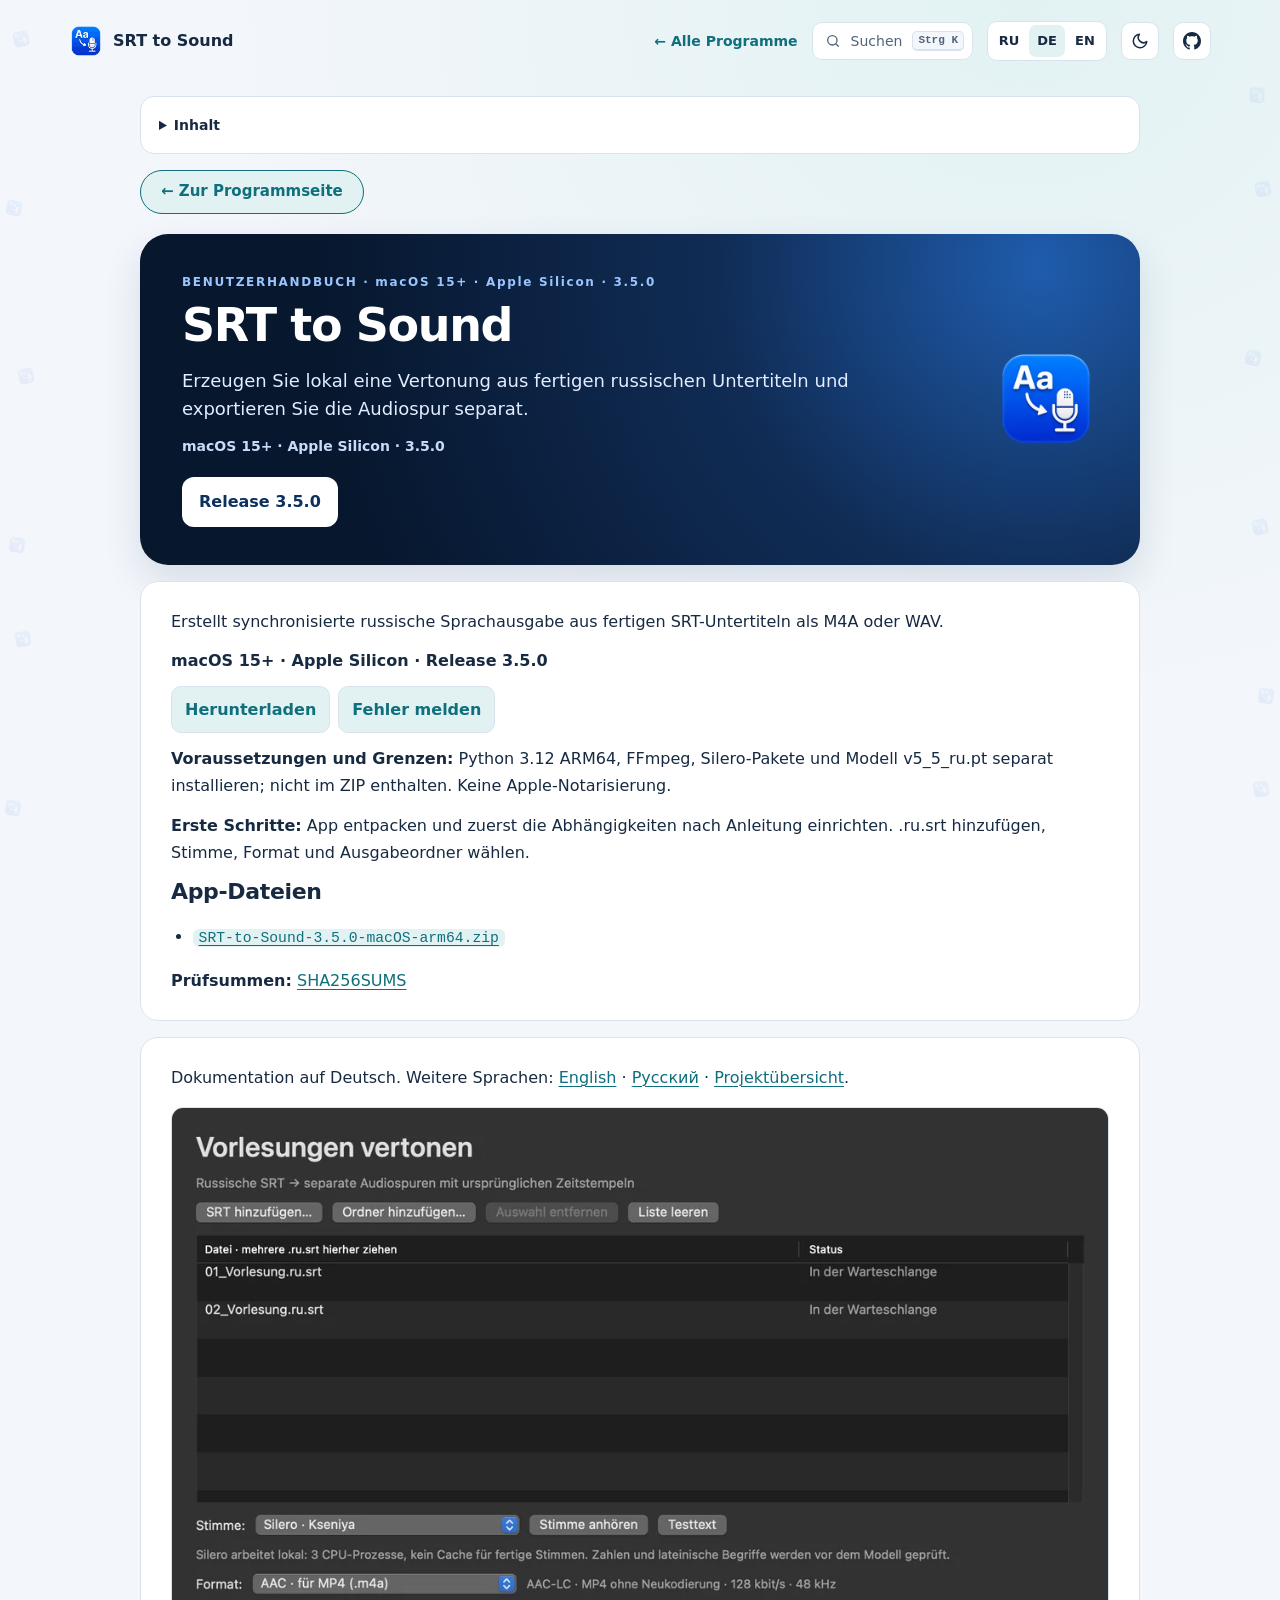
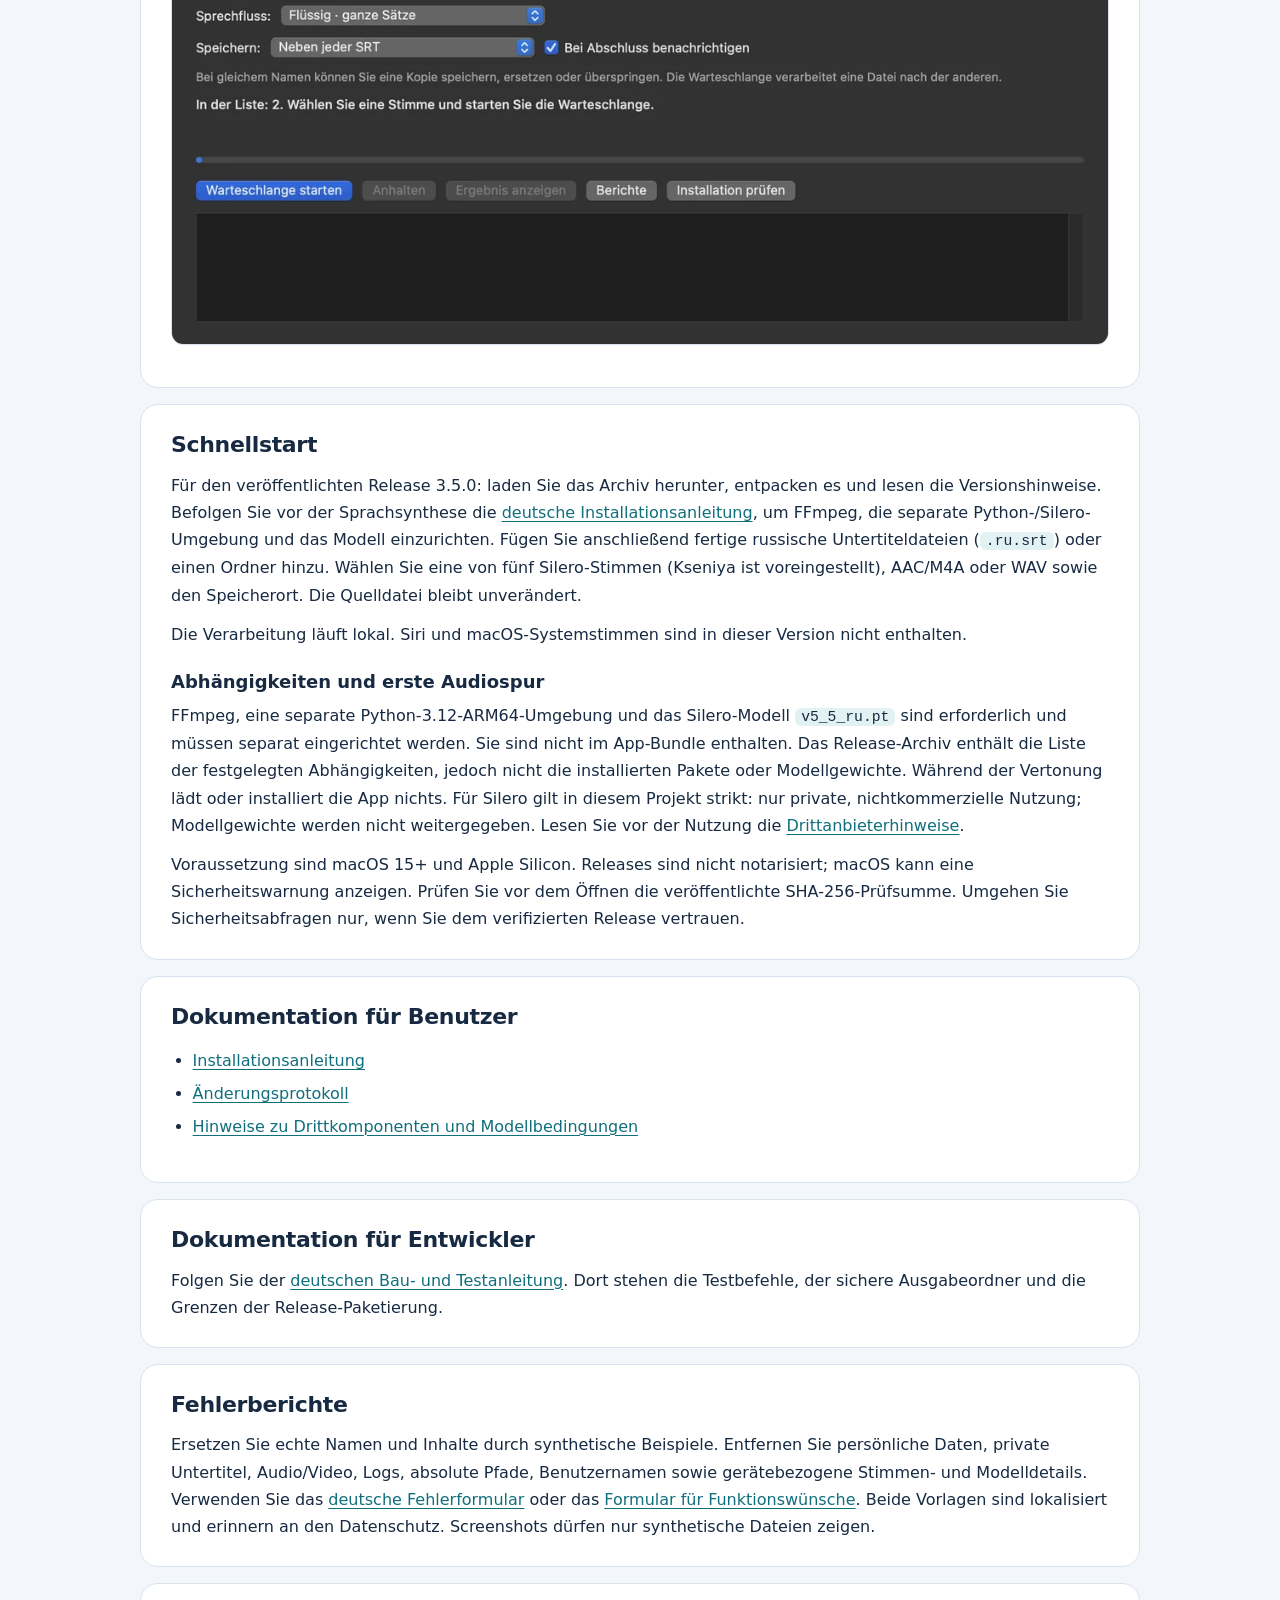
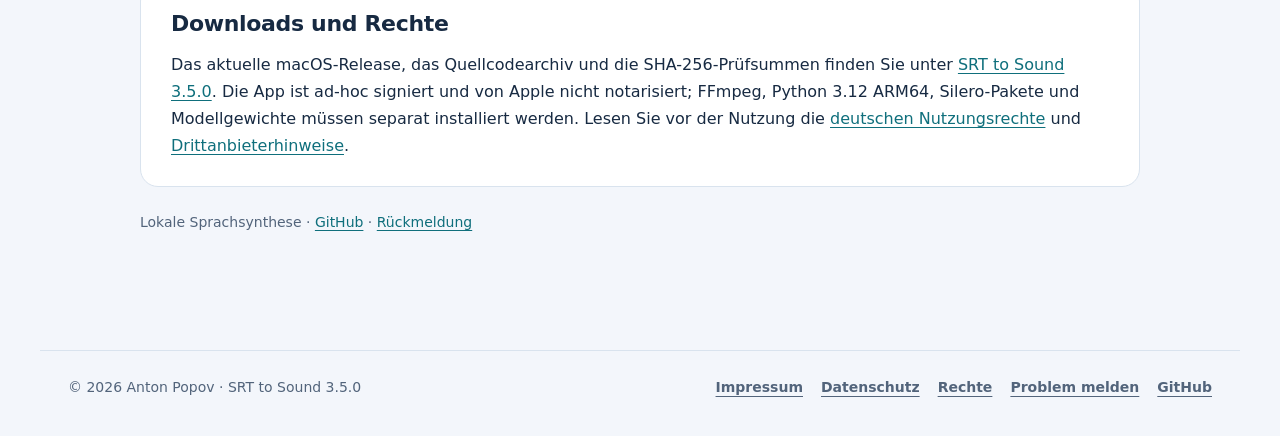
==== commit 2c53768d: "site: one tab title pattern and one footer across programs Landing titles name the program and what " ====
--- a/Guide-de.html
+++ b/Guide-de.html
@@ -1,4 +1,4 @@
-<!doctype html><html lang="de"><head><meta charset="utf-8"><meta name="viewport" content="width=device-width,initial-scale=1"><meta name="theme-color" content="#071a35"><meta name="description" content="Erzeugen Sie lokal eine Vertonung aus fertigen russischen Untertiteln und exportieren Sie die Audiospur separat."><title>SRT to Sound — BENUTZERHANDBUCH</title><style>:root{--ink:#14253d;--muted:#607087;--line:#dbe4f0;--blue:#1677ff;--panel:#fff;--canvas:#f3f6fb}
+<!doctype html><html lang="de"><head><meta charset="utf-8"><meta name="viewport" content="width=device-width,initial-scale=1"><meta name="theme-color" content="#071a35"><meta name="description" content="Erzeugen Sie lokal eine Vertonung aus fertigen russischen Untertiteln und exportieren Sie die Audiospur separat."><title>SRT to Sound — Anleitung</title><style>:root{--ink:#14253d;--muted:#607087;--line:#dbe4f0;--blue:#1677ff;--panel:#fff;--canvas:#f3f6fb}
 *{box-sizing:border-box}body{margin:0;background:var(--canvas);color:var(--ink);font:16px/1.72 -apple-system,BlinkMacSystemFont,"Segoe UI",sans-serif}a{color:#075dd1;text-decoration-thickness:1px;text-underline-offset:3px}a:hover{color:#003c91}.shell{width:min(100% - 36px,1000px);margin:0 auto;padding:24px 0 56px}.top{display:flex;align-items:center;justify-content:space-between;gap:18px;margin-bottom:20px}.brand{display:flex;align-items:center;gap:10px;color:var(--ink);font-weight:750;text-decoration:none}.brand-mark{display:grid;width:38px;height:38px;place-items:center;border-radius:12px;background:#e6f0ff;color:#075dd1;font-size:18px;font-weight:800}.brand img{width:38px;height:38px;object-fit:contain}nav{display:flex;gap:8px;flex-wrap:wrap}nav a{padding:7px 12px;border:1px solid var(--line);border-radius:999px;background:#fff;color:#34445b;text-decoration:none;font-size:14px;font-weight:650}nav a[aria-current=page]{background:#e6f0ff;border-color:#b8d3ff;color:#075dd1}.hero{display:grid;grid-template-columns:1fr 104px;gap:24px;align-items:center;padding:38px 42px;border-radius:28px;background:radial-gradient(circle at 90% 10%,#1f5cad 0,#102c55 34%,#07172e 76%);color:#fff;box-shadow:0 16px 38px #0b2b551f}.kicker{margin:0 0 8px;color:#9bc5ff;font-size:12px;letter-spacing:.14em;font-weight:750}.meta{margin:12px 0 0;color:#c7dcfa;font-size:14px;font-weight:650}h1{margin:0;font-size:clamp(30px,5vw,46px);line-height:1.12;letter-spacing:-.03em}.lead{max-width:720px;margin:15px 0 0;color:#e2edff;font-size:18px;line-height:1.55}.brand-mark-large{display:grid;width:92px;height:92px;place-items:center;border:1px solid #ffffff42;border-radius:24px;background:#ffffff12;color:#fff;font-size:38px;font-weight:800}.button{display:inline-block;margin-top:19px;padding:10px 16px;border:1px solid #ffffff5c;border-radius:12px;background:#fff;color:#0c315e;font-weight:700;text-decoration:none}.overview,.topic{margin:16px 0;padding:26px 30px;background:var(--panel);border:1px solid var(--line);border-radius:18px;box-shadow:0 5px 16px #0b2b5507}.overview p:first-child{margin-top:0}.overview img{display:block;max-width:100%;height:auto;margin:16px auto;border:1px solid var(--line);border-radius:12px}.overview table,.topic table{display:block;max-width:100%;overflow-x:auto;border-collapse:collapse}.overview th,.overview td,.topic th,.topic td{padding:8px 10px;border:1px solid var(--line);text-align:left}.topic h2{margin:0 0 12px;font-size:22px;line-height:1.3;letter-spacing:-.015em}.topic h3{margin:22px 0 8px;font-size:18px;line-height:1.35}.topic p{margin:0 0 12px}.topic p:last-child{margin-bottom:0}.topic ul,.topic ol{padding-left:1.35em}.topic li{margin:.35em 0}.topic th{background:#eef4fc}.topic pre{max-width:100%;overflow:auto;padding:16px;border-radius:12px;background:#0b1b31;color:#e5efff}.topic code{padding:.12em .35em;border-radius:5px;background:#edf2f8}.topic pre code{padding:0;background:transparent;color:inherit}.topic blockquote{margin:12px 0;padding:4px 16px;border-left:3px solid #8bbaff;color:var(--muted)}footer{margin-top:24px;padding:20px 10px;color:var(--muted);text-align:center;font-size:14px}@media(max-width:620px){.shell{width:min(100% - 22px,1000px);padding-top:12px}.top{align-items:flex-start;flex-direction:column}.hero{grid-template-columns:1fr 66px;padding:26px 22px;border-radius:20px;gap:12px}.brand-mark-large{width:66px;height:66px;font-size:28px;border-radius:18px}.lead{font-size:16px}.overview,.topic{padding:21px 19px}}@media print{body{background:#fff}.shell{width:100%;padding:0}.top nav,.button{break-inside:avoid}.hero,.topic,.overview{box-shadow:none}.topic{break-inside:avoid}}
 /* Use the application's real artwork in the guide header. */
 .brand-mark{display:grid;flex:none;width:38px;height:38px;place-items:center;overflow:hidden;border-radius:10px;background:#ffffff18}
@@ -82,7 +82,7 @@
 <p>Das aktuelle macOS-Release, das Quellcodearchiv und die SHA-256-Prüfsummen finden Sie unter <a href="https://github.com/popovantondev/SRTtoSound/releases/tag/v3.5.0">SRT to Sound 3.5.0</a>. Die App ist ad-hoc signiert und von Apple nicht notarisiert; FFmpeg, Python 3.12 ARM64, Silero-Pakete und Modellgewichte müssen separat installiert werden. Lesen Sie vor der Nutzung die <a href="https://github.com/popovantondev/SRTtoSound/blob/main/RIGHTS.de.md">deutschen Nutzungsrechte</a> und <a href="https://github.com/popovantondev/SRTtoSound/blob/main/THIRD_PARTY.de.md">Drittanbieterhinweise</a>.</p>
 </section></main><div class="guide-note">Lokale Sprachsynthese · <a href="https://github.com/popovantondev/SRTtoSound">GitHub</a> · <a href="https://github.com/popovantondev/SRTtoSound/issues/new/choose">Rückmeldung</a></div></div>
 <footer class="ppk-footer">
-  <span>© 2026 Anton Popov · SRT to Sound 3.5.0</span>
-  <nav aria-label="Rechtliches"><a href="https://popovantondev.github.io/popovantondev/impressum.html">Impressum</a><a href="https://popovantondev.github.io/popovantondev/datenschutz.html">Datenschutz</a><a href="https://github.com/popovantondev/SRTtoSound">GitHub</a></nav>
+<span>© 2026 Anton Popov · SRT to Sound 3.5.0</span>
+<nav aria-label="Rechtliches"><a href="https://popovantondev.github.io/popovantondev/impressum.html">Impressum</a><a href="https://popovantondev.github.io/popovantondev/datenschutz.html">Datenschutz</a><a href="https://github.com/popovantondev/SRTtoSound/blob/main/RIGHTS.de.md">Rechte</a><a href="https://github.com/popovantondev/SRTtoSound/issues/new/choose">Problem melden</a><a href="https://github.com/popovantondev/SRTtoSound">GitHub</a></nav>
 </footer>
 </body></html>
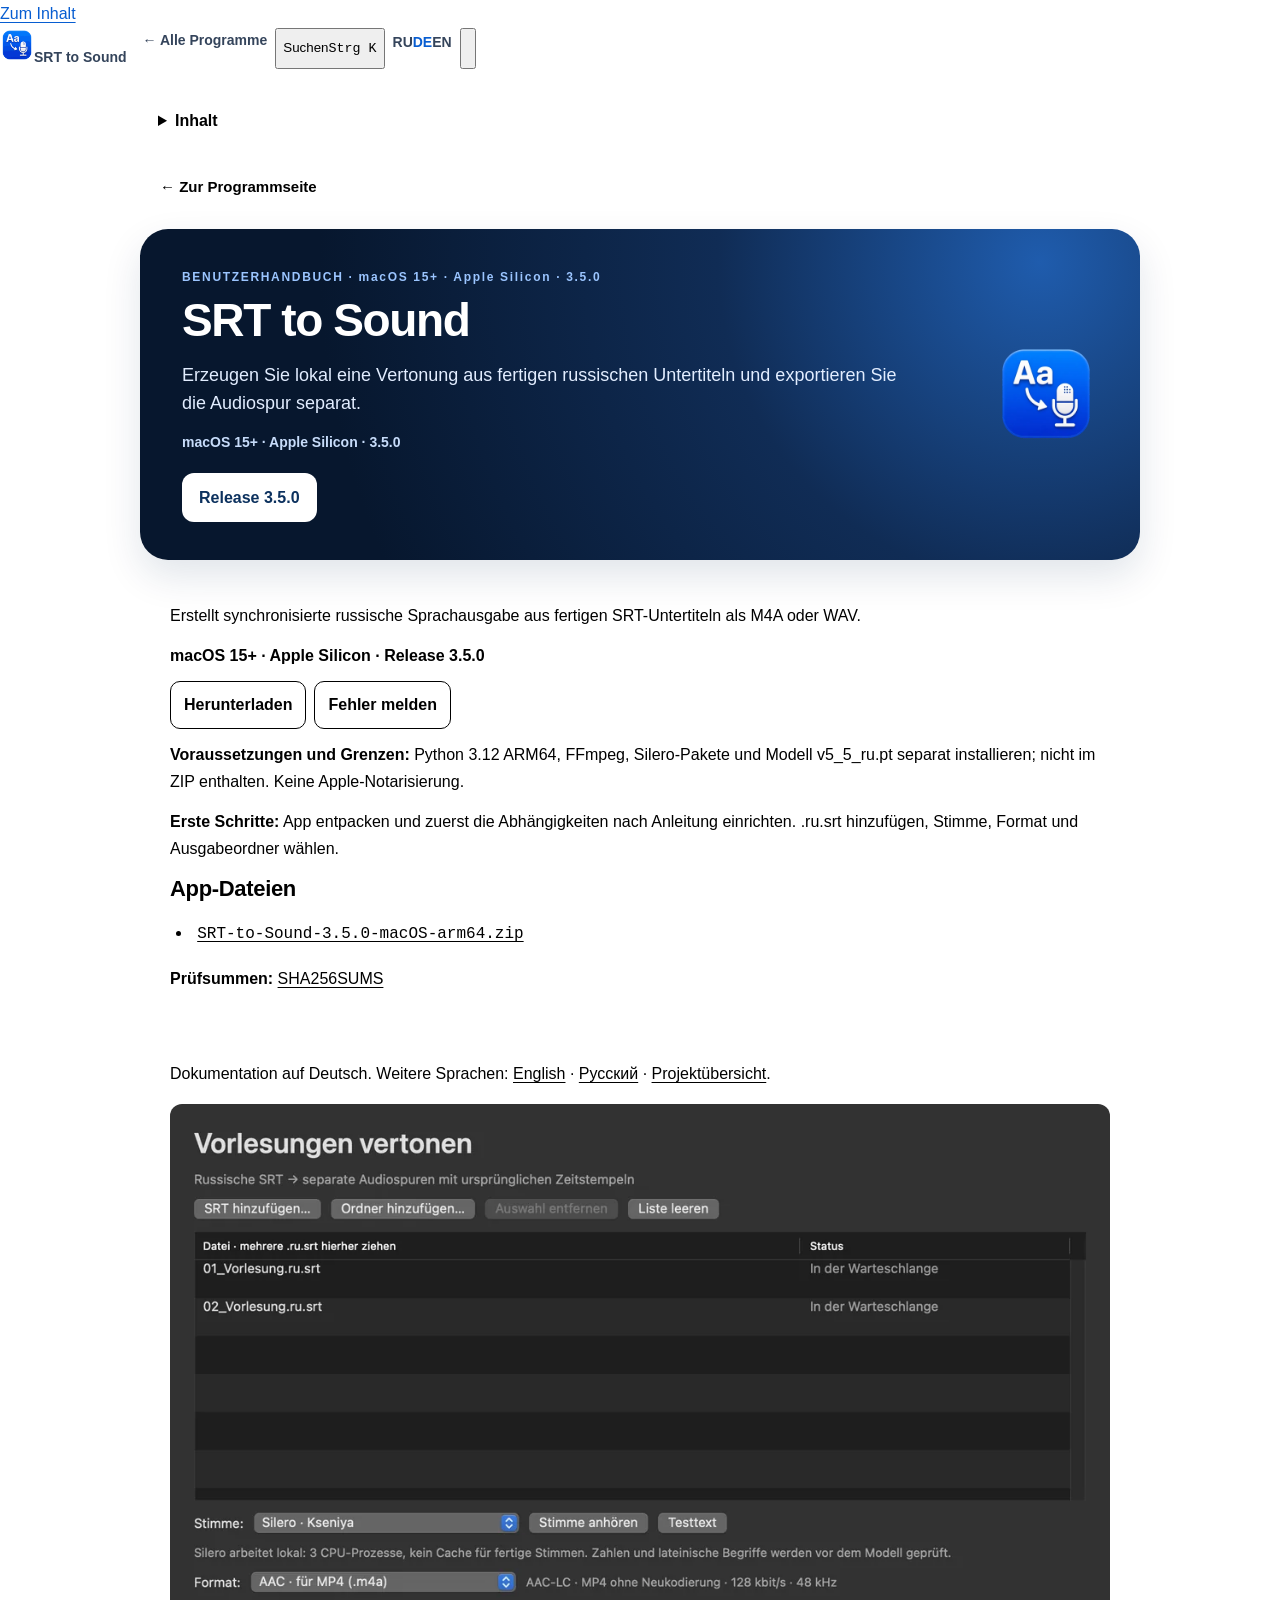
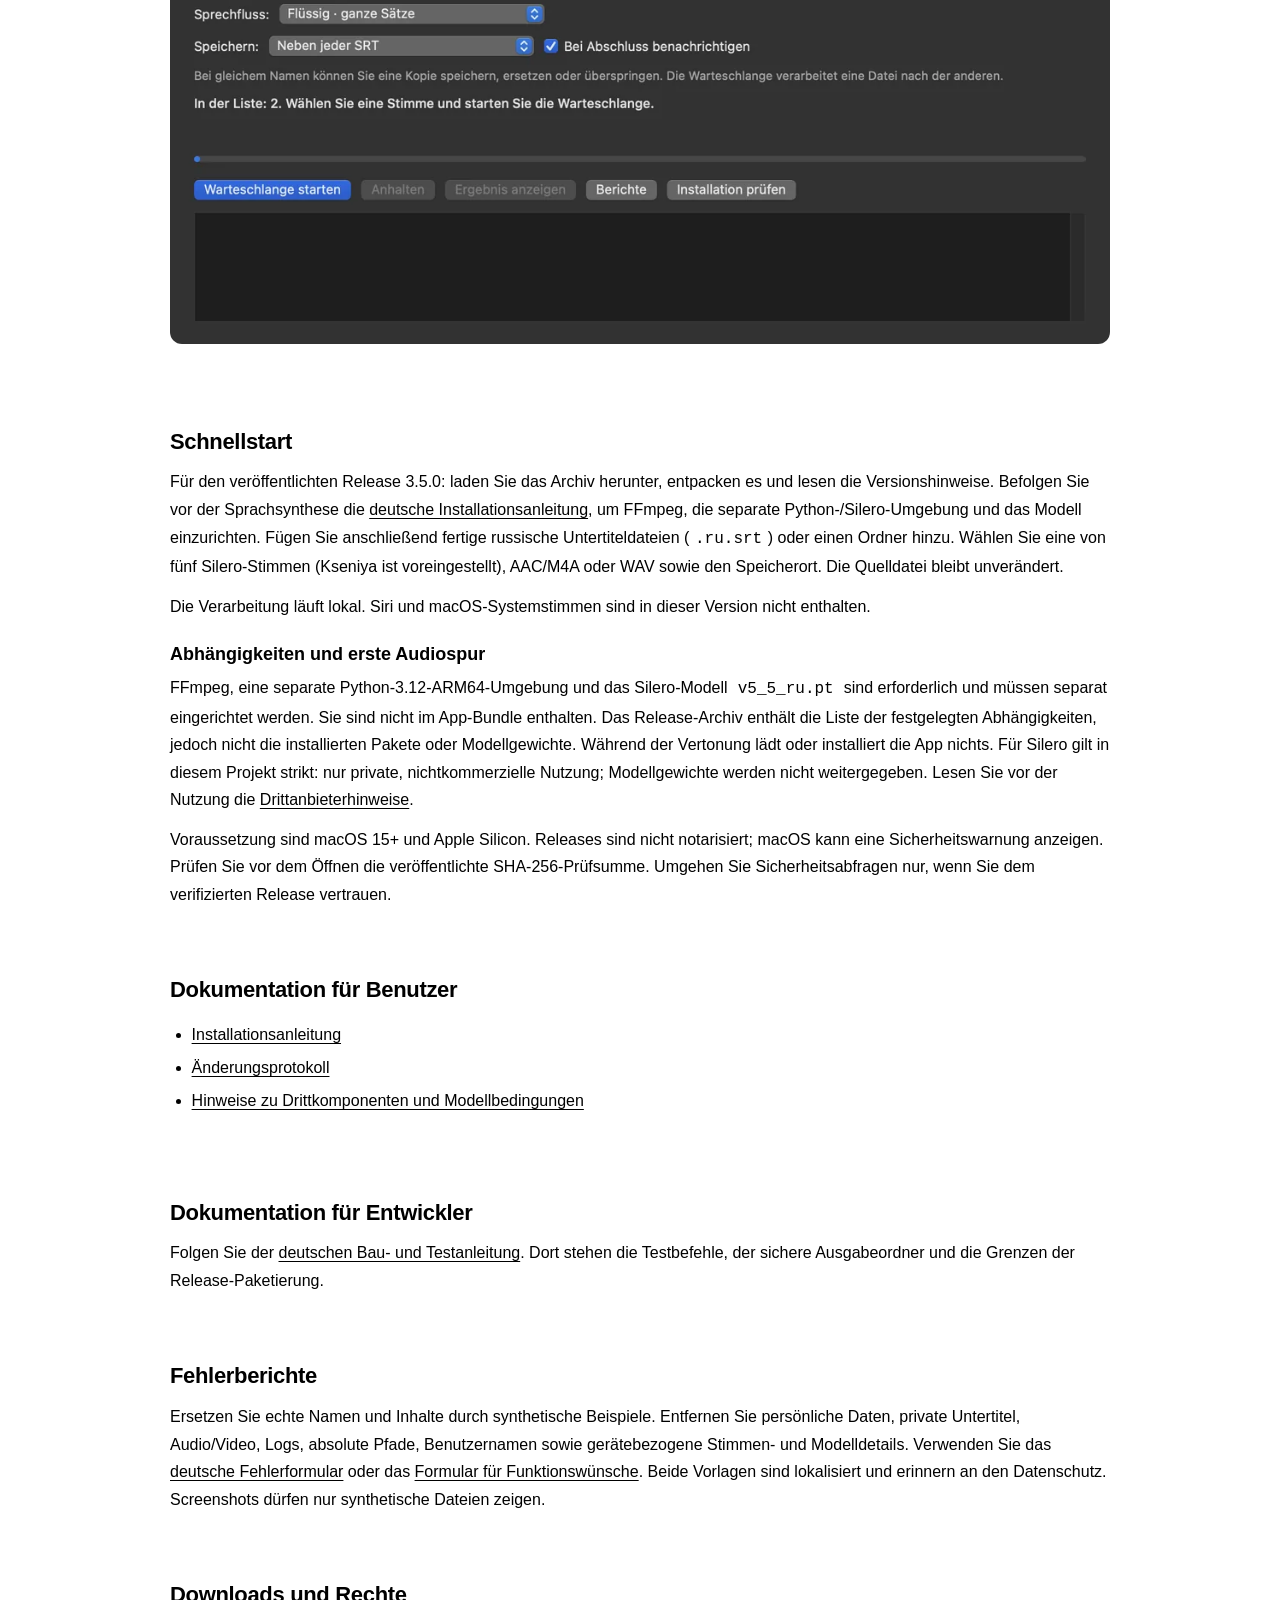
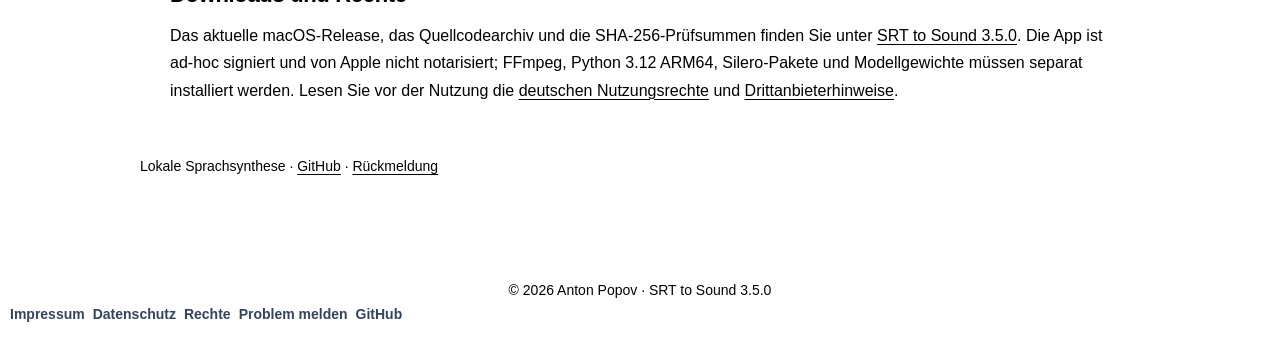
==== commit af92003b: "kit: search box without focus frame, palette closes before leaving The palette input lost its clippe" ====
--- a/Guide-de.html
+++ b/Guide-de.html
@@ -28,7 +28,7 @@
   box-shadow: none;
 }
 .release-summary code{overflow-wrap:anywhere}.release-actions{display:flex;gap:8px;flex-wrap:wrap}.release-link{display:inline-block;padding:9px 13px;border:1px solid #bdd1ed;border-radius:10px;background:#edf4ff;color:#0753ad;font-weight:650;text-decoration:none}.release-link:focus-visible{outline:3px solid #1677ff;outline-offset:3px}
-</style><!-- ppk-head:start --><meta name="color-scheme" content="light dark"><link rel="icon" href="presentation-icon.png"><script src="assets/kit/kit-theme.js"></script><link rel="stylesheet" href="assets/kit/kit.css?v=2026.11.06-2"><script src="assets/kit/programs.js?v=2026.11.06-2" defer></script><script src="assets/kit/kit.js?v=2026.11.06-2" defer></script><link rel="stylesheet" href="guide-kit.css?v=2026.11.06-2-faa9ca0f"><!-- ppk-head:end --></head><body class="ppk-page ppk-prose">
+</style><!-- ppk-head:start --><meta name="color-scheme" content="light dark"><link rel="icon" href="presentation-icon.png"><script src="assets/kit/kit-theme.js"></script><link rel="stylesheet" href="assets/kit/kit.css?v=2026.11.06-3"><script src="assets/kit/programs.js?v=2026.11.06-3" defer></script><script src="assets/kit/kit.js?v=2026.11.06-3" defer></script><link rel="stylesheet" href="guide-kit.css?v=2026.11.06-3-faa9ca0f"><!-- ppk-head:end --></head><body class="ppk-page ppk-prose">
 <!-- ppk-nav:start --><a class="ppk-skip" href="#main-content">Zum Inhalt</a>
 <div class="ppk-nav-wrap" id="ppk-nav-wrap">
   <nav class="ppk-nav" aria-label="Hauptnavigation">
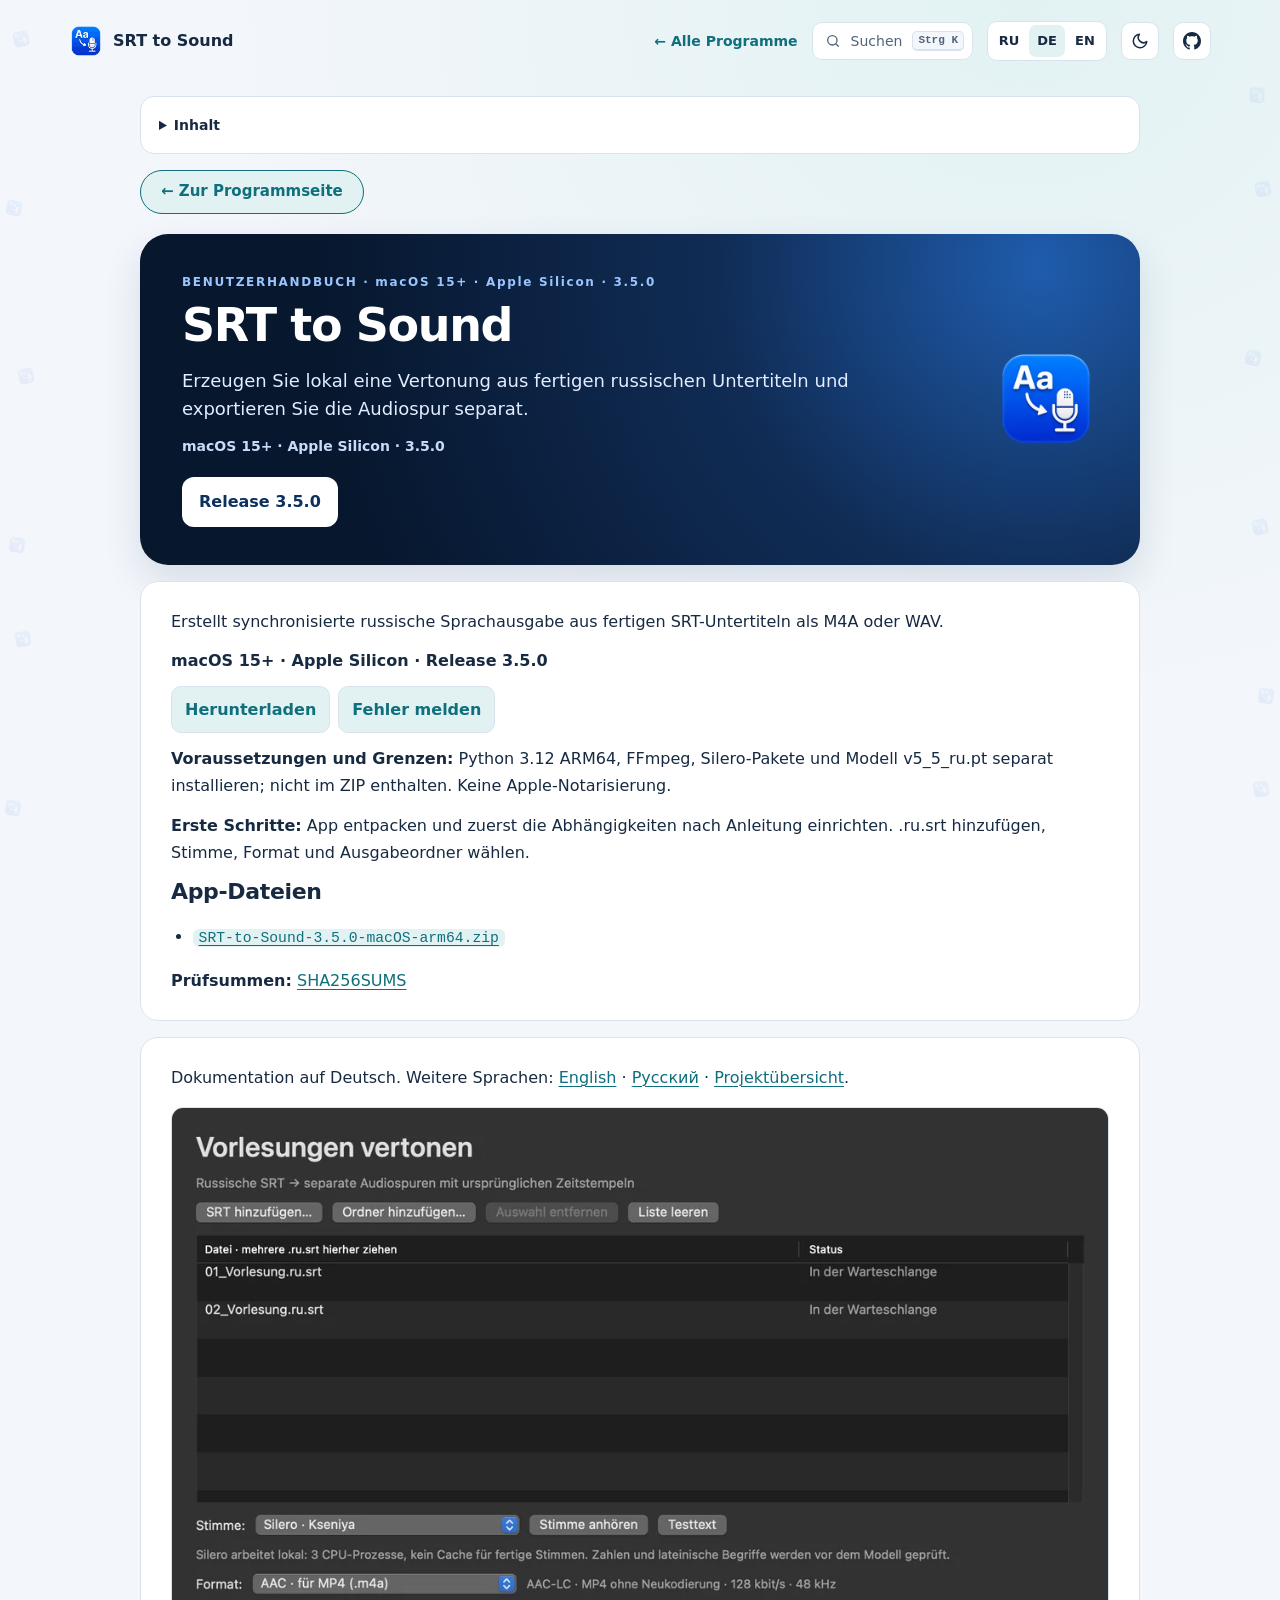
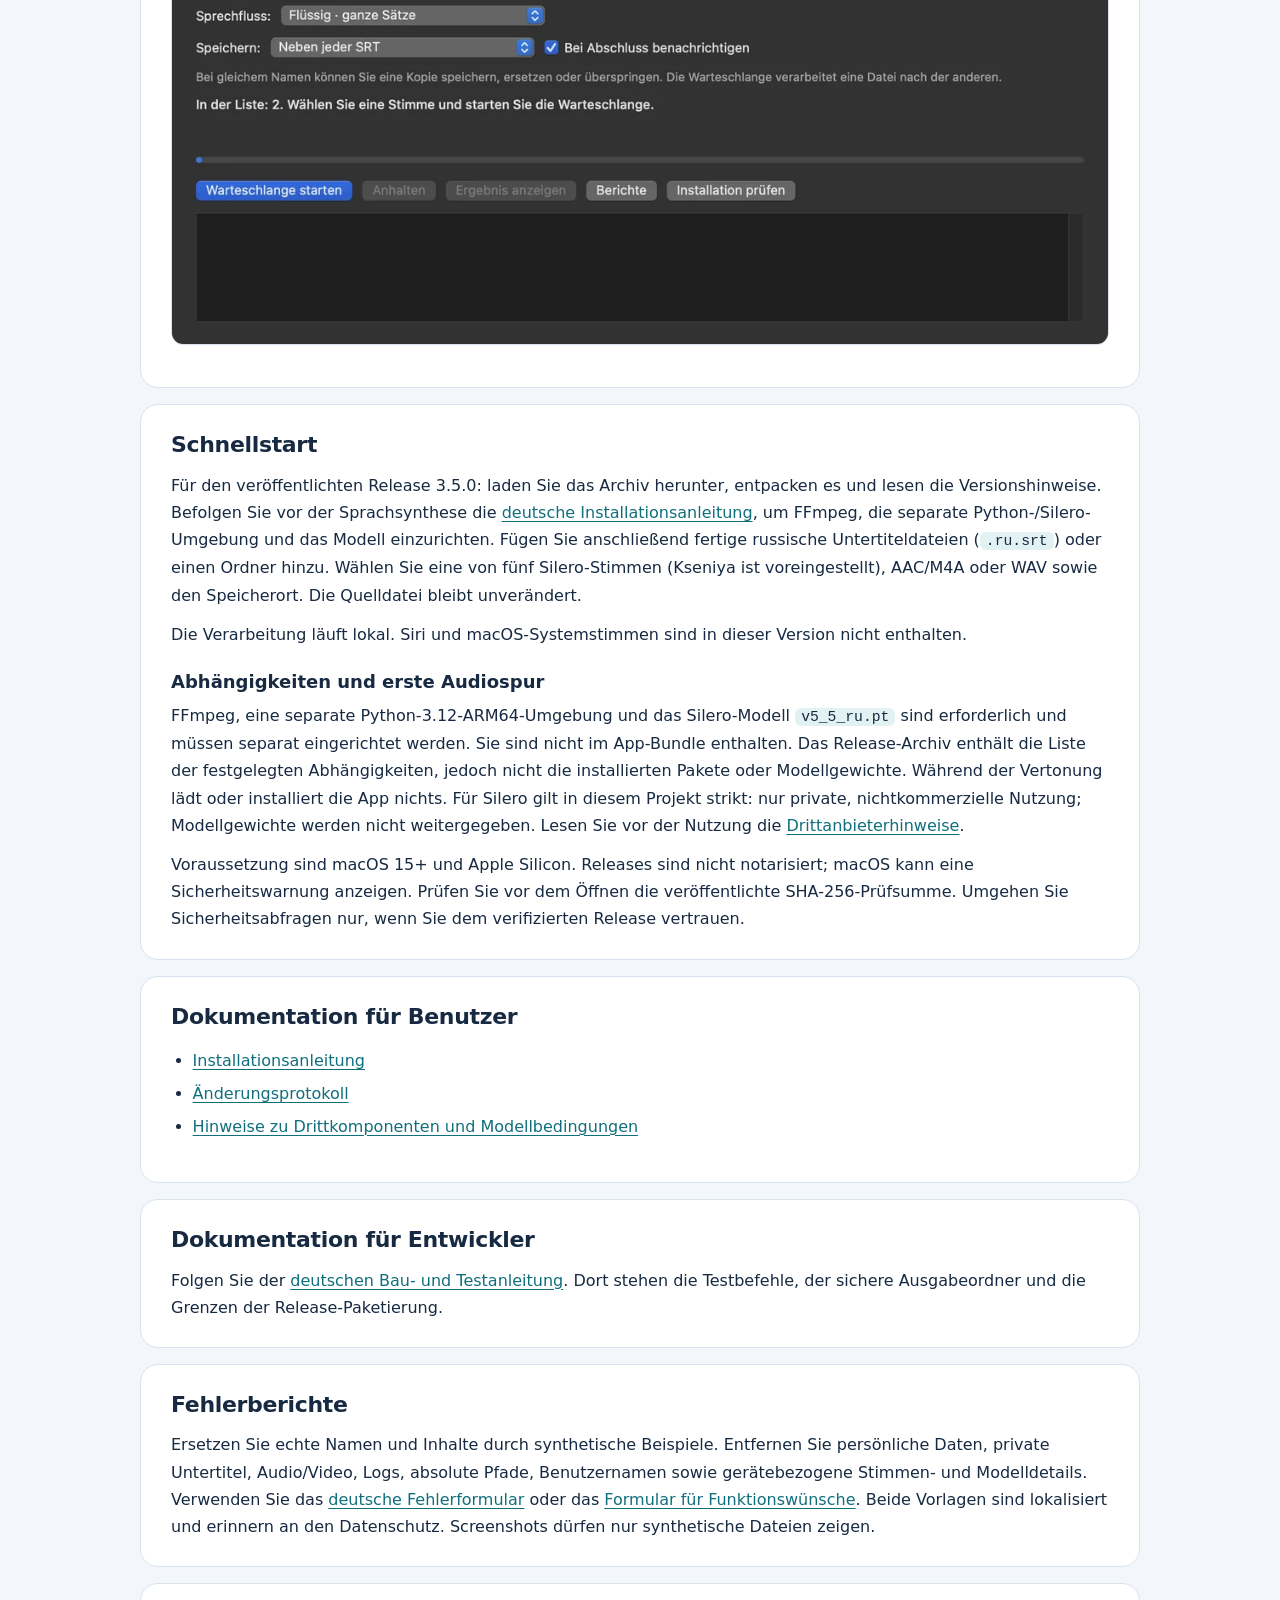
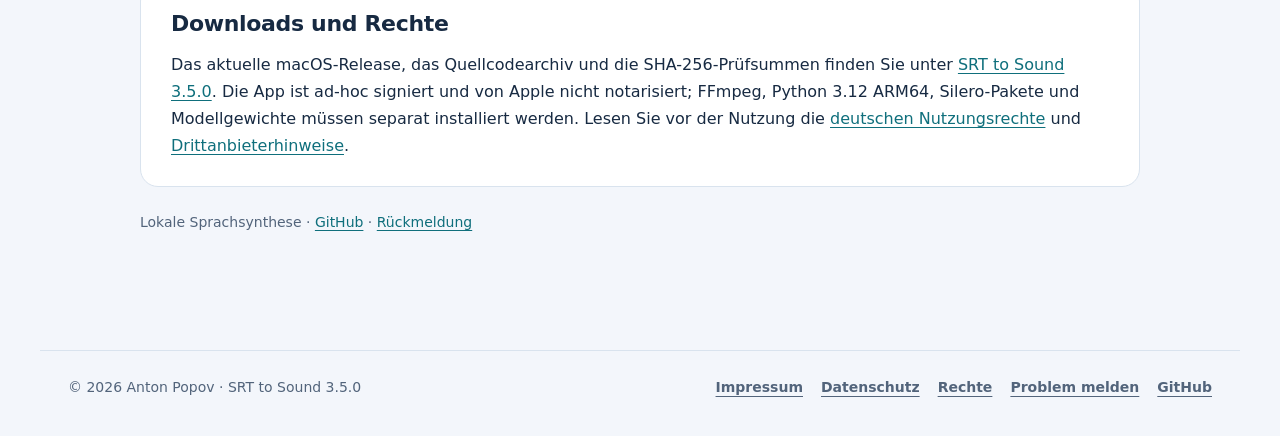
==== commit 8e839d84: "Kit update: stacked source-code button on narrow phones, 'Close' on touch search, new cache-busting " ====
--- a/Guide-de.html
+++ b/Guide-de.html
@@ -28,7 +28,7 @@
   box-shadow: none;
 }
 .release-summary code{overflow-wrap:anywhere}.release-actions{display:flex;gap:8px;flex-wrap:wrap}.release-link{display:inline-block;padding:9px 13px;border:1px solid #bdd1ed;border-radius:10px;background:#edf4ff;color:#0753ad;font-weight:650;text-decoration:none}.release-link:focus-visible{outline:3px solid #1677ff;outline-offset:3px}
-</style><!-- ppk-head:start --><meta name="color-scheme" content="light dark"><link rel="icon" href="presentation-icon.png"><script src="assets/kit/kit-theme.js"></script><link rel="stylesheet" href="assets/kit/kit.css?v=2026.11.06-3"><script src="assets/kit/programs.js?v=2026.11.06-3" defer></script><script src="assets/kit/kit.js?v=2026.11.06-3" defer></script><link rel="stylesheet" href="guide-kit.css?v=2026.11.06-3-faa9ca0f"><!-- ppk-head:end --></head><body class="ppk-page ppk-prose">
+</style><!-- ppk-head:start --><meta name="color-scheme" content="light dark"><link rel="icon" href="presentation-icon.png"><script src="assets/kit/kit-theme.js"></script><link rel="stylesheet" href="assets/kit/kit.css?v=2026.11.16-1"><script src="assets/kit/programs.js?v=2026.11.16-1" defer></script><script src="assets/kit/kit.js?v=2026.11.16-1" defer></script><link rel="stylesheet" href="guide-kit.css?v=2026.11.16-1-faa9ca0f"><!-- ppk-head:end --></head><body class="ppk-page ppk-prose">
 <!-- ppk-nav:start --><a class="ppk-skip" href="#main-content">Zum Inhalt</a>
 <div class="ppk-nav-wrap" id="ppk-nav-wrap">
   <nav class="ppk-nav" aria-label="Hauptnavigation">
--- a/assets/kit/kit.css
+++ b/assets/kit/kit.css
@@ -0,0 +1,295 @@
+/* popovantondev shared kit: tokens, header, search palette, components, footer.
+   Everything is prefixed ppk-. Pages set their accent in their own CSS (see demo.html).
+   Kit tokens have zero specificity (:where), so any page rule overrides them regardless of load order. */
+
+/* ---------- tokens ---------- */
+:where(:root){color-scheme:light;
+  --ppk-bg:#f3f6fb;--ppk-panel:#ffffff;--ppk-ink:#172a42;--ppk-muted:#52647b;--ppk-line:#d9e3ee;
+  --ppk-accent:#0f6f7c;--ppk-accent-ink:#ffffff;--ppk-tint:#e2f2f3;--ppk-hero:#0c3a45;--ppk-hero-end:#1b6b78;
+  --ppk-glass:rgba(255,255,255,.76);--ppk-term:#0f1b26;--ppk-term-ink:#d6e4ef;--ppk-term-ps:#7fd4dc;--ppk-term-ok:#6ee787;--ppk-term-dim:#8fa3b6;
+  --ppk-ok:#15803d;--ppk-ok-bg:#dcfce7;--ppk-ok-fg:#166534;--ppk-warn-bg:#fef3c7;--ppk-warn-fg:#92400e;
+  --ppk-focus:#1a5fd0;--ppk-shadow:0 22px 50px -30px rgba(22,43,72,.35);
+  --ppk-radius-s:8px;--ppk-radius-m:12px;--ppk-radius-l:20px;--ppk-radius-pill:999px;
+  --ppk-font:system-ui,-apple-system,"Segoe UI",sans-serif;--ppk-mono:ui-monospace,"Cascadia Code",Consolas,monospace;--ppk-shell:1200px}
+:where([data-theme="dark"]){color-scheme:dark;
+  --ppk-bg:#0c131b;--ppk-panel:#131d28;--ppk-ink:#e5edf5;--ppk-muted:#9badbf;--ppk-line:#233142;
+  --ppk-accent:#3cc1cc;--ppk-accent-ink:#03262b;--ppk-tint:#11343a;--ppk-hero:#082a32;--ppk-hero-end:#145a65;
+  --ppk-glass:rgba(19,29,40,.76);--ppk-term:#070d13;--ppk-term-ink:#d6e4ef;--ppk-term-ps:#7fd4dc;--ppk-term-ok:#6ee787;--ppk-term-dim:#8fa3b6;
+  --ppk-ok:#4ade80;--ppk-ok-bg:#14532d;--ppk-ok-fg:#bbf7d0;--ppk-warn-bg:#78350f;--ppk-warn-fg:#fde68a;
+  --ppk-focus:#7ab8ff;--ppk-shadow:0 22px 50px -30px rgba(0,0,0,.7)}
+@media (prefers-color-scheme:dark){:where(:root:not([data-theme])){color-scheme:dark;
+  --ppk-bg:#0c131b;--ppk-panel:#131d28;--ppk-ink:#e5edf5;--ppk-muted:#9badbf;--ppk-line:#233142;
+  --ppk-accent:#3cc1cc;--ppk-accent-ink:#03262b;--ppk-tint:#11343a;--ppk-hero:#082a32;--ppk-hero-end:#145a65;
+  --ppk-glass:rgba(19,29,40,.76);--ppk-term:#070d13;--ppk-term-ink:#d6e4ef;--ppk-term-ps:#7fd4dc;--ppk-term-ok:#6ee787;--ppk-term-dim:#8fa3b6;
+  --ppk-ok:#4ade80;--ppk-ok-bg:#14532d;--ppk-ok-fg:#bbf7d0;--ppk-warn-bg:#78350f;--ppk-warn-fg:#fde68a;
+  --ppk-focus:#7ab8ff;--ppk-shadow:0 22px 50px -30px rgba(0,0,0,.7)}}
+
+/* ---------- base (only inside pages that opt in with class ppk-page on body) ---------- */
+.ppk-page{margin:0;background:radial-gradient(ellipse at 80% 0,var(--ppk-tint),transparent 55%),var(--ppk-bg);background-attachment:fixed;color:var(--ppk-ink);font:16px/1.6 var(--ppk-font);transition:background-color .3s,color .3s}
+.ppk-page *,.ppk-page *::before,.ppk-page *::after{box-sizing:border-box}
+:where(.ppk-page a){color:var(--ppk-accent);text-underline-offset:4px}
+:where(.ppk-page img){max-width:100%;height:auto}
+:where(.ppk-page button){font:inherit;color:inherit}
+.ppk-page :focus-visible,.ppk-overlay :focus-visible,.ppk-nav-wrap :focus-visible,.ppk-footer :focus-visible{outline:3px solid var(--ppk-focus);outline-offset:3px}
+:where(.ppk-page h1),.ppk-title{font-size:clamp(34px,4.6vw,58px);line-height:1.05;letter-spacing:-.035em;margin:14px 0 18px}
+:where(.ppk-page h2),.ppk-h2{font-size:clamp(22px,2.4vw,28px);line-height:1.25;letter-spacing:-.01em;margin:0 0 6px}
+.ppk-page [hidden],.ppk-overlay[hidden]{display:none!important}
+.ppk-shell{max-width:var(--ppk-shell);margin:0 auto;padding:0 28px}
+.ppk-section{margin:56px 0;position:relative}
+.ppk-sub{color:var(--ppk-muted);margin:0 0 22px}
+.ppk-sr-only{position:absolute!important;width:1px;height:1px;margin:-1px;padding:0;overflow:hidden;clip:rect(0 0 0 0);white-space:nowrap;border:0}
+.ppk-skip{position:absolute;left:12px;top:-60px;z-index:200;background:var(--ppk-panel);color:var(--ppk-ink);border:2px solid var(--ppk-focus);border-radius:var(--ppk-radius-m);padding:8px 14px;font-weight:700;text-decoration:none}
+.ppk-skip:focus{top:12px}
+html.ppk-lock{overflow:hidden}
+
+/* ---------- icons (CSS masks, work without JS and without inline SVG) ---------- */
+.ppk-search-btn::before,.ppk-gh-btn::before,.ppk-theme-btn::before,.ppk-btn-gh::before{content:"";flex:none;background:currentColor;-webkit-mask:var(--ppk-ico) center/contain no-repeat;mask:var(--ppk-ico) center/contain no-repeat}
+.ppk-search-btn::before{--ppk-ico:url("data:image/svg+xml,%3Csvg xmlns='http://www.w3.org/2000/svg' viewBox='0 0 24 24' fill='none' stroke='black' stroke-width='2' stroke-linecap='round'%3E%3Ccircle cx='11' cy='11' r='7'/%3E%3Cpath d='m20 20-3.5-3.5'/%3E%3C/svg%3E");width:16px;height:16px}
+.ppk-gh-btn::before,.ppk-btn-gh::before{--ppk-ico:url("data:image/svg+xml,%3Csvg xmlns='http://www.w3.org/2000/svg' viewBox='0 0 16 16'%3E%3Cpath d='M8 0C3.58 0 0 3.58 0 8c0 3.54 2.29 6.53 5.47 7.59.4.07.55-.17.55-.38 0-.19-.01-.82-.01-1.49-2.01.37-2.53-.49-2.69-.94-.09-.23-.48-.94-.82-1.13-.28-.15-.68-.52-.01-.53.63-.01 1.08.58 1.23.82.72 1.21 1.87.87 2.33.66.07-.52.28-.87.51-1.07-1.78-.2-3.64-.89-3.64-3.95 0-.87.31-1.59.82-2.15-.08-.2-.36-1.02.08-2.12 0 0 .67-.21 2.2.82.64-.18 1.32-.27 2-.27.68 0 1.36.09 2 .27 1.53-1.04 2.2-.82 2.2-.82.44 1.1.16 1.92.08 2.12.51.56.82 1.27.82 2.15 0 3.07-1.87 3.75-3.65 3.95.29.25.54.73.54 1.48 0 1.07-.01 1.93-.01 2.2 0 .21.15.46.55.38A8.013 8.013 0 0 0 16 8c0-4.42-3.58-8-8-8z'/%3E%3C/svg%3E");width:18px;height:18px}
+.ppk-theme-btn::before{--ppk-ico:url("data:image/svg+xml,%3Csvg xmlns='http://www.w3.org/2000/svg' viewBox='0 0 24 24' fill='none' stroke='black' stroke-width='2' stroke-linecap='round' stroke-linejoin='round'%3E%3Cpath d='M21 12.8A9 9 0 1 1 11.2 3a7 7 0 0 0 9.8 9.8z'/%3E%3C/svg%3E");width:18px;height:18px}
+:root[data-theme="dark"] .ppk-theme-btn::before{--ppk-ico:url("data:image/svg+xml,%3Csvg xmlns='http://www.w3.org/2000/svg' viewBox='0 0 24 24' fill='none' stroke='black' stroke-width='2' stroke-linecap='round'%3E%3Ccircle cx='12' cy='12' r='4.5'/%3E%3Cpath d='M12 2v2M12 20v2M4.9 4.9l1.4 1.4M17.7 17.7l1.4 1.4M2 12h2M20 12h2M4.9 19.1l1.4-1.4M17.7 6.3l1.4-1.4'/%3E%3C/svg%3E")}
+@media (prefers-color-scheme:dark){:root:not([data-theme]) .ppk-theme-btn::before{--ppk-ico:url("data:image/svg+xml,%3Csvg xmlns='http://www.w3.org/2000/svg' viewBox='0 0 24 24' fill='none' stroke='black' stroke-width='2' stroke-linecap='round'%3E%3Ccircle cx='12' cy='12' r='4.5'/%3E%3Cpath d='M12 2v2M12 20v2M4.9 4.9l1.4 1.4M17.7 17.7l1.4 1.4M2 12h2M20 12h2M4.9 19.1l1.4-1.4M17.7 6.3l1.4-1.4'/%3E%3C/svg%3E")}}
+.ppk-search-btn:has(svg)::before,.ppk-icon-btn:has(svg)::before,.ppk-btn-gh:has(svg)::before{display:none}
+
+/* ---------- header: static markup, JS only improves it ---------- */
+.ppk-nav-wrap{position:sticky;top:0;z-index:40;padding:10px 0 0}
+.ppk-nav-wrap.ppk-floating{padding-inline:8px}
+.ppk-nav{position:relative;isolation:isolate;max-width:var(--ppk-shell);margin:0 auto;display:flex;align-items:center;gap:14px;padding:10px 28px;border:1px solid transparent;border-radius:0;font:14px/1.3 var(--ppk-font);color:var(--ppk-ink);transition:border-color .25s,border-radius .25s}
+/* Glass pill is a separate layer: the header jump to the pill changes layout once, the glass, blur and shadow only fade in (opacity), so scrolling past the threshold stays cheap. */
+.ppk-nav::before{content:"";position:absolute;inset:-1px;z-index:-1;border-radius:inherit;background:var(--ppk-glass);-webkit-backdrop-filter:blur(14px) saturate(1.4);backdrop-filter:blur(14px) saturate(1.4);box-shadow:0 10px 30px -18px rgba(0,0,0,.35);opacity:0;pointer-events:none;transition:opacity .25s}
+.ppk-nav *,.ppk-nav *::before,.ppk-nav *::after{box-sizing:border-box}
+.ppk-floating .ppk-nav{max-width:980px;padding:8px 10px 8px 16px;border-color:var(--ppk-line);border-radius:var(--ppk-radius-pill)}
+.ppk-floating .ppk-nav::before{opacity:1}
+.ppk-brand{display:flex;align-items:center;gap:10px;min-width:0;font-size:16px;font-weight:750;color:var(--ppk-ink);text-decoration:none;white-space:nowrap}
+.ppk-brand img{width:34px;height:34px;flex:none;border-radius:9px}
+.ppk-brand span{overflow:hidden;text-overflow:ellipsis;padding:3px 4px 3px 0;margin:-3px -4px -3px 0}
+.ppk-spacer{flex:1}
+.ppk-back{display:inline-flex;align-items:center;min-height:38px;font-size:14px;font-weight:650;color:var(--ppk-accent);text-decoration:none;white-space:nowrap}
+.ppk-back:hover{text-decoration:underline;text-underline-offset:4px}
+.ppk-search-btn{display:none;align-items:center;gap:10px;min-height:38px;padding:6px 8px 6px 12px;border:1px solid var(--ppk-line);border-radius:10px;background:var(--ppk-panel);color:var(--ppk-muted);font:inherit;font-size:14px;cursor:pointer;transition:border-color .2s}
+.ppk-search-btn:hover{border-color:var(--ppk-accent)}
+html.ppk-js .ppk-search-btn{display:flex}
+.ppk-search-btn kbd,.ppk-kbd{font:600 11px/1 var(--ppk-mono);border:1px solid var(--ppk-line);border-bottom-width:2px;border-radius:5px;padding:3px 5px;color:var(--ppk-muted);background:var(--ppk-bg)}
+.ppk-langs{display:flex;gap:2px;padding:3px;border:1px solid var(--ppk-line);border-radius:10px;background:var(--ppk-panel)}
+.ppk-langs a{display:grid;place-items:center;min-width:36px;min-height:32px;border-radius:7px;color:var(--ppk-ink);font-size:13px;font-weight:700;text-decoration:none}
+.ppk-langs a:hover{background:var(--ppk-bg)}
+.ppk-langs a[aria-current]{background:var(--ppk-tint);color:var(--ppk-ink)}
+.ppk-icon-btn{display:grid;place-items:center;width:38px;height:38px;padding:0;border:1px solid var(--ppk-line);border-radius:10px;background:var(--ppk-panel);color:var(--ppk-ink);text-decoration:none;cursor:pointer;transition:border-color .2s}
+.ppk-icon-btn:hover{border-color:var(--ppk-accent)}
+.ppk-icon-btn svg{width:18px;height:18px}
+html:not(.ppk-js) .ppk-theme-btn{display:none}
+
+/* ---------- hero parts ---------- */
+.ppk-hero{display:grid;grid-template-columns:minmax(0,1fr) minmax(0,1.05fr);gap:40px;align-items:center;margin:34px 0 10px}
+.ppk-hero>*{min-width:0}
+.ppk-pill{display:inline-flex;align-items:center;gap:8px;max-width:100%;padding:4px 12px 4px 4px;border:1px solid var(--ppk-line);border-radius:var(--ppk-radius-pill);background:var(--ppk-panel);color:var(--ppk-ink);font-size:13px;text-decoration:none;transition:border-color .2s,transform .2s}
+.ppk-pill:hover{border-color:var(--ppk-accent);transform:translateY(-1px)}
+.ppk-pill .ppk-new{flex:none;background:var(--ppk-accent);color:var(--ppk-accent-ink);border-radius:var(--ppk-radius-pill);padding:2px 8px;font-weight:800;font-size:11px;letter-spacing:.04em}
+.ppk-pill .ppk-more{color:var(--ppk-accent);font-weight:650;white-space:nowrap}
+.ppk-lead{margin:0 0 18px;color:var(--ppk-muted);font-size:19px}
+.ppk-status{display:inline-block;padding:4px 10px;border-radius:var(--ppk-radius-s);background:var(--ppk-tint);color:var(--ppk-accent);font-size:14px;font-weight:700}
+.ppk-actions{display:flex;flex-wrap:wrap;align-items:center;gap:10px;margin:22px 0 14px}
+.ppk-btn{display:inline-flex;align-items:center;gap:10px;min-height:46px;padding:10px 16px;border:1px solid var(--ppk-line);border-radius:11px;background:var(--ppk-panel);color:var(--ppk-accent);font-size:15px;font-weight:700;text-decoration:none;cursor:pointer;transition:transform .15s,box-shadow .2s,border-color .2s}
+.ppk-btn:hover{transform:translateY(-1px);box-shadow:0 8px 20px -12px rgba(0,0,0,.35);border-color:var(--ppk-accent)}
+.ppk-btn-primary{background:var(--ppk-accent);border-color:var(--ppk-accent);color:var(--ppk-accent-ink)}
+.ppk-btn-gh{color:var(--ppk-ink)}
+.ppk-chip{display:inline-flex;align-items:center;gap:6px;padding:1px 7px;border:1px solid var(--ppk-line);border-radius:7px;background:var(--ppk-bg);color:var(--ppk-muted);font-size:12px;font-weight:600}
+.ppk-dot{display:inline-block;width:9px;height:9px;border-radius:50%;background:var(--ppk-accent)}
+.ppk-requirements{margin:0;padding-left:14px;border-left:3px solid var(--ppk-line);color:var(--ppk-muted);font-size:14px}
+.ppk-requirements strong{display:block;color:var(--ppk-ink)}
+.ppk-preview{position:relative;margin:0;overflow:hidden;border:1px solid var(--ppk-line);border-radius:22px;background:var(--ppk-panel);box-shadow:var(--ppk-shadow)}
+.ppk-stage{display:grid;place-items:center;padding:18px;background:linear-gradient(145deg,var(--ppk-hero),var(--ppk-hero-end))}
+.ppk-stage img{display:block;width:auto;max-height:470px;filter:drop-shadow(0 8px 18px rgba(0,0,0,.25))}
+.ppk-preview figcaption{padding:12px 18px;color:var(--ppk-muted);font-size:14px}
+
+/* ---------- bento ---------- */
+.ppk-bento{display:grid;grid-template-columns:repeat(3,minmax(0,1fr));gap:16px}
+.ppk-tile{position:relative;min-width:0;overflow:hidden;padding:22px;border:1px solid var(--ppk-line);border-radius:var(--ppk-radius-l);background:var(--ppk-panel)}
+.ppk-tile h3{margin:0 0 4px;font-size:18px}
+.ppk-tile p{margin:0 0 14px;color:var(--ppk-muted);font-size:15px}
+.ppk-wide{grid-column:span 2}
+.ppk-term{min-height:178px;overflow:hidden;padding:14px 16px;border-radius:14px;background:var(--ppk-term);color:var(--ppk-term-ink);font:13.5px/1.75 var(--ppk-mono)}
+.ppk-term-bar{display:flex;gap:6px;margin-bottom:10px}
+.ppk-term-bar i{width:10px;height:10px;border-radius:50%;background:#4a586a}
+.ppk-term-out>div{overflow-wrap:anywhere}
+.ppk-term .ppk-ps{color:var(--ppk-term-ps)}
+.ppk-term .ppk-ok{color:var(--ppk-term-ok)}
+.ppk-term .ppk-dim{color:var(--ppk-term-dim)}
+.ppk-cursor{display:inline-block;width:8px;height:1.05em;background:var(--ppk-term-ink);vertical-align:-2px;animation:ppk-blink 1s steps(1) infinite}
+@keyframes ppk-blink{50%{opacity:0}}
+.ppk-chips{display:flex;flex-wrap:wrap;gap:8px}
+.ppk-chips span{padding:6px 12px;border:1px solid var(--ppk-line);border-radius:var(--ppk-radius-pill);background:var(--ppk-bg);font-size:14px;font-weight:600;transition:transform .2s,border-color .2s}
+.ppk-chips span:hover{transform:translateY(-2px);border-color:var(--ppk-accent)}
+.ppk-live{display:inline-flex;align-items:center;gap:8px;color:var(--ppk-ok);font-size:15px;font-weight:700}
+.ppk-live::before{content:"";width:10px;height:10px;border-radius:50%;background:var(--ppk-ok);box-shadow:0 0 0 0 rgba(22,163,74,.55);animation:ppk-pulse 2s infinite}
+@keyframes ppk-pulse{70%{box-shadow:0 0 0 10px rgba(22,163,74,0)}100%{box-shadow:0 0 0 0 rgba(22,163,74,0)}}
+.ppk-checks{display:grid;gap:8px;margin:0;padding:0;list-style:none;font-size:15px}
+.ppk-checks li{overflow-wrap:anywhere}
+.ppk-checks li::before{content:"\2713";margin-right:8px;color:var(--ppk-ok);font-weight:800}
+
+/* ---------- steps ---------- */
+.ppk-process{padding:26px;border:1px solid var(--ppk-line);border-radius:18px;background:var(--ppk-panel)}
+.ppk-flow{display:grid;grid-template-columns:repeat(3,minmax(0,1fr));gap:12px;margin:14px 0 0;padding:0;list-style:none;counter-reset:ppk-step}
+.ppk-flow li{padding:14px 16px;border:1px solid var(--ppk-line);border-radius:var(--ppk-radius-m);background:var(--ppk-bg)}
+.ppk-flow li::before{counter-increment:ppk-step;content:counter(ppk-step,decimal-leading-zero);display:block;color:var(--ppk-accent);font-size:14px;font-weight:700}
+
+/* ---------- tabs and program cards ---------- */
+.ppk-tabs{display:inline-flex;flex-wrap:wrap;gap:4px;padding:4px;border:1px solid var(--ppk-line);border-radius:14px;background:var(--ppk-panel)}
+.ppk-tabs button{padding:8px 14px;min-height:38px;border:0;border-radius:10px;background:transparent;color:var(--ppk-muted);font-size:14px;font-weight:650;cursor:pointer;transition:background-color .2s,color .2s}
+.ppk-tabs button:hover{color:var(--ppk-ink)}
+.ppk-tabs button[aria-selected="true"]{background:var(--ppk-accent);color:var(--ppk-accent-ink)}
+.ppk-app-grid{display:grid;grid-template-columns:repeat(auto-fill,minmax(230px,1fr));gap:12px;margin-top:16px}
+.ppk-app-card{display:flex;align-items:flex-start;gap:12px;padding:14px;border:1px solid var(--ppk-line);border-radius:14px;background:var(--ppk-panel);color:var(--ppk-ink);text-decoration:none;animation:ppk-fade .35s ease both;transition:border-color .2s,transform .2s}
+.ppk-app-card:hover{border-color:var(--ppk-accent);transform:translateY(-2px)}
+.ppk-app-card img{flex:none;width:36px;height:36px;border-radius:9px}
+.ppk-app-card b{display:block;font-size:15px}
+.ppk-app-card small{display:block;color:var(--ppk-muted);font-size:13px;line-height:1.4}
+@keyframes ppk-fade{from{opacity:0;transform:translateY(6px)}}
+
+/* ---------- demo frame ---------- */
+.ppk-demo{overflow:hidden;border:1px solid var(--ppk-line);border-radius:var(--ppk-radius-l);background:var(--ppk-panel);box-shadow:var(--ppk-shadow)}
+.ppk-demo-head{display:flex;flex-wrap:wrap;align-items:center;gap:10px;padding:12px 16px;border-bottom:1px solid var(--ppk-line);font-weight:700}
+.ppk-demo-label{margin-left:auto;padding:3px 10px;border-radius:var(--ppk-radius-pill);background:var(--ppk-warn-bg);color:var(--ppk-warn-fg);font-size:13px;font-weight:700}
+.ppk-demo-body{display:grid;grid-template-columns:220px minmax(0,1fr);min-height:250px}
+.ppk-demo-side{display:grid;align-content:start;gap:10px;padding:16px;border-right:1px solid var(--ppk-line);font-size:14px}
+.ppk-field{padding:8px 10px;border:1px solid var(--ppk-line);border-radius:10px;background:var(--ppk-bg)}
+.ppk-field small{display:block;color:var(--ppk-muted)}
+.ppk-demo-main{min-width:0;padding:16px}
+.ppk-rows{display:grid;gap:6px;margin:0 0 12px;padding:0;list-style:none}
+.ppk-rows li{display:grid;grid-template-columns:minmax(0,1fr) auto;gap:10px;align-items:center;padding:8px 12px;border:1px solid var(--ppk-line);border-radius:10px;font-size:14px;animation:ppk-fade .3s ease both}
+.ppk-rows li>:first-child{overflow-wrap:anywhere}
+.ppk-badge{padding:2px 8px;border-radius:6px;background:var(--ppk-tint);color:var(--ppk-ink);font-size:12px;font-weight:700}
+.ppk-badge-ok{background:var(--ppk-ok-bg);color:var(--ppk-ok-fg)}
+.ppk-badge-warn{background:var(--ppk-warn-bg);color:var(--ppk-warn-fg)}
+.ppk-progress{height:8px;margin:10px 0;overflow:hidden;border:1px solid var(--ppk-line);border-radius:99px;background:var(--ppk-bg)}
+.ppk-progress i{display:block;width:0;height:100%;background:var(--ppk-accent);transition:width .25s linear}
+.ppk-demo-empty{padding:24px 0;color:var(--ppk-muted);font-size:14px}
+.ppk-demo-done{color:var(--ppk-ok);font-weight:700}
+
+/* ---------- search palette (built by kit.js) ---------- */
+.ppk-overlay{position:fixed;inset:0;z-index:100;display:grid;place-items:start center;padding:12vh 16px 16px;background:rgba(8,15,24,.55);-webkit-backdrop-filter:blur(3px);backdrop-filter:blur(3px);font:16px/1.5 var(--ppk-font);color:var(--ppk-ink)}
+.ppk-overlay *,.ppk-overlay *::before,.ppk-overlay *::after{box-sizing:border-box}
+.ppk-palette{width:min(620px,100%);overflow:hidden;border:1px solid var(--ppk-line);border-radius:16px;background:var(--ppk-panel);box-shadow:0 30px 80px -20px rgba(0,0,0,.5);animation:ppk-pop .18s ease}
+@keyframes ppk-pop{from{opacity:0;transform:translateY(-8px) scale(.98)}}
+.ppk-phead{display:flex;align-items:center;border-bottom:1px solid var(--ppk-line)}
+.ppk-palette-input{flex:1;min-width:0;padding:16px 18px;border:0;background:transparent;color:var(--ppk-ink);font:inherit;font-size:17px;outline:none}
+.ppk-palette-input::placeholder{color:var(--ppk-muted);opacity:1}
+.ppk-overlay .ppk-palette-input:focus-visible{outline:none}
+.ppk-phead:focus-within{box-shadow:inset 0 -2px 0 var(--ppk-focus)}
+.ppk-pclose{margin-right:12px;padding:6px 8px;border:1px solid var(--ppk-line);border-radius:7px;background:var(--ppk-bg);color:var(--ppk-muted);font:600 12px/1 var(--ppk-mono);cursor:pointer}
+.ppk-plist{max-height:min(420px,55vh);margin:0;padding:6px;overflow:auto;list-style:none}
+.ppk-pitem{display:flex;align-items:center;gap:12px;padding:9px 10px;border-radius:10px;color:var(--ppk-ink);text-decoration:none}
+.ppk-pitem[aria-selected="true"]{background:var(--ppk-tint);box-shadow:inset 3px 0 0 var(--ppk-accent)}
+.ppk-pitem img,.ppk-pletter{flex:none;width:30px;height:30px;border-radius:8px}
+.ppk-pletter{display:grid;place-items:center;background:var(--ppk-accent);color:var(--ppk-accent-ink);font-weight:800}
+.ppk-ptext{min-width:0}
+.ppk-pname{display:block;font-weight:650}
+.ppk-ptext small{display:block;overflow:hidden;color:var(--ppk-muted);font-size:12px;text-overflow:ellipsis;white-space:nowrap}
+.ppk-pempty{margin:0;padding:22px 18px;color:var(--ppk-muted)}
+.ppk-pfoot{display:flex;gap:14px;padding:9px 14px;border-top:1px solid var(--ppk-line);color:var(--ppk-muted);font-size:12px}
+
+/* ---------- footer ---------- */
+.ppk-footer{display:flex;flex-wrap:wrap;justify-content:space-between;gap:12px 16px;max-width:var(--ppk-shell);margin:60px auto 0;padding:26px 28px 40px;border-top:1px solid var(--ppk-line);color:var(--ppk-muted);font:14px/1.5 var(--ppk-font)}
+.ppk-footer nav{display:flex;flex-wrap:wrap;gap:6px 18px}
+.ppk-footer a{color:var(--ppk-muted);text-decoration:underline;text-underline-offset:4px}
+.ppk-footer a:hover{color:var(--ppk-ink)}
+
+/* ---------- long text (Guide pages): opt in with class ppk-prose ---------- */
+.ppk-prose{line-height:1.7}
+.ppk-prose table{display:block;max-width:100%;overflow-x:auto;border-collapse:collapse}
+.ppk-prose th,.ppk-prose td{padding:8px 12px;border:1px solid var(--ppk-line);text-align:left;vertical-align:top}
+.ppk-prose th{background:var(--ppk-tint)}
+.ppk-prose pre,.ppk-prose code{font-family:var(--ppk-mono);font-size:.92em}
+.ppk-prose pre{max-width:100%;overflow-x:auto;padding:14px 16px;border-radius:var(--ppk-radius-m);background:var(--ppk-term);color:var(--ppk-term-ink)}
+.ppk-prose :not(pre)>code{padding:1px 6px;border-radius:6px;background:var(--ppk-tint)}
+.ppk-prose blockquote{margin:1em 0;padding:2px 16px;border-left:3px solid var(--ppk-accent);color:var(--ppk-muted)}
+
+/* ---------- scroll reveal (hidden state only exists when JS runs) ---------- */
+html.ppk-js .ppk-reveal:not(.ppk-in){opacity:0;transform:translateY(14px)}
+.ppk-reveal{transition:opacity .6s ease,transform .6s ease}
+
+/* ---------- small screens ---------- */
+@media (max-width:900px){.ppk-hero{grid-template-columns:1fr}.ppk-bento{grid-template-columns:1fr 1fr}}
+@media (max-width:640px){
+  .ppk-shell,.ppk-footer{padding-left:16px;padding-right:16px}
+  .ppk-nav{gap:8px;padding:8px 12px}
+  .ppk-back{font-size:0;justify-content:center;width:38px;padding:0}
+  .ppk-back::before{content:"\2190";font-size:20px}
+  .ppk-search-btn span,.ppk-search-btn kbd{display:none}
+  .ppk-search-btn{padding:0;width:38px;justify-content:center}
+  .ppk-langs a{min-width:32px}
+  .ppk-bento{grid-template-columns:1fr}
+  .ppk-wide{grid-column:auto}
+  .ppk-flow{grid-template-columns:1fr}
+  .ppk-demo-body{grid-template-columns:1fr}
+  .ppk-demo-side{border-right:0;border-bottom:1px solid var(--ppk-line)}
+  .ppk-demo-label{margin-left:0}
+  .ppk-pfoot{display:none}
+  .ppk-overlay{padding-top:8vh}
+}
+/* Phones: touch targets 44 px, the header is two full rows (name + theme + GitHub, then [back] search + language switch that fills the rest),
+   it scrolls away with the page instead of sticking (two rows would eat a seventh of the screen), long names wrap instead of being cut. */
+@media (max-width:640px){
+  .ppk-icon-btn{width:44px;height:44px}
+  .ppk-search-btn{width:44px;min-height:44px}
+  .ppk-back{width:44px;min-height:44px}
+  .ppk-langs a{min-width:40px;min-height:40px}
+  .ppk-brand{min-height:44px}
+  .ppk-tabs button{min-height:44px}
+  .ppk-pill{min-height:40px;font-size:13px;flex-wrap:wrap;row-gap:2px;border-radius:20px}
+  .ppk-pill .ppk-more{white-space:normal}
+  .ppk-field small{font-size:12px}
+  .ppk-pill .ppk-new{font-size:12px}
+  .ppk-footer a{display:inline-flex;align-items:center;justify-content:center;min-height:40px;min-width:44px}
+  /* Guide table of contents and disclosure rows: finger-sized rows (guides with their own class names carry the same rule in their own CSS) */
+  .ppk-page .ppk-contents a{display:inline-flex;align-items:center;min-height:44px;min-width:44px}
+  .ppk-page details>summary{padding-block:11px}
+  .ppk-pclose{min-width:44px;min-height:44px;margin-right:6px;font-size:13px}
+  .ppk-chip{font-size:12px}
+}
+@media (max-width:560px){
+  .ppk-nav-wrap{position:static}
+  .ppk-nav{flex-wrap:wrap;row-gap:8px;gap:8px}
+  .ppk-nav::after{content:"";order:4;flex-basis:100%;height:0;margin:-8px 0 0}
+  .ppk-brand{order:1;flex:1 1 0;min-width:0;white-space:normal;font-size:16px;line-height:1.15}
+  .ppk-brand>span{overflow:visible;text-overflow:clip}
+  .ppk-theme-btn{order:2}
+  .ppk-gh-btn{order:3}
+  .ppk-back{order:5;width:auto;padding:0 6px 0 0;font-size:14px;justify-content:flex-start}
+  .ppk-back::before{content:none}
+  .ppk-search-btn{order:6}
+  .ppk-nav:not(:has(.ppk-langs)) .ppk-search-btn{order:2}
+  .ppk-langs{order:7;flex:1 1 0;min-width:0;padding:2px}
+  .ppk-langs a{flex:1 1 0}
+  .ppk-spacer{display:none}
+  .ppk-floating .ppk-nav{border-radius:26px;padding:8px 10px}
+  .ppk-tile{padding:18px}
+}
+@media (max-width:359px){
+  .ppk-back{font-size:0;width:44px;padding:0;justify-content:center}
+  .ppk-back::before{content:"\2190";font-size:20px}
+}
+
+@media (prefers-reduced-motion:reduce){
+  .ppk-nav-wrap,.ppk-nav,.ppk-nav::before,.ppk-pill,.ppk-btn,.ppk-chips span,.ppk-app-card,.ppk-reveal,.ppk-progress i,.ppk-page{transition:none!important}
+  .ppk-palette,.ppk-app-card,.ppk-rows li,.ppk-cursor,.ppk-live::before{animation:none!important}
+  html.ppk-js .ppk-reveal:not(.ppk-in){opacity:1;transform:none}
+}
+@media (forced-colors:active){.ppk-pitem[aria-selected="true"]{outline:2px solid Highlight}.ppk-tabs button[aria-selected="true"]{outline:2px solid Highlight}}
+
+/* side decor (kit.js builds it on screens >= 1280px; nothing without JS) */
+.ppk-decor{display:none}
+@media (min-width:1280px){
+  .ppk-decor{display:block;position:fixed;inset:0;z-index:0;overflow:hidden;pointer-events:none;container-type:inline-size;opacity:0;transition:opacity 1.2s ease}
+  .ppk-decor.ppk-decor-on{opacity:1}
+  .ppk-decor-side{position:absolute;top:0;bottom:0;width:calc((100cqi - var(--ppk-decor-shell,var(--ppk-shell)))/2);animation:ppk-decor-drift 90s ease-in-out infinite alternate;will-change:transform}
+  .ppk-decor-l{left:0}
+  .ppk-decor-r{right:0;animation-direction:alternate-reverse}
+  .ppk-decor-i{--ppk-sz:clamp(18px,calc(var(--ppk-k,1) * ((100cqi - var(--ppk-decor-shell,var(--ppk-shell)))/2 - 28px)),72px);position:absolute;top:var(--ppk-y,0);left:calc(var(--ppk-x,.5) * (100% - 1.2 * var(--ppk-sz)) + .1 * var(--ppk-sz));width:var(--ppk-sz);height:var(--ppk-sz);object-fit:contain;opacity:.06;transform:rotate(var(--ppk-r,0deg));user-select:none}
+  [data-theme="dark"] .ppk-decor-i{opacity:.08}
+}
+@keyframes ppk-decor-drift{from{transform:translateY(-10px)}to{transform:translateY(10px)}}
+@media print{.ppk-decor{display:none!important}}
+@media (prefers-reduced-motion:reduce){.ppk-decor{transition:none}.ppk-decor-side{animation:none;will-change:auto}}
+/* very narrow phones: the technology chip goes under the source-code label instead of beside it in two tall blocks */
+@media (max-width:420px){.ppk-btn-gh{flex-wrap:wrap;row-gap:6px}.ppk-btn-gh .ppk-chip{flex:1 0 100%;justify-content:center;text-align:center}}
